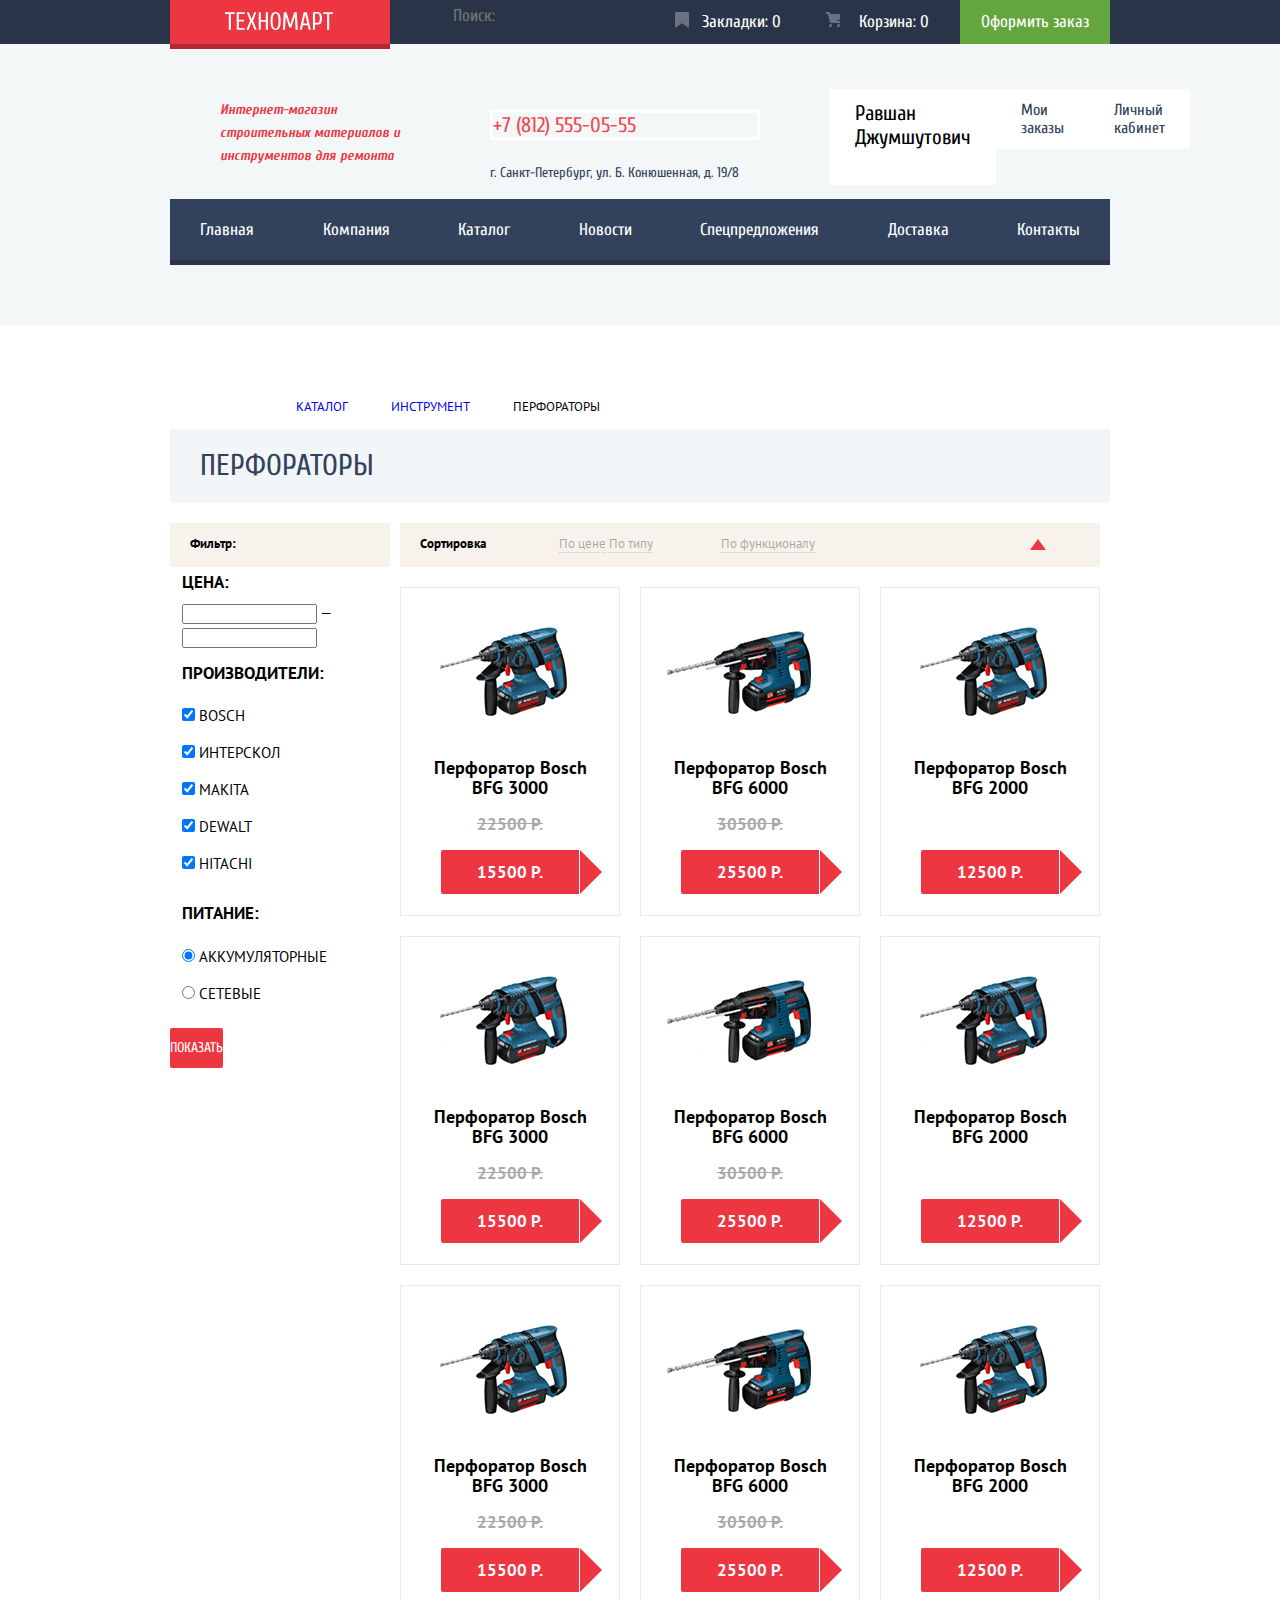
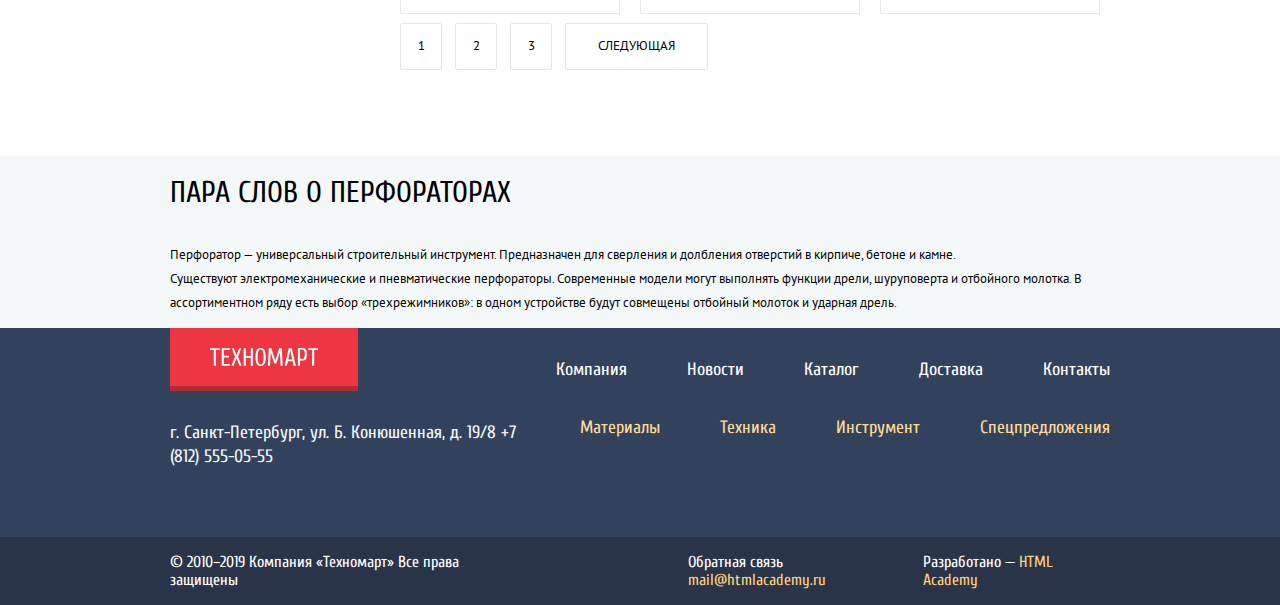
==== catalog.html @ ef5b9d1d "Fix: правки после консультации" ====
<!DOCTYPE html>
<html lang="ru">
  <head>
    <meta charset="utf-8">
    <title>HTML Academy: Техномарт</title>
    <link href="https://fonts.googleapis.com/css?family=Cuprum:400,400i,700|PT+Sans:400,700&display=swap&subset=cyrillic" rel="stylesheet">
    <link rel="stylesheet" type="text/css" href="css/normalize.css">
    <link rel="stylesheet" type="text/css" href="css/style.css">
  </head>
  <body>
    <header class="header">
      <section class="header-top-block">
        <div class="container">
          <div class="header-logo">
            <a class="header-logo__link">
              <img src="img/logo.svg" alt="Логотип магазина «Техномарт»">
            </a>
          </div>
          <div class="search-form">
            <form class="search-form__form" action="https://echo.htmlacademy.ru" method="get">
              <fieldset class="search-form__fields">
                <!-- <button class="button button--search" aria-label="Найти">Иконка</button> -->
                  <input type="search" name="search" placeholder="Поиск:">
              </fieldset>
            </form>
          </div>
          <div class="wishlist">
            <a class="wishlist__link" href="wishlist.html">Закладки: 0</a>
          </div>
          <div class="cart">
            <a class="cart__link" href="cart.html">Корзина: 0</a>
          </div>
          <div class="checkout">
            <a class="checkout__link" href="checkout.html">Оформить заказ</a>
          </div>
        </div>
      </section>
      <div class="container">
        <h1 class="main-title">Интернет-магазин строительных материалов и инструментов для ремонта</h1>
        <section class="header-contacts">
            <h2 class="visually-hidden">Контакты компании «Техномарт»</h2>
            <div class="telephone">
              <!-- Тут должна быть иконка телефонной трубки, будет реализовано через background-image для псевдоэлемента -->
              <p class="telephone__text">+7 (812) 555-05-55</p>
            </div>
            <div class="address">
              <p class="address__text">г. Санкт-Петербург, ул. Б. Конюшенная, д. 19/8</p>
            </div>
          </section>
        <section class="user-navigation">
          <ul class="user-navigation__list">
                <li class="user-navigation__item">
                  <a class="user-navigation__link user-navigation__link--inside-the-profile" href="profile.html">Равшан Джумшутович
                    </a>
                  <a class="user-navigation__link" href="#"></a>
                </li>
                <li class="user-navigation__item user-navigation__item--inside-the-profile">
                  <a class="user-navigation__link user-navigation__link--inside-the-profile" href="orders.html">Мои заказы
                    </a></li>
                <li class="user-navigation__item user-navigation__item--inside-the-profile">
                  <a class="user-navigation__link user-navigation__link--inside-the-profile" href="profile.html">Личный кабинет
                    </a></li>
            </ul>
        </section>
      </div>
      <div class="container">
        <nav class="header-site-navigation">
          <ul class="header-site-navigation__list">
            <li class="header-site-navigation__item">
              <a class="header-site-navigation__link" href="index.html">Главная
                </a></li>
            <li class="header-site-navigation__item">
              <a class="header-site-navigation__link" href="about.html">Компания
                </a></li>
            <li class="header-site-navigation__item">
              <a class="header-site-navigation__link" href="catalog.html">Каталог
                </a></li>
            <li class="header-site-navigation__item">
              <a class="header-site-navigation__link" href="news.html">Новости
                </a></li>
            <li class="header-site-navigation__item">
              <a class="header-site-navigation__link" href="special.html">Спецпредложения
                </a></li>
            <li class="header-site-navigation__item">
              <a class="header-site-navigation__link" href="shipping.html">Доставка
                </a></li>
            <li class="header-site-navigation__item">
              <a class="header-site-navigation__link" href="contacts.html">Контакты
                </a></li>
          </ul>
        </nav>
      </div>
    </header>
    <main class="main-container">
      <div class="container container--part">
      <section class="breadcrumbs">
        <ul class="breadcrumbs__list">
          <li class="breadcrumbs__item">
            <a class="breadcrumbs__link" href="index.html"><!-- Тут будет иконка домика --></a>
          </li>
          <li class="breadcrumbs__item">
            <a class="breadcrumbs__link" href="catalog.html">Каталог</a>
          </li>
          <li class="breadcrumbs__item">
            <a class="breadcrumbs__link" href="equipment.html">Инструмент</a>
          </li>
          <li class="breadcrumbs__item">
            <a class="breadcrumbs__link">Перфораторы</a>
          </li>
        </ul>
      </section>
      <section class="popular popular--product-group-name">
        <h2 class="popular__title">Перфораторы</h2>
      </section>
        <div class="container container--catalog">
          <section class="filters">
            <h2 class="filters__title">Фильтр:</h2>
            <form class="filters__form" action="https://echo.htmlacademy.ru" method="get">
              <fieldset class="filters__price">
                <legend class="filters__price-legend">Цена:</legend>
                <input type="text">
                <label> — </label>
                <input type="text">
              </fieldset>
              <fieldset class="filters__manufacturer">
                <legend class="filters__manufacturer-legend">Производители:</legend>
                <p>
                  <label>
                    <input type="checkbox" name="bosch" checked> Bosch
                  </label>
                </p>
                <p>
                  <label>
                    <input type="checkbox" name="interskol" checked> Интерскол
                  </label>
                </p>
                <p>
                  <label>
                    <input type="checkbox" name="makita" checked> Makita
                  </label>
                </p>
                <p>
                  <label>
                    <input type="checkbox" name="dewalt" checked> Dewalt
                  </label>
                </p>
                <p>
                  <label>
                    <input type="checkbox" name="hitachi" checked> Hitachi
                  </label>
                </p>
              </fieldset>
              <fieldset class="filters__power">
                <legend class="filters__power-legend">Питание:</legend>
                <p>
                  <label>
                    <input type="radio" name="power" value="battery" checked> Аккумуляторные
                  </label>
                </p>
                <p>
                  <label>
                    <input type="radio" name="power" value="mains-power"> Сетевые
                  </label>
                </p>
              </fieldset>
              <button class="button" type="submit">Показать</button>
            </form>
          </section>
            <div class="container container--products">
              <section class="sort">
                <h2 class="sort__title">Сортировка</h2>
                <a class="sort__link" href="#">По цене</a>
                <a class="sort__link" href="#">По типу</a>
                <a class="sort__link" href="#">По функционалу</a>
              </section>
              <section class="products">
                <h2 class="visually-hidden">Каталог товаров</h2>
                <ul class="products__list">
                  <li class="products__item">
                      <img src="img/perforator-bfg-3000.png" alt="Перфоратор Bosch BFG 3000">
                      <h4 class="products__name">Перфоратор Bosch</h4>
                      <p class="products__model">BFG 3000</p>
                      <p class="products__price">22500 р.</p>
                      <p class="products__price-promo">15500 р.</p>
                  </li>
                  <li class="products__item">
                      <img src="img/perforator-bfg-6000.png" alt="Перфоратор Bosch BFG 6000">
                      <h4 class="products__name">Перфоратор Bosch</h4>
                      <p class="products__model">BFG 6000</p>
                      <p class="products__price">30500 р.</p>
                      <p class="products__price-promo">25500 р.</p>
                  </li>
                  <li class="products__item products__item--new">
                      <img src="img/perforator-bfg-2000.png" alt="Перфоратор Bosch BFG 2000">
                      <h4 class="products__name">Перфоратор Bosch</h4>
                      <p class="products__model">BFG 2000</p>
                      <p class="products__price"></p>
                      <p class="products__price-promo products__price-promo--empty">12500 р.</p>
                  </li>
                  <li class="products__item">
                      <img src="img/perforator-bfg-3000.png" alt="Перфоратор Bosch BFG 3000">
                      <h4 class="products__name">Перфоратор Bosch</h4>
                      <p class="products__model">BFG 3000</p>
                      <p class="products__price">22500 р.</p>
                      <p class="products__price-promo">15500 р.</p>
                  </li>
                  <li class="products__item products__item--new">
                      <img src="img/perforator-bfg-6000.png" alt="Перфоратор Bosch BFG 6000">
                      <h4 class="products__name">Перфоратор Bosch</h4>
                      <p class="products__model">BFG 6000</p>
                      <p class="products__price">30500 р.</p>
                      <p class="products__price-promo">25500 р.</p>
                  </li>
                  <li class="products__item">
                      <img src="img/perforator-bfg-2000.png" alt="Перфоратор Bosch BFG 2000">
                      <h4 class="products__name">Перфоратор Bosch</h4>
                      <p class="products__model">BFG 2000</p>
                      <p class="products__price"></p>
                      <p class="products__price-promo products__price-promo--empty">12500 р.</p>
                  </li>
                  <li class="products__item products__item--new">
                      <img src="img/perforator-bfg-3000.png" alt="Перфоратор Bosch BFG 3000">
                      <h4 class="products__name">Перфоратор Bosch</h4>
                      <p class="products__model">BFG 3000</p>
                      <p class="products__price">22500 р.</p>
                      <p class="products__price-promo">15500 р.</p>
                  </li>
                  <li class="products__item">
                      <img src="img/perforator-bfg-6000.png" alt="Перфоратор Bosch BFG 6000">
                      <h4 class="products__name">Перфоратор Bosch</h4>
                      <p class="products__model">BFG 6000</p>
                      <p class="products__price">30500 р.</p>
                      <p class="products__price-promo">25500 р.</p>
                  </li>
                  <li class="products__item">
                      <img src="img/perforator-bfg-2000.png" alt="Перфоратор Bosch BFG 2000">
                      <h4 class="products__name">Перфоратор Bosch</h4>
                      <p class="products__model">BFG 2000</p>
                      <p class="products__price"></p>
                      <p class="products__price-promo products__price-promo--empty">12500 р.</p>
                  </li>
                </ul>
              </section>
              <nav class="pagination">
                <a class="pagination__link" href="#">1</a>
                <a class="pagination__link" href="#">2</a>
                <a class="pagination__link" href="#">3</a>
                <a class="pagination__link" href="#">Следующая</a>
              </nav>
            </div>
        </div>
      </div>
      <article class="about-perforators">
          <div class="container container--part">
            <h2 class="about-perforators__title">Пара слов о перфораторах</h2>
            <p class="about-perforators__text">
              Перфоратор — универсальный строительный инструмент. Предназначен для сверления и долбления отверстий в кирпиче, бетоне и камне.<br>
              Существуют электромеханические и пневматические перфораторы. Современные модели могут выполнять функции дрели, шуруповерта и отбойного молотка. В ассортиментном ряду есть выбор «трехрежимников»: в одном устройстве будут совмещены отбойный молоток и ударная дрель.
            </p>
          </div>
      </article>
      <section class="modal modal--added-to-cart">
        <svg><!-- Тут будет зеленая иконка с галкой --></svg>
        <h2>Товар добавлен в корзину!</h2>
        <a class="button" href="checkout.html">Оформить заказ</a>
        <button class="button modal-close" type="button">Продолжить покупки</button>
        <button class="modal-close-x" type="button">Закрыть</button>
      </section>
    </main>
    <footer class="footer">
      <section class="footer-block1">
        <div class="container container--footer">
            <div class="footer-logo">
                <a class="footer-logo__link">
                  <img src="img/logo.svg" alt="Логотип магазина «Техномарт»">
                </a>
              </div> 
            <nav class="footer-site-navigation">
              <ul class="footer-site-navigation__list">
                <li class="footer-site-navigation__item">
                  <a class="footer-site-navigation__link" href="about.html">Компания
                    </a></li>
                <li class="footer-site-navigation__item">
                  <a class="footer-site-navigation__link" href="news.html">Новости
                    </a></li>
                <li class="footer-site-navigation__item">
                  <a class="footer-site-navigation__link" href="catalog.html">Каталог
                    </a></li>
                <li class="footer-site-navigation__item">
                  <a class="footer-site-navigation__link" href="shipping.html">Доставка
                    </a></li>
                <li class="footer-site-navigation__item">
                  <a class="footer-site-navigation__link" href="contacts.html">Контакты
                    </a></li>
              </ul>
            </nav>
          <div class="container container--footer-inner">
            <nav class="footer-site-navigation">
              <ul class="footer-site-navigation__list">
                <li class="footer-site-navigation__item">
                  <a class="footer-site-navigation__link" href="materials.html">Материалы
                    </a></li>
                <li class="footer-site-navigation__item">
                  <a class="footer-site-navigation__link" href="equipment.html">Техника
                    </a></li>
                <li class="footer-site-navigation__item">
                  <a class="footer-site-navigation__link" href="tools.html">Инструмент
                    </a></li>
                <li class="footer-site-navigation__item">
                  <a class="footer-site-navigation__link" href="special.html">Спецпредложения
                    </a></li>
              </ul>
            </nav>
            <p class="footer-block2__contacts">г. Санкт-Петербург, ул. Б. Конюшенная, д. 19/8 +7 (812) 555-05-55
            </p>
          </div>
        </div>
      </section>
      <section class="footer-block2">
        <div class="container">
            <p class="footer-block2__copirights">
                © 2010–2019 Компания «Техномарт»
                Все права защищены
            </p>
            <div class="footer-block2__social-links">
              <a class="footer-block2__button" href="#" aria-label="Компания «Техномарт» во «ВКонтакте»"></a>
              <a class="footer-block2__button" href="#" aria-label="Компания «Техномарт» в «Фейсбук»"></a>
              <a class="footer-block2__button" href="#" aria-label="Компания «Техномарт» в «Инстаграм»"></a>
            </div>
            <p class="footer-block2__mailto">
                Обратная связь
                <a class="footer-block2__link" href="mailto:mail@htmlacademy.ru">mail@htmlacademy.ru</a>
            </p>
            <p class="footer-block2__dev-info">
                Разработано —
                <a class="footer-block2__link" href="https://htmlacademy.ru">HTML Academy</a>
            </p>
          </div>
      </section>
  </footer>
  </body>
</html>
---- css/style.css ----
body {
  margin: 0;
  padding: 0;

  font-family: "Cuprum", "Arial", sans-serif;
  font-size: 13px;
  line-height: 24px;
  font-weight: 400;
  color: #000000;

  background-color: #ffffff;
}

a {
  text-decoration: none;
}

img {
  max-width: 100%;
  height: auto;
}

.header {
  display: flex;
  flex-direction: column;
  background-color: #f3f7f8;
  margin-bottom: 60px;
}

.container {
  display: flex;
  width: 940px;
  padding: 0 10px;
  margin: 0 auto;
}

.container--part {
  flex-direction: column;
}

.container--promo {
  flex-wrap: wrap;
  justify-content: space-between;
  padding: 0;
  margin-bottom: 53px;
}

.container--products {
  flex-direction: column;
  flex-wrap: wrap;
  width: 700px;
}

.container--services,
.container--catalog {
  flex-direction: row;
  padding: 0;
  margin-bottom: 98px;
}

.container--about-map {
  justify-content: space-between;
  margin-bottom: 86px;
}

.container--footer {
  flex-wrap: wrap;
  flex-direction: row;
  justify-content: space-between;
}

.container--footer-inner {
  padding: 0px;
  margin-bottom: 50px;
}

.header-top-block {
  margin-bottom: 45px;
  font-size: 17px;
  line-height: 18px;
  color: #ffffff;

  background-color: #293449;
}

.header-logo__link {
  width: 110px;
  display: block;
  padding-left: 55px;
  padding-right: 55px;
  padding-top: 12px;
  padding-bottom: 10px;
  background-color: #ee3643;
  box-shadow: 0px 5px 0px #b52933;
}

.header-logo__link:hover,
.header-logo__link:focus {
  background-color: #ca2c37;
  box-shadow: 0px 5px 0px #9a212a;
}

.header-logo__link:active {
  background-color: #ba2732;
  box-shadow: 0px 5px 0px #8e1e26;
}

.search-form {
  display: block;
  padding-left: 48px;
  margin-right: auto;
  color: #ffffff;
}

.search-form__form {
  display: block;
  margin: 0px;
  padding: 0px;
}

.search-form input {
  margin: 0px;
  padding: 0px;
  background-color: transparent;
  border: none;
}

.wishlist__link {
  position: relative;
  display: block;
  padding-left: 44px;
  padding-right: 28px;
  padding-top: 13px;
  padding-bottom: 13px;
  color: #ffffff;
}

.cart__link {
  position: relative;
  display: block;
  padding-left: 50px;
  padding-right: 31px;
  padding-top: 13px;
  padding-bottom: 13px;
  color: #ffffff;
}

.wishlist__link:hover,
.cart__link:hover,
.wishlist__link:focus,
.cart__link:focus {
  background-color: #212a3a;
}

.wishlist__link:active,
.cart__link:active {
  background-color: #161d29;
}

.wishlist__link::before {
  content: "";

  position: absolute;
  left: 17px;
  top: 12px;

  width: 14px;
  height: 16px;

  background-image: url("../img/icon-wishlist.svg");
  background-repeat: no-repeat;
  background-position: 0 0;

  opacity: 0.3;
}

.cart__link::before {
  content: "";

  position: absolute;
  left: 17px;
  top: 12px;

  width: 14px;
  height: 16px;

  background-image: url("../img/icon-cart.svg");
  background-repeat: no-repeat;
  background-position: 0 0;
  opacity: 0.3;
}

.wishlist__link:hover::before,
.wishlist__link:focus::before,
.cart__link:hover::before,
.cart__link:focus::before {
  opacity: 1;
}
.wishlist__link:active::before,
.cart__link:active::before {
  opacity: 0.5;
}

.checkout__link {
  display: block;
  padding-left: 21px;
  padding-right: 21px;
  padding-top: 13px;
  padding-bottom: 13px;
  color: #ffffff;
  background-color: #63a63e;
}

.wishlist__link:active,
.cart__link:active,
.checkout__link:active {
  opacity: 0.5;
}

.checkout a:hover {
  background-color: #5fbb2d;
}

.checkout a:active {
  background-color: #518534;
}

.main-title {
  width: 200px;
  margin-left: 50px;
  font-size: 14px;
  line-height: 23px;
  font-style: italic;
  color: #ee3643;
}

.header-contacts {
  width: 270px;
  margin-left: 70px;
}

.user-navigation {
  width: 280px;
  margin-left: 70px;
}

.telephone__text {
  font-size: 21px;
  color: #ee4a56;

  border: 3px solid #ffffff;
}

.address__text {
  font-size: 14px;
  line-height: 24px;
  color: #32425c;
}

.user-navigation__list {
  display: flex;
  margin: 0;
  padding: 0;
  list-style: none;
}

.user-navigation__item a:hover,
.user-navigation__item a:focus {
  color: #ee3643;
}

.user-navigation__item a:active {
  color: #000000;
  opacity: 0.3;
}

.user-navigation__link {
  display: block;
  padding: 12px 25px;
  background-color: #ffffff;
  font-size: 21px;
  color: #000000;
  width:
}

.user-navigation__link--signin {
  padding-left: 48px;
}

.user-navigation__link--signin::before {
  content: "";

  position: absolute;
  left: 14px;
  top: 14px;

  width: 16px;
  height: 17px;

  background-image: url("../img/icon-login.svg");
  background-repeat: no-repeat;
  background-position: 0 0;
  opacity: 0.3;
}

.user-navigation__link--inside-the-profile a:hover,
.user-navigation__link--inside-the-profile a:focus {
  color: #000000;
}

.user-navigation__item--inside-the-profile a {
  font-size: 16px;
  line-height: 18px;
  color: #32425c;
}

.header-site-navigation {
  margin-bottom: 60px;
  background-color: #32425c;
  border-bottom: 5px solid #293449;
}

.header-site-navigation__list {
  display: flex;
  flex-wrap: wrap;
  justify-content: space-between;
  margin: 0;
  padding: 0;
  list-style: none;
  width: 940px;

  /*margin-bottom: 60px;*/
}

.header-site-navigation__link {
  font-size: 17px;
  line-height: 17px;
  color: #ffffff;

  display: block;
  padding: 22px 30px;
}

.header-site-navigation__item a:hover,
.header-site-navigation__item a:focus,
.header-site-navigation__item a:active {
  background-color: #293449;
}

.header-site-navigation__link:active {
  opacity: 0.5;
}

.main-container {
  display: flex;
  flex-direction: column;
}

.wrap-1 {
  display: flex;
  flex-direction: row;
  flex-wrap: wrap;
  margin-bottom: 20px;
  order: -1;
}

.wrap-2 {
  display: flex;
  flex-direction: column;
  flex-wrap: wrap;
  order: 1;
}

.promo__card {
  position: relative;
  width: 300px;
  height: 123px;
}

.promo__card h3 {
  margin-left: 24px;
  margin-top: 24px;
}

.promo__card--materials {
  background-color: #ffbf47;
  margin-right: 20px;
}

.promo__card--materials::after {
  content: "";
  
  position: absolute;
  left: 213px;
  top: 30px;
  
  width: 78px;
  height: 72px;
  
  background-image: url("../img/icon-materials.svg");
  background-repeat: no-repeat;
  background-position: 0 0;
}

.promo__card--equipment {
  background-color: #3bbce3;
  margin-right: 20px;
}

.promo__card--equipment::after {
  content: "";
  
  position: absolute;
  left: 197px;
  top: 33px;
  
  width: 78px;
  height: 72px;
  
  background-image: url("../img/icon-equipment.svg");
  background-repeat: no-repeat;
  background-position: 0 0;
}

.promo__card--tools {
  background-color: #dc91d8;
}

.promo__card--tools::after {
  content: "";
  
  position: absolute;
  left: 190px;
  top: 30px;
  
  width: 78px;
  height: 72px;
  
  background-image: url("../img/icon-tools.svg");
  background-repeat: no-repeat;
  background-position: 0 0;
}

.promo__card--special {
  background-color: #8ed78f;
  margin-left: 20px;
  margin-bottom: 20px;
}

.promo__card--special::after {
  content: "";
  
  position: absolute;
  left: 195px;
  top: 25px;
  
  width: 78px;
  height: 72px;
  
  background-image: url("../img/icon-special.svg");
  background-repeat: no-repeat;
  background-position: 0 0;
}

.promo__card--shipping {
  background-color: #ffc047;
  margin-left: 20px;
}

.promo__card--shipping::after {
  content: "";
  
  position: absolute;
  left: 195px;
  top: 25px;
  
  width: 78px;
  height: 72px;
  
  background-image: url("../img/icon-shipping.svg");
  background-repeat: no-repeat;
  background-position: 0 0;
}


.promo__title {
  margin-bottom: 0px;
  font-size: 24px;
  font-weight: 700;
  line-height: 30px;
  color: #ffffff;
}

.promo__slider {
  display: flex;
  margin: 0px;
  padding: 0px;
}

.promo__slider-list {
  margin: 0px;
  padding: 0px;
  list-style: none;
}

.promo__slider-item {
  margin: 0px;
  padding: 0px;
  width: 620px;
  height: 266px;
  background-image: url("../img/promo-slider-img1.jpg");
  background-repeat: no-repeat;
}

.promo__slider-item:last-child {
  display: none;
}

.promo__slider-title {
  padding: 0px;
  margin-right: 0px;
  margin-top: 25px;
  margin-left: 25px;
  margin-bottom: 4px;
  font-size: 36px;
  font-weight: 700;
  line-height: 36px;
  text-transform: uppercase;
  color: #ffffff;
}

.promo__slider-slogan {
  padding: 0px;
  margin: 0px;
  margin-left: 25px;
  font-size: 18px;
  line-height: 24px;
  color: #ffffff;
}

.popular {
  display: flex;
  padding-left: 30px;
  padding-right: 25px;
  padding-top: 25px;
  padding-bottom: 25px;
  margin-bottom: 20px;
  align-items: center;
  justify-content: space-between;
  background-color: #f9f5f0;
}

.popular__title {
  margin: 0px;
  padding: 0px;
  font-size: 30px;
  font-weight: 400;
  text-transform: uppercase;
  color: #32425c;
}

.popular-manufacturers {
  display: flex;
  flex-wrap: wrap;
  justify-content: space-between;
  margin-bottom: 65px;
}

.popular-manufacturers__link {
  display: flex;
  padding: 0px;
  margin-bottom: 20px;
}

.popular--product-group-name {
  background-color: #f2f6f8;
}

.breadcrumbs {
  font-family: "PT Sans", "Arial", sans-serif;
  font-size: 13px;
  line-height: 18px;
  text-transform: uppercase;
  color: #000000;
}

.breadcrumbs__list {
  display: flex;
  list-style: none;
}

.breadcrumbs__link:first-child {
  margin-left: 0px;
}

.breadcrumbs__link:nth-child(2) {
  margin-left: 41px;
}

.breadcrumbs__link:nth-child(3) {
  margin-left: 39px;
}

.breadcrumbs__link:last-child {
  margin-left: 43px;
}


.search-form__fields,
.filters__price,
.filters__manufacturer,
.filters__power {
  border: none;
}

.filters__price-legend,
.filters__manufacturer-legend,
.filters__power-legend {
  font-family: "PT Sans", "Arial", sans-serif;
  font-size: 17px;
  font-weight: 700;
  line-height: 30px;
  text-transform: uppercase;
  color: #000000;
}

.filters__price label,
.filters__manufacturer label,
.filters__power label {
  font-family: "PT Sans", "Arial", sans-serif;
  font-size: 15px;
  line-height: 20px;
  text-transform: uppercase;
}

.products__list {
  display: flex;
  flex-wrap: wrap;
  justify-content: space-between;
  margin: 0;
  padding: 0;
  list-style: none;
}

.products__item {
  display: flex;
  flex-direction: column;
  margin-bottom: 20px;
  width: 218px;
  border: 1px solid #eaeaea;
}


.products__item h4 {
  margin: 0px auto;
  padding: 0px;
}

.products__name,
.products__model {
  font-family: "PT Sans", "Arial", sans-serif;
  font-size: 18px;
  line-height: 20px;
  font-weight: 700;
  text-align: center;
  color: #000000;
  margin: 0px auto;
  padding: 0px;
}

.products__price {
  font-family: "PT Sans", "Arial", sans-serif;
  font-size: 17px;
  line-height: 18px;
  font-weight: 700;
  text-align: center;
  text-decoration: line-through;
  text-transform: uppercase;
  color: #a9a9a9;
}

.products__price-promo {
  position: relative;
  font-family: "PT Sans", "Arial", sans-serif;
  font-size: 17px;
  line-height: 18px;
  font-weight: 700;
  text-align: center;
  color: #ffffff;
  text-transform: uppercase;
  padding: 13px 36px;
  margin-left: auto;
  margin-right: auto;
  margin-bottom: 21px;
  margin-top: 0px;
  border-top-left-radius: 2px;
  border-bottom-left-radius: 2px;
 
  background-color: #ee3643;
}

.products__price-promo--empty {
  margin-top: 18px;
}

.products__price-promo::after {
  content: "";

  position: absolute;
  left: 138.5px;
  top: 0px;

  border-left: 22px solid #ee3643;
  border-right: 22px solid transparent;
  border-top: 22px solid transparent;
  border-bottom: 22px solid transparent;
}

.filters {
  display: flex;
  flex-direction: column;
  width: 220px;
}

.sort {
  display: block;
  background-color: #f7f3ec;
  margin-bottom: 20px;

}

.filters__title {
  display: block;
  display: inline-block;
  font-family: "PT Sans", "Arial", sans-serif;
  font-size: 13px;
  line-height: 18px;
  color: #000000;
  padding-left: 20px;
  background-color: #f7f3ec;
  padding-top: 12px;
  padding-bottom: 14px;
  margin: 0px;
}

.sort__title {
  display: inline-block;
  position: relative;
  font-family: "PT Sans", "Arial", sans-serif;
  font-size: 13px;
  line-height: 18px;
  color: #000000;
  padding-left: 20px;
  padding-top: 12px;
  padding-bottom: 14px;
  margin: 0px;
}

.sort__title::after {
  content: "";

  position: absolute;
  left: 630px;
  top: 5px;

  border-left: 8px solid transparent;
  border-right: 8px solid transparent;
  border-top: 11px solid transparent;
  border-bottom: 11px solid #ee3643;
}

.sort__link {
  font-family: "PT Sans", "Arial", sans-serif;
  font-size: 13px;
  opacity: 0.3;
  color: #000000;
  border-bottom: 1px dotted #ee3643;
}

.sort__link:hover,
.sort__link:focus {
  opacity: 1;
  color: #000000;
  border-bottom: 1px solid #ee3643;
}

.sort__link:first-child {
  margin-left: 140px;
}

.sort__link:nth-child(2) {
  margin-left: 70px;
}

.sort__link:last-child {
  margin-left: 65px;
}

.services {
  margin-bottom: 82px;
  background-color: #f4f8f9;
}

.about-perforators {
  background-color: #f4f8f9;
}

.services__title,
.about__title,
.contacts-title,
.about-perforators__title {
  font-size: 30px;
  font-weight: 400;
  color: #000000;
  text-transform: uppercase;
}

.services__title {
  margin-top: 65px;
}

.contacts-text {
  margin-right: 120px;
}

.services__list {
  list-style: none;
  margin: 0px;
  padding: 0px;
}

.services__item {
  display: block;
  padding-left: 23px;
  padding-top: 18px;
  width: 217px;
  height: 48px;

  font-size: 21px;
  font-weight: 700;
  line-height: 30px;
  color: #ffffff;

  background-color: #32425c;
  border-top: 1px solid #405069;
  border-bottom: 1px solid #293449;
}

.services__item:hover,
.services__item:focus {
  font-size: 21px;
  font-weight: 700;
  line-height: 30px;
  color: #32425c;

  background-color: #ffffff;
  border-top: 1px solid #ffffff;
  border-bottom: 1px solid #ffffff;
}

.services__definition-description,
.services__text,
.about__text,
.contacts-text,
.about-perforators__text {
  font-family: "PT Sans", "Arial", sans-serif;
  font-size: 13px;
  line-height: 24px;
  color: #000000;
}

.shipping-companies-list {
  position: relative;
  list-style: none;
  font-size: 18px;
  line-height: 20px;
}

.shipping-companies-item {
  margin-bottom: 18px;
}

.shipping-companies-item:first-child::before {
  content: "";

  position: absolute;
  left: 0px;
  top: 8px;

  border-left: 14px solid #ee3643;
  border-right: 14px solid #ee3643;
  border-top: 1px solid #ee3643;
  border-bottom: 1px solid #ee3643;
}

.shipping-companies-item:nth-child(2)::before {
  content: "";

  position: absolute;
  left: 0px;
  top: 47px;

  border-left: 14px solid #ee3643;
  border-right: 14px solid #ee3643;
  border-top: 1px solid #ee3643;
  border-bottom: 1px solid #ee3643;
}

.shipping-companies-item:last-child::before {
  content: "";

  position: absolute;
  left: 0px;
  top: 85px;

  border-left: 14px solid #ee3643;
  border-right: 14px solid #ee3643;
  border-top: 1px solid #ee3643;
  border-bottom: 1px solid #ee3643;
}


.services__text {
  width: 400px;
  margin-bottom: 70px;
}

.services__definition-list {
  margin-left: 80px;
}

.services__definition-card {
  width: 278px;
}

.services__definition-card:nth-child(2),
.services__definition-card:last-child {
  display: none;
}

.services__definition-name {
  position: relative;
  font-size: 36px;
  line-height: 36px;
  margin-bottom: 30px;
  color: #32425c;
  text-transform: uppercase;
}

.services__definition-name:first-child::after {
  content: "";

  position: absolute;
  left: 152px;
  top: 20px;

  width: 468px;
  height: 261px;

  background-image: url("../img/shipping-auto.png");
  background-repeat: no-repeat;
  background-position: 0 0;
}

.services__definition-description {
  margin: 0px;
  padding: 0px;
}

.pagination__link {
  font-family: "PT Sans", "Arial", sans-serif;
  font-size: 13px;
  line-height: 18px;
  text-transform: uppercase;
  color: #000000;
  border: 1px solid #e5e5e5;
  background-color: transparent;
  border-radius: 2px;
  padding-left: 17px;
  padding-right: 16px;
  padding-top: 13px;
  padding-bottom: 15px;
  margin-right: 10px;
}

.pagination__link:last-child {
  padding-left: 32px;
  padding-right: 32px;
}

.button {
  display: inline-block;
  padding: 12px 0px;
  border-radius: 2px;
  font-family: "Cuprum", "Arial", sans-serif;
  font-size: 14px;
  text-transform: uppercase;
  background-color: #ee3643;
  color: #ffffff;
  border: none;
}

.button--search {
}

.button--open-catalog {
  margin-left: 25px;
  margin-top: 125px;
  padding-left: 49px;
  padding-right: 45px;
}

.button--popular {
  padding-left: 70px;
  padding-right: 70px;
}

.button--company-about {
  margin-top: 3px;
  padding-left: 40px;
  padding-right: 40px;
}

.button--write-us {
  margin-top: 40px;
  padding-left: 64px;
  padding-right: 60px;
}

.button:hover,
.button:focus {
  background-color: #ca2c37;
}

.button:active {
  background-color: #ba2732;
}

.button--promo {
  width: 135px;
  margin-left: 25px;
  margin-top: 18px;
  text-align: center;
  padding: 7px 0px;
  background-color: #000000;
  background-color: rgba(0, 0, 0, 0.1);
}

.button--promo:hover,
.button--promo:focus {
  background-color: rgba(0, 0, 0, 0.2);
}

.button--promo:active {
  background-color: rgba(0, 0, 0, 0.3);
}

.footer {
  display: flex;
  flex-direction: column;
}

.footer-block1 {
  background-color: #32425c;
}

.footer-logo {
  margin: 0;
  padding: 0px;
}

.footer-logo__link {
  display: block;
  padding-left: 40px;
  padding-right: 40px;
  padding-top: 20px;
  padding-bottom: 12px;
  background-color: #ee3643;
  box-shadow: 0px 5px 0px #b52933;

}

.footer-site-navigation {
  display: flex;
  flex-wrap: wrap;
}

.footer-site-navigation__list {
  display: flex;
  font-size: 18px;
  line-height: 24px;
  list-style: none;
  margin: 0px;
  margin-top: 30px;
  padding: 0px;
}

.footer-site-navigation__list {
  justify-content: space-between;
}

.footer-site-navigation__link {
  color: #ffffff;
  margin-left: 60px;
}

.container--footer-inner .footer-site-navigation__link {
  color: #ffda96;
}

.footer-site-navigation__link:hover,
.footer-site-navigation__link:focus {
  border-bottom: 1 px solid;
}

.footer-site-navigation__link:active {
  opacity: 0.5;
}

.footer-block2 {
  background-color: #293449;
}

.footer-block2__contacts {
  display: flex;
  flex-wrap: wrap;
  order: -1;
  font-size: 18px;
  line-height: 24px;
  margin-top: 35px;
  color: #f3f7f9;
}

.footer-block2__copirights {
  font-size: 16px;
  line-height: 18px;
  color: #ffffff;
}

.footer-block2__social-links {
  padding-left: 160px;
}

.footer-block2__mailto,
.footer-block2__dev-info {
  font-size: 16px;
  line-height: 18px;
  color: #ffffff;
}

..footer-block2__mailto {
  margin-left: 118px;
  padding: 0px;
}

..footer-block2__dev-info {
  margin-left: 50px;
  padding: 0px;
}

.footer-block2__link {
  font-size: 16px;
  line-height: 18px;
  color: #ffd180;
}

.footer-block2__link:hover,
.footer-block2__link:focus {
  text-decoration-line: underline;
}

.footer-block2__link:active {
  text-decoration-line: none;
  color: #ee3643;
}

.visually-hidden:not(:focus):not(:active) {
  position: absolute;
  height: 1px;
  width: 1px;
  margin: -1px;
  padding:0;
  border:0;

  white-space: nowrap;

  clip-path: inset(100%);
  clip: rect(0 0 0 0);

  overflow: hidden;
}

.modal {
  display: none;
}
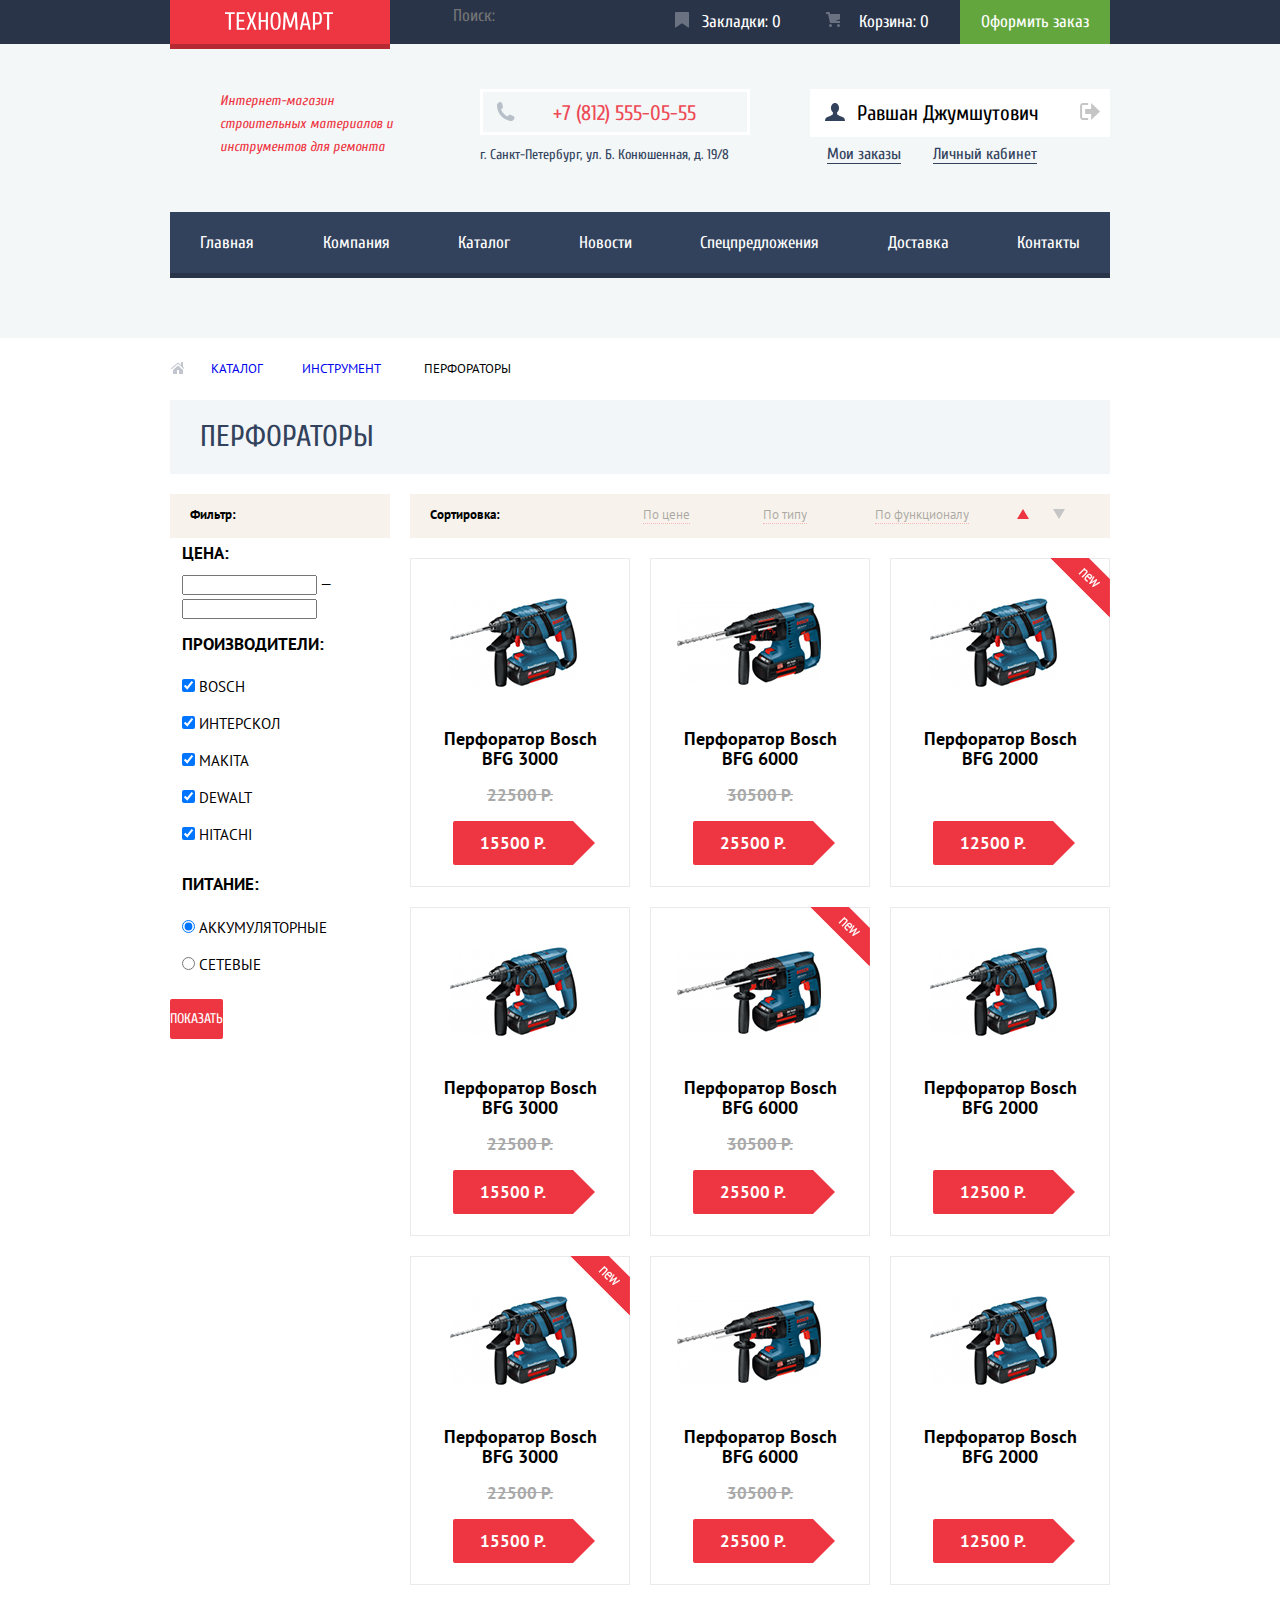
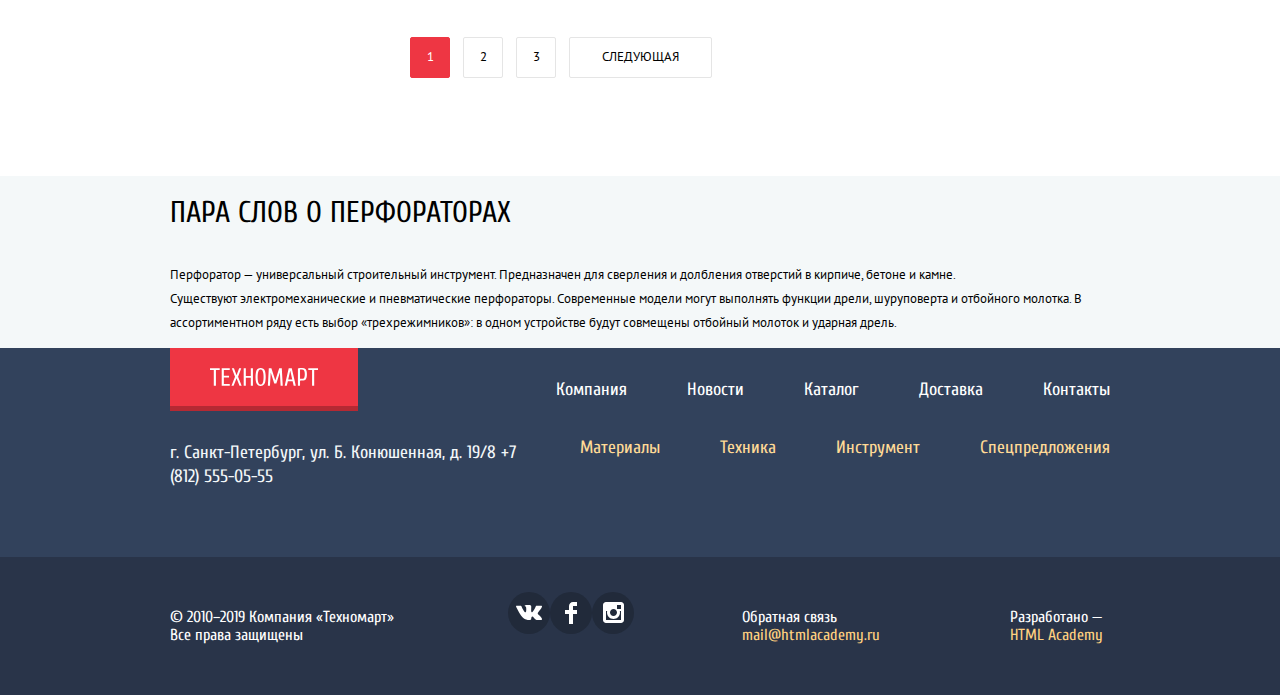
==== commit 1bc887f2: "Fix: правки после замечаний к последнему комиту" ====
--- a/catalog.html
+++ b/catalog.html
@@ -13,7 +13,7 @@
         <div class="container">
           <div class="header-logo">
             <a class="header-logo__link">
-              <img src="img/logo.svg" alt="Логотип магазина «Техномарт»">
+              <img src="img/logo.svg" width="108" height="18" alt="Логотип магазина «Техномарт»">
             </a>
           </div>
           <div class="search-form">
@@ -40,7 +40,6 @@
         <section class="header-contacts">
             <h2 class="visually-hidden">Контакты компании «Техномарт»</h2>
             <div class="telephone">
-              <!-- Тут должна быть иконка телефонной трубки, будет реализовано через background-image для псевдоэлемента -->
               <p class="telephone__text">+7 (812) 555-05-55</p>
             </div>
             <div class="address">
@@ -50,17 +49,28 @@
         <section class="user-navigation">
           <ul class="user-navigation__list">
                 <li class="user-navigation__item">
-                  <a class="user-navigation__link user-navigation__link--inside-the-profile" href="profile.html">Равшан Джумшутович
+                  <a class="user-navigation__link user-navigation__link--user-profile-name" href="profile.html">Равшан Джумшутович
                     </a>
-                  <a class="user-navigation__link" href="#"></a>
+                  <a class="user-navigation__link user-navigation__link--signout" href="#" aria-label="Выйти из учетной записи">
+                      <svg version="1.1" id="Layer_1" xmlns="http://www.w3.org/2000/svg" xmlns:xlink="http://www.w3.org/1999/xlink" x="0px" y="0px"
+                      width="21px" height="17px" viewBox="0 0 21 17" enable-background="new 0 0 21 17" xml:space="preserve">
+                          <g>
+                            <polygon fill="#c5c5c5" points="21,8.5 12.125,0 12.125,6 6.125,6 6.125,11 12.125,11 12.125,17 	"/>
+                            <path fill="#c5c5c5" d="M3.106,13.952V3.048c0.018-0.376,0.171-1.057,1.01-1.057h5.027V0H4.116C1.938,0,1.112,1.81,1.087,3.027
+                              v10.946C1.112,15.189,1.938,17,4.116,17h5.027v-1.99H4.116C3.277,15.01,3.124,14.327,3.106,13.952z"/>
+                          </g>
+                   </svg>                    
+                  </a>
                 </li>
-                <li class="user-navigation__item user-navigation__item--inside-the-profile">
-                  <a class="user-navigation__link user-navigation__link--inside-the-profile" href="orders.html">Мои заказы
+          </ul>
+          <ul class="user-navigation__list">
+                <li class="user-navigation__item">
+                  <a class="user-navigation__link user-navigation__link--user-orders" href="orders.html">Мои заказы
                     </a></li>
-                <li class="user-navigation__item user-navigation__item--inside-the-profile">
-                  <a class="user-navigation__link user-navigation__link--inside-the-profile" href="profile.html">Личный кабинет
+                <li class="user-navigation__item">
+                  <a class="user-navigation__link user-navigation__link--user-profile" href="profile.html">Личный кабинет
                     </a></li>
-            </ul>
+          </ul>
         </section>
       </div>
       <div class="container">
@@ -168,72 +178,82 @@
           </section>
             <div class="container container--products">
               <section class="sort">
-                <h2 class="sort__title">Сортировка</h2>
+                <h2 class="sort__title">Сортировка:</h2>
                 <a class="sort__link" href="#">По цене</a>
                 <a class="sort__link" href="#">По типу</a>
                 <a class="sort__link" href="#">По функционалу</a>
+                <a class="sort__link sort__link--active" href="#" aria-label="Сортировать от меньшего к большему">
+                  <svg width="12px" height="10px">
+                    <polygon points="0,10 6,0 12,10" fill="#c5c5c5" />
+                  </svg>
+                </a>
+                <a class="sort__link" href="#" aria-label="Сортировать от большего к меньшему">
+                  <svg width="12px" height="10px">
+                    <polygon points="0,0 6,10 12,0" fill="#c5c5c5" />
+                  </svg>                  
+                </a>
               </section>
               <section class="products">
                 <h2 class="visually-hidden">Каталог товаров</h2>
                 <ul class="products__list">
                   <li class="products__item">
-                      <img src="img/perforator-bfg-3000.png" alt="Перфоратор Bosch BFG 3000">
+                      <img src="img/perforator-bfg-3000.png" width="218" height="170" alt="Перфоратор Bosch BFG 3000">
                       <h4 class="products__name">Перфоратор Bosch</h4>
                       <p class="products__model">BFG 3000</p>
                       <p class="products__price">22500 р.</p>
                       <p class="products__price-promo">15500 р.</p>
                   </li>
                   <li class="products__item">
-                      <img src="img/perforator-bfg-6000.png" alt="Перфоратор Bosch BFG 6000">
+                      <img src="img/perforator-bfg-6000.png" width="218" height="170" alt="Перфоратор Bosch BFG 6000">
                       <h4 class="products__name">Перфоратор Bosch</h4>
                       <p class="products__model">BFG 6000</p>
                       <p class="products__price">30500 р.</p>
                       <p class="products__price-promo">25500 р.</p>
                   </li>
                   <li class="products__item products__item--new">
-                      <img src="img/perforator-bfg-2000.png" alt="Перфоратор Bosch BFG 2000">
+                      <img src="img/perforator-bfg-2000.png" width="218" height="170" alt="Перфоратор Bosch BFG 2000">
                       <h4 class="products__name">Перфоратор Bosch</h4>
                       <p class="products__model">BFG 2000</p>
                       <p class="products__price"></p>
                       <p class="products__price-promo products__price-promo--empty">12500 р.</p>
                   </li>
                   <li class="products__item">
-                      <img src="img/perforator-bfg-3000.png" alt="Перфоратор Bosch BFG 3000">
+                      <img src="img/perforator-bfg-3000.png" width="218" height="170" alt="Перфоратор Bosch BFG 3000">
                       <h4 class="products__name">Перфоратор Bosch</h4>
                       <p class="products__model">BFG 3000</p>
                       <p class="products__price">22500 р.</p>
                       <p class="products__price-promo">15500 р.</p>
                   </li>
                   <li class="products__item products__item--new">
-                      <img src="img/perforator-bfg-6000.png" alt="Перфоратор Bosch BFG 6000">
+                      <img src="img/perforator-bfg-6000.png" width="218" height="170" alt="Перфоратор Bosch BFG 6000">
                       <h4 class="products__name">Перфоратор Bosch</h4>
                       <p class="products__model">BFG 6000</p>
                       <p class="products__price">30500 р.</p>
                       <p class="products__price-promo">25500 р.</p>
                   </li>
                   <li class="products__item">
-                      <img src="img/perforator-bfg-2000.png" alt="Перфоратор Bosch BFG 2000">
+                      <img src="img/perforator-bfg-2000.png" width="218" height="170" alt="Перфоратор Bosch BFG 2000">
                       <h4 class="products__name">Перфоратор Bosch</h4>
                       <p class="products__model">BFG 2000</p>
                       <p class="products__price"></p>
                       <p class="products__price-promo products__price-promo--empty">12500 р.</p>
                   </li>
                   <li class="products__item products__item--new">
-                      <img src="img/perforator-bfg-3000.png" alt="Перфоратор Bosch BFG 3000">
+                      <img src="img/perforator-bfg-3000.png" width="218" height="170" alt="Перфоратор Bosch BFG 3000">
                       <h4 class="products__name">Перфоратор Bosch</h4>
                       <p class="products__model">BFG 3000</p>
                       <p class="products__price">22500 р.</p>
                       <p class="products__price-promo">15500 р.</p>
                   </li>
                   <li class="products__item">
-                      <img src="img/perforator-bfg-6000.png" alt="Перфоратор Bosch BFG 6000">
+                      <img src="img/perforator-bfg-6000.png" width="218" height="170" alt="Перфоратор Bosch BFG 6000">
                       <h4 class="products__name">Перфоратор Bosch</h4>
                       <p class="products__model">BFG 6000</p>
                       <p class="products__price">30500 р.</p>
                       <p class="products__price-promo">25500 р.</p>
                   </li>
                   <li class="products__item">
-                      <img src="img/perforator-bfg-2000.png" alt="Перфоратор Bosch BFG 2000">
+                      <img src="img/perforator-bfg-2000.png" width="218" height="170" alt="Перфоратор Bosch BFG 2000">
                       <h4 class="products__name">Перфоратор Bosch</h4>
                       <p class="products__model">BFG 2000</p>
                       <p class="products__price"></p>
@@ -242,7 +262,7 @@
                 </ul>
               </section>
               <nav class="pagination">
-                <a class="pagination__link" href="#">1</a>
+                <a class="pagination__link pagination__link--active" href="#">1</a>
                 <a class="pagination__link" href="#">2</a>
                 <a class="pagination__link" href="#">3</a>
                 <a class="pagination__link" href="#">Следующая</a>
@@ -268,75 +288,99 @@
       </section>
     </main>
     <footer class="footer">
-      <section class="footer-block1">
-        <div class="container container--footer">
-            <div class="footer-logo">
-                <a class="footer-logo__link">
-                  <img src="img/logo.svg" alt="Логотип магазина «Техномарт»">
-                </a>
-              </div> 
-            <nav class="footer-site-navigation">
-              <ul class="footer-site-navigation__list">
-                <li class="footer-site-navigation__item">
-                  <a class="footer-site-navigation__link" href="about.html">Компания
-                    </a></li>
-                <li class="footer-site-navigation__item">
-                  <a class="footer-site-navigation__link" href="news.html">Новости
-                    </a></li>
-                <li class="footer-site-navigation__item">
-                  <a class="footer-site-navigation__link" href="catalog.html">Каталог
-                    </a></li>
-                <li class="footer-site-navigation__item">
-                  <a class="footer-site-navigation__link" href="shipping.html">Доставка
-                    </a></li>
-                <li class="footer-site-navigation__item">
-                  <a class="footer-site-navigation__link" href="contacts.html">Контакты
-                    </a></li>
-              </ul>
-            </nav>
-          <div class="container container--footer-inner">
-            <nav class="footer-site-navigation">
-              <ul class="footer-site-navigation__list">
-                <li class="footer-site-navigation__item">
-                  <a class="footer-site-navigation__link" href="materials.html">Материалы
-                    </a></li>
-                <li class="footer-site-navigation__item">
-                  <a class="footer-site-navigation__link" href="equipment.html">Техника
-                    </a></li>
-                <li class="footer-site-navigation__item">
-                  <a class="footer-site-navigation__link" href="tools.html">Инструмент
-                    </a></li>
-                <li class="footer-site-navigation__item">
-                  <a class="footer-site-navigation__link" href="special.html">Спецпредложения
-                    </a></li>
-              </ul>
-            </nav>
-            <p class="footer-block2__contacts">г. Санкт-Петербург, ул. Б. Конюшенная, д. 19/8 +7 (812) 555-05-55
-            </p>
-          </div>
-        </div>
-      </section>
-      <section class="footer-block2">
-        <div class="container">
-            <p class="footer-block2__copirights">
-                © 2010–2019 Компания «Техномарт»
-                Все права защищены
-            </p>
-            <div class="footer-block2__social-links">
-              <a class="footer-block2__button" href="#" aria-label="Компания «Техномарт» во «ВКонтакте»"></a>
-              <a class="footer-block2__button" href="#" aria-label="Компания «Техномарт» в «Фейсбук»"></a>
-              <a class="footer-block2__button" href="#" aria-label="Компания «Техномарт» в «Инстаграм»"></a>
-            </div>
-            <p class="footer-block2__mailto">
-                Обратная связь
-                <a class="footer-block2__link" href="mailto:mail@htmlacademy.ru">mail@htmlacademy.ru</a>
-            </p>
-            <p class="footer-block2__dev-info">
-                Разработано —
-                <a class="footer-block2__link" href="https://htmlacademy.ru">HTML Academy</a>
-            </p>
-          </div>
-      </section>
-  </footer>
+        <section class="footer-block1">
+          <div class="container container--footer">
+              <div class="footer-logo">
+                  <a class="footer-logo__link">
+                    <img src="img/logo.svg" width="108" height="18" alt="Логотип магазина «Техномарт»">
+                  </a>
+                </div> 
+              <nav class="footer-site-navigation">
+                <ul class="footer-site-navigation__list">
+                  <li class="footer-site-navigation__item">
+                    <a class="footer-site-navigation__link" href="about.html">Компания
+                      </a></li>
+                  <li class="footer-site-navigation__item">
+                    <a class="footer-site-navigation__link" href="news.html">Новости
+                      </a></li>
+                  <li class="footer-site-navigation__item">
+                    <a class="footer-site-navigation__link" href="catalog.html">Каталог
+                      </a></li>
+                  <li class="footer-site-navigation__item">
+                    <a class="footer-site-navigation__link" href="shipping.html">Доставка
+                      </a></li>
+                  <li class="footer-site-navigation__item">
+                    <a class="footer-site-navigation__link" href="contacts.html">Контакты
+                      </a></li>
+                </ul>
+              </nav>
+            <div class="container container--footer-inner">
+              <nav class="footer-site-navigation">
+                <ul class="footer-site-navigation__list">
+                  <li class="footer-site-navigation__item">
+                    <a class="footer-site-navigation__link" href="materials.html">Материалы
+                      </a></li>
+                  <li class="footer-site-navigation__item">
+                    <a class="footer-site-navigation__link" href="equipment.html">Техника
+                      </a></li>
+                  <li class="footer-site-navigation__item">
+                    <a class="footer-site-navigation__link" href="tools.html">Инструмент
+                      </a></li>
+                  <li class="footer-site-navigation__item">
+                    <a class="footer-site-navigation__link" href="special.html">Спецпредложения
+                      </a></li>
+                </ul>
+              </nav>
+              <p class="footer-block2__contacts">г. Санкт-Петербург, ул. Б. Конюшенная, д. 19/8 +7 (812) 555-05-55
+              </p>
+            </div>
+          </div>
+        </section>
+        <section class="footer-block2">
+          <div class="container container--footer-inner2">
+              <p class="footer-block2__copirights">
+                  © 2010–2019 Компания «Техномарт»
+                  Все права защищены
+              </p>
+              <div class="footer-block2__social-links">
+                <a class="footer-block2__button" href="#" aria-label="Компания «Техномарт» во «ВКонтакте»">
+                    <svg version="1.1" id="Layer_1" xmlns="http://www.w3.org/2000/svg" xmlns:xlink="http://www.w3.org/1999/xlink" x="0px" y="0px"
+                    width="26px" height="15px" viewBox="0 0 26 15" enable-background="new 0 0 26 15" xml:space="preserve">
+                 <path fill="#FFFFFF" d="M16.138,11.51c0.956-0.309,2.18,2.04,3.483,2.939c0.978,0.681,1.727,0.534,1.727,0.534l3.473-0.05
+                   c0,0,1.815-0.112,0.957-1.554c-0.071-0.12-0.503-1.069-2.585-3.022c-2.177-2.043-1.882-1.712,0.739-5.244
+                   c1.597-2.153,2.236-3.468,2.036-4.028c-0.192-0.539-1.365-0.399-1.365-0.399L20.69,0.713c-0.381,0.001-0.704,0.119-0.851,0.515
+                   c-0.003,0.004-0.621,1.666-1.445,3.079c-1.741,2.989-2.436,3.148-2.724,2.961c-0.661-0.433-0.494-1.737-0.494-2.664
+                   c0-2.897,0.432-4.105-0.846-4.417c-0.427-0.104-0.739-0.172-1.828-0.182c-1.392-0.021-2.574,0-3.244,0.329
+                   c-0.445,0.223-0.786,0.712-0.579,0.74c0.26,0.035,0.843,0.16,1.155,0.586c0.401,0.552,0.389,1.789,0.389,1.789
+                   s0.229,3.411-0.54,3.834c-0.528,0.29-1.25-0.302-2.803-3.016C6.087,2.879,5.488,1.345,5.488,1.345S5.372,1.06,5.162,0.904
+                   C4.912,0.719,4.562,0.66,4.562,0.66L0.848,0.684c0,0-0.558,0.016-0.763,0.262C-0.097,1.164,0.07,1.614,0.07,1.614
+                   s2.909,6.881,6.203,10.347c3.02,3.182,6.452,2.971,6.452,2.971h1.555c0,0,0.469-0.054,0.709-0.312
+                   c0.224-0.24,0.214-0.691,0.214-0.691S15.172,11.82,16.138,11.51z"/>
+                 </svg>
+                </a>
+                <a class="footer-block2__button" href="#" aria-label="Компания «Техномарт» в «Фейсбук»">
+                    <svg version="1.1" id="Layer_2" xmlns="http://www.w3.org/2000/svg" xmlns:xlink="http://www.w3.org/1999/xlink" x="0px" y="0px" width="12px" height="22px" viewBox="0 0 12 22" enable-background="new 0 0 12 22" xml:space="preserve">
+                    <path fill="#FFFFFF" d="M12,4V0H8C5.791,0,4,1.791,4,4v4H0v4h4v10h4V12h4V8H8V4H12z"/>
+                    </svg>                  
+                </a>
+                <a class="footer-block2__button" href="#" aria-label="Компания «Техномарт» в «Инстаграм»">
+                    <svg version="1.1" id="Layer_1" xmlns="http://www.w3.org/2000/svg" xmlns:xlink="http://www.w3.org/1999/xlink" x="0px" y="0px" width="21px" height="21px" viewBox="0 0 21 21" enable-background="new 0 0 21 21" xml:space="preserve">
+                    <path fill="#FFFFFF" d="M18,0H3C1.35,0,0,1.35,0,3v15c0,1.65,1.35,3,3,3h15c1.65,0,3-1.35,3-3V3C21,1.35,19.65,0,18,0z 
+                    M10.5,7 c1.93,0,3.5,1.57,3.5,3.5S12.43,14,10.5,14S7,12.43,7,10.5S8.57,7,10.5,7z 
+                    M18,18H3V9h1.181C4.067,9.482,4,9.983,4,10.5 c0,3.59,2.91,6.5,6.5,6.5s6.5-2.91,6.5-6.5c0-0.517-0.066-1.018-0.181-1.5H18V18z M18,7h-4V3h4V7z"/>
+                    </svg>                  
+                </a>
+              </div>
+              <p class="footer-block2__mailto">
+                  Обратная связь
+                  <a class="footer-block2__link" href="mailto:mail@htmlacademy.ru">mail@htmlacademy.ru</a>
+              </p>
+              <p class="footer-block2__dev-info">
+                  Разработано —
+                  <a class="footer-block2__link" href="https://htmlacademy.ru">HTML Academy</a>
+              </p>
+            </div>
+        </section>
+    </footer>
   </body>
 </html>
--- a/css/style.css
+++ b/css/style.css
@@ -1,6 +1,8 @@
 body {
   margin: 0;
   padding: 0;
+
+  min-width: 940px;
 
   font-family: "Cuprum", "Arial", sans-serif;
   font-size: 13px;
@@ -24,7 +26,7 @@
   display: flex;
   flex-direction: column;
   background-color: #f3f7f8;
-  margin-bottom: 60px;
+  margin-bottom: 22px;
 }
 
 .container {
@@ -49,6 +51,10 @@
   flex-direction: column;
   flex-wrap: wrap;
   width: 700px;
+  margin-right: 0px;
+  margin-left: 20px;
+  padding-right: 0px;
+  padding-left: 0px;
 }
 
 .container--services,
@@ -72,6 +78,11 @@
 .container--footer-inner {
   padding: 0px;
   margin-bottom: 50px;
+}
+
+.container--footer-inner2 {
+  justify-content: space-between;
+  padding: 35px 0px;
 }
 
 .header-top-block {
@@ -228,63 +239,105 @@
 .main-title {
   width: 200px;
   margin-left: 50px;
+  margin-top: 0px;
+  margin-bottom: 0px;
   font-size: 14px;
   line-height: 23px;
+  font-weight: 400;
   font-style: italic;
   color: #ee3643;
 }
 
 .header-contacts {
   width: 270px;
-  margin-left: 70px;
-}
-
-.user-navigation {
-  width: 280px;
-  margin-left: 70px;
+  margin-left: auto;
+}
+
+.telephone {
+  margin-top: 0px;
 }
 
 .telephone__text {
+  position: relative;
+  margin: 0px;
+  margin-bottom: 8px;
+  padding-left: 70px;
+  padding-top: 9px;
+  padding-bottom: 7px;
   font-size: 21px;
   color: #ee4a56;
 
   border: 3px solid #ffffff;
 }
 
+.telephone__text::before {
+  content: "";
+
+  position: absolute;
+  left: 13px;
+  top: 10px;
+
+  width: 20px;
+  height: 20px;
+
+  background-image: url("../img/icon-phone.svg");
+  background-repeat: no-repeat;
+  background-position: 0 0;
+}
+
 .address__text {
+  margin: 0px;
+  margin-bottom: 45px;
   font-size: 14px;
   line-height: 24px;
   color: #32425c;
 }
 
+.user-navigation {
+  margin-left: auto;
+}
+
 .user-navigation__list {
   display: flex;
+  flex-wrap: wrap;
   margin: 0;
   padding: 0;
   list-style: none;
 }
 
+.user-navigation__item {
+  display: flex;
+}
+
 .user-navigation__item a:hover,
 .user-navigation__item a:focus {
   color: #ee3643;
 }
 
 .user-navigation__item a:active {
-  color: #000000;
-  opacity: 0.3;
+  color: rgba(0, 0, 0, 0.3);
 }
 
 .user-navigation__link {
-  display: block;
-  padding: 12px 25px;
+  display: inline-block;
+  vertical-align: middle;
   background-color: #ffffff;
   font-size: 21px;
+  padding-top: 12px;
+  padding-bottom: 12px;
   color: #000000;
-  width:
 }
 
 .user-navigation__link--signin {
+  position: relative;
   padding-left: 48px;
+  padding-right: 27px;
+}
+
+.user-navigation__link--signup {
+  padding-left: 25px;
+  padding-right: 25px;
+  margin-left: 10px;
 }
 
 .user-navigation__link--signin::before {
@@ -292,9 +345,9 @@
 
   position: absolute;
   left: 14px;
-  top: 14px;
-
-  width: 16px;
+  top: 15px;
+
+  width: 20px;
   height: 17px;
 
   background-image: url("../img/icon-login.svg");
@@ -303,15 +356,61 @@
   opacity: 0.3;
 }
 
-.user-navigation__link--inside-the-profile a:hover,
-.user-navigation__link--inside-the-profile a:focus {
+.user-navigation__link--user-profile-name {
+  position: relative;
+  padding-left: 47px;
+  padding-right: 30px;
+}
+
+.user-navigation__link--user-profile-name::before {
+  content: "";
+
+  position: absolute;
+  left: 15px;
+  top: 14px;
+
+  width: 20px;
+  height: 18px;
+
+  background-image: url("../img/icon-user.svg");
+  background-repeat: no-repeat;
+  background-position: 0 0;
+}
+
+.user-navigation__link--user-profile-name:hover,
+.user-navigation__link--user-profile-name:focus {
   color: #000000;
 }
 
-.user-navigation__item--inside-the-profile a {
+.user-navigation__link--signout {
+  padding-left: 10px;
+  padding-right: 10px;
+}
+
+.user-navigation__link--signout polygon:hover,
+.user-navigation__link--signout polygon:focus,
+.user-navigation__link--signout path:hover,
+.user-navigation__link--signout path:focus {
+  fill: #32425c;
+}
+
+.user-navigation__link--user-orders,
+.user-navigation__link--user-profile {
   font-size: 16px;
   line-height: 18px;
+  padding: 0px;
+  margin-top: 8px;
   color: #32425c;
+  border-bottom: 1px solid #32425c;
+  background-color: transparent;
+}
+
+.user-navigation__link--user-orders {
+  margin-left: 17px;
+}
+
+.user-navigation__link--user-profile {
+  margin-left: 32px;  
 }
 
 .header-site-navigation {
@@ -369,6 +468,10 @@
   flex-direction: column;
   flex-wrap: wrap;
   order: 1;
+}
+
+.promo {
+  margin-top: 38px;
 }
 
 .promo__card {
@@ -504,6 +607,8 @@
 }
 
 .promo__slider-item {
+  display: inline-block;
+  vertical-align: top;
   margin: 0px;
   padding: 0px;
   width: 620px;
@@ -572,6 +677,16 @@
   margin-bottom: 20px;
 }
 
+.popular-manufacturers__link:hover,
+.popular-manufacturers__link:focus {
+  box-shadow: 0px 10px 20px rgba(0, 0, 0, 0.3);
+}
+
+.popular-manufacturers__link:active {
+  box-shadow: 0px 5px 9px rgba(0, 0, 0, 0.8);
+  opacity: 0.4;
+}
+
 .popular--product-group-name {
   background-color: #f2f6f8;
 }
@@ -587,24 +702,43 @@
 .breadcrumbs__list {
   display: flex;
   list-style: none;
-}
-
-.breadcrumbs__link:first-child {
-  margin-left: 0px;
-}
-
-.breadcrumbs__link:nth-child(2) {
+  position: relative;
+  padding: 0px;
+  margin-top: 0px;
+  margin-bottom: 22px;
+}
+
+.breadcrumbs__item:first-child {
+  padding: 0px;
+  margin: 0px;
+}
+
+.breadcrumbs__item:first-child::after {
+  content: "";
+
+  position: absolute;
+  left: 0px;
+  top: 2px;
+
+  width: 14px;
+  height: 12px;
+
+  background-image: url("../img/icon-home.svg");
+  background-repeat: no-repeat;
+  background-position: 0 0;
+}
+
+.breadcrumbs__item:nth-child(2) {
   margin-left: 41px;
 }
 
-.breadcrumbs__link:nth-child(3) {
+.breadcrumbs__item:nth-child(3) {
   margin-left: 39px;
 }
 
-.breadcrumbs__link:last-child {
+.breadcrumbs__item:last-child {
   margin-left: 43px;
 }
-
 
 .search-form__fields,
 .filters__price,
@@ -633,21 +767,45 @@
   text-transform: uppercase;
 }
 
+.products {
+  margin-bottom: 32px;
+}
+
 .products__list {
   display: flex;
   flex-wrap: wrap;
   justify-content: space-between;
-  margin: 0;
-  padding: 0;
+  margin: 0px;
+  padding: 0px;
   list-style: none;
 }
 
 .products__item {
+  position: relative;
   display: flex;
   flex-direction: column;
   margin-bottom: 20px;
   width: 218px;
   border: 1px solid #eaeaea;
+}
+
+.products__item:hover,
+.products__item:focus {
+  box-shadow: 0px 15px 30px rgba(0, 0, 0, 0.3);
+}
+
+.products__item--new::after {
+  content: "";
+
+  position: absolute;
+  right: -1px;
+  top: -1px;
+
+  width: 60px;
+  height: 60px;
+  background-image: url("../img/new.png");
+  background-repeat: no-repeat;
+  background-position: 0 0;
 }
 
 
@@ -681,6 +839,8 @@
 
 .products__price-promo {
   position: relative;
+  display: inline-block;
+  vertical-align: middle;
   font-family: "PT Sans", "Arial", sans-serif;
   font-size: 17px;
   line-height: 18px;
@@ -688,9 +848,9 @@
   text-align: center;
   color: #ffffff;
   text-transform: uppercase;
-  padding: 13px 36px;
-  margin-left: auto;
-  margin-right: auto;
+  padding: 13px 0px;
+  margin-left: 42px;
+  margin-right: 56px;
   margin-bottom: 21px;
   margin-top: 0px;
   border-top-left-radius: 2px;
@@ -707,7 +867,7 @@
   content: "";
 
   position: absolute;
-  left: 138.5px;
+  left: 120px;
   top: 0px;
 
   border-left: 22px solid #ee3643;
@@ -716,6 +876,27 @@
   border-bottom: 22px solid transparent;
 }
 
+.products__hidden-block {
+  position: relative;
+  display: none;
+  flex-direction: column;
+  width: 218px;
+  height: 125px;
+  background-color: #ffffff;
+  padding-top: 45px;
+}
+
+/*.products__hidden-block:hover,
+.products__hidden-block:focus {
+  position: relative;
+  display: flex;
+  flex-direction: column;
+  width: 218px;
+  height: 125px;
+  background-color: #ffffff;
+  padding-top: 45px;
+}*/
+
 .filters {
   display: flex;
   flex-direction: column;
@@ -731,7 +912,6 @@
 
 .filters__title {
   display: block;
-  display: inline-block;
   font-family: "PT Sans", "Arial", sans-serif;
   font-size: 13px;
   line-height: 18px;
@@ -745,7 +925,7 @@
 
 .sort__title {
   display: inline-block;
-  position: relative;
+  vertical-align: baseline;
   font-family: "PT Sans", "Arial", sans-serif;
   font-size: 13px;
   line-height: 18px;
@@ -756,19 +936,6 @@
   margin: 0px;
 }
 
-.sort__title::after {
-  content: "";
-
-  position: absolute;
-  left: 630px;
-  top: 5px;
-
-  border-left: 8px solid transparent;
-  border-right: 8px solid transparent;
-  border-top: 11px solid transparent;
-  border-bottom: 11px solid #ee3643;
-}
-
 .sort__link {
   font-family: "PT Sans", "Arial", sans-serif;
   font-size: 13px;
@@ -784,17 +951,40 @@
   border-bottom: 1px solid #ee3643;
 }
 
-.sort__link:first-child {
+.sort__link:nth-child(2) {
   margin-left: 140px;
 }
 
-.sort__link:nth-child(2) {
+.sort__link:nth-child(3) {
   margin-left: 70px;
 }
 
-.sort__link:last-child {
+.sort__link:nth-child(4) {
   margin-left: 65px;
 }
+
+.sort__link:nth-child(5) {
+  margin-left: 45px;
+  border: none;
+  opacity: 1;
+}
+.sort__link:nth-child(6) {
+  margin-left: 21px;
+  border: none;
+  opacity: 1;
+}
+
+.sort__link:nth-child(5) polygon:hover,
+.sort__link:nth-child(5) polygon:focus,
+.sort__link:nth-child(6) polygon:hover,
+.sort__link:nth-child(6) polygon:focus {
+  fill: #231f20;
+}
+
+.sort__link--active polygon {
+  fill: #ee3643;
+}
+
 
 .services {
   margin-bottom: 82px;
@@ -926,7 +1116,23 @@
 }
 
 .services__definition-list {
+  position: relative;
   margin-left: 80px;
+}
+
+.services__definition-list::before {
+  content: "";
+
+  position: absolute;
+  width: 10px;
+  height: 272px;
+
+  left: -90px;
+  top: -45px;
+
+  background-image: url("../img/vertical-shadow.png");
+  background-repeat: no-repeat;
+  background-position: 0 0;
 }
 
 .services__definition-card {
@@ -968,19 +1174,36 @@
 }
 
 .pagination__link {
+  display: inline-block;
+  vertical-align: baseline;
   font-family: "PT Sans", "Arial", sans-serif;
   font-size: 13px;
   line-height: 18px;
   text-transform: uppercase;
   color: #000000;
   border: 1px solid #e5e5e5;
-  background-color: transparent;
+  background-color: #ffffff;
   border-radius: 2px;
-  padding-left: 17px;
-  padding-right: 16px;
-  padding-top: 13px;
-  padding-bottom: 15px;
+  padding-left: 16px;
+  padding-right: 15px;
+  padding-top: 10px;
+  padding-bottom: 11px;
   margin-right: 10px;
+}
+
+.pagination__link--active {
+  background-color: #ee3643;
+  border: 1px solid #ee3643;  
+  color: #ffffff;
+}
+
+.pagination__link:hover,
+.pagination__link:focus {
+  border: 1px solid #bdc6ca;
+}
+
+.pagination__link:active {
+  border: 1px solid #ee3643;
 }
 
 .pagination__link:last-child {
@@ -990,6 +1213,7 @@
 
 .button {
   display: inline-block;
+  vertical-align: middle;
   padding: 12px 0px;
   border-radius: 2px;
   font-family: "Cuprum", "Arial", sans-serif;
@@ -1005,7 +1229,7 @@
 
 .button--open-catalog {
   margin-left: 25px;
-  margin-top: 125px;
+  margin-top: 100px;
   padding-left: 49px;
   padding-right: 45px;
 }
@@ -1055,6 +1279,69 @@
   background-color: rgba(0, 0, 0, 0.3);
 }
 
+.button--buy {
+  width: 135px;
+  text-align: center;
+  margin-right: auto;
+  margin-left: auto;
+  padding-bottom: 9px;
+  margin-bottom: 10px;
+  border-radius: 3px;
+  box-shadow: 0px 3px 0px #367315;
+  background-color: #63a63e;
+}
+
+.button--buy:hover,
+.button--buy:focus {
+  background-color: #5fbb2d;
+}
+
+.button--buy:active {
+  background-color: #518534;
+  box-shadow: none;
+  padding-bottom: 12px;
+  margin-bottom: 7px;
+}
+
+.button--buy::after {
+  content: "";
+
+  position: absolute;
+  left: 17px;
+  top: 12px;
+
+  width: 14px;
+  height: 16px;
+
+  background-image: url("../img/icon-cart.svg");
+  background-repeat: no-repeat;
+  background-position: 0 0;
+  opacity: 0.3;
+}
+
+.button--wishlist {
+  width: 135px;
+  text-align: center;
+  margin-right: auto;
+  margin-left: auto;
+  padding-bottom: 7px;
+  padding-top: 9px;
+  border-radius: 3px;
+  color: #32425c;
+  background-color: #ffffff;
+  border: 3px solid #63a63e;
+}
+
+.button--wishlist:hover,
+.button--wishlist:focus {
+  background-color: #ffffff;
+  border-color: #32425c;
+}
+
+.button--wishlist:active {
+  opacity: 0.3;
+}
+
 .footer {
   display: flex;
   flex-direction: column;
@@ -1132,30 +1419,43 @@
 }
 
 .footer-block2__copirights {
+  width: 230px;
   font-size: 16px;
   line-height: 18px;
   color: #ffffff;
 }
 
 .footer-block2__social-links {
-  padding-left: 160px;
+  display: flex;
+  flex-wrap: wrap;
+  padding: 0px;
+  margin: 0px;
+}
+
+.footer-block2__button {
+  display: flex;
+  align-items: center;
+  justify-content: center;
+  width: 42px;
+  height: 42px;
+  border-radius: 50%;
+  background-color: #212a3a;
 }
 
 .footer-block2__mailto,
 .footer-block2__dev-info {
+  padding: 0px;
   font-size: 16px;
   line-height: 18px;
   color: #ffffff;
 }
 
-..footer-block2__mailto {
-  margin-left: 118px;
-  padding: 0px;
-}
-
-..footer-block2__dev-info {
-  margin-left: 50px;
-  padding: 0px;
+.footer-block2__mailto {
+  width: 160px;
+}
+
+.footer-block2__dev-info {
+  width: 100px;
 }
 
 .footer-block2__link {
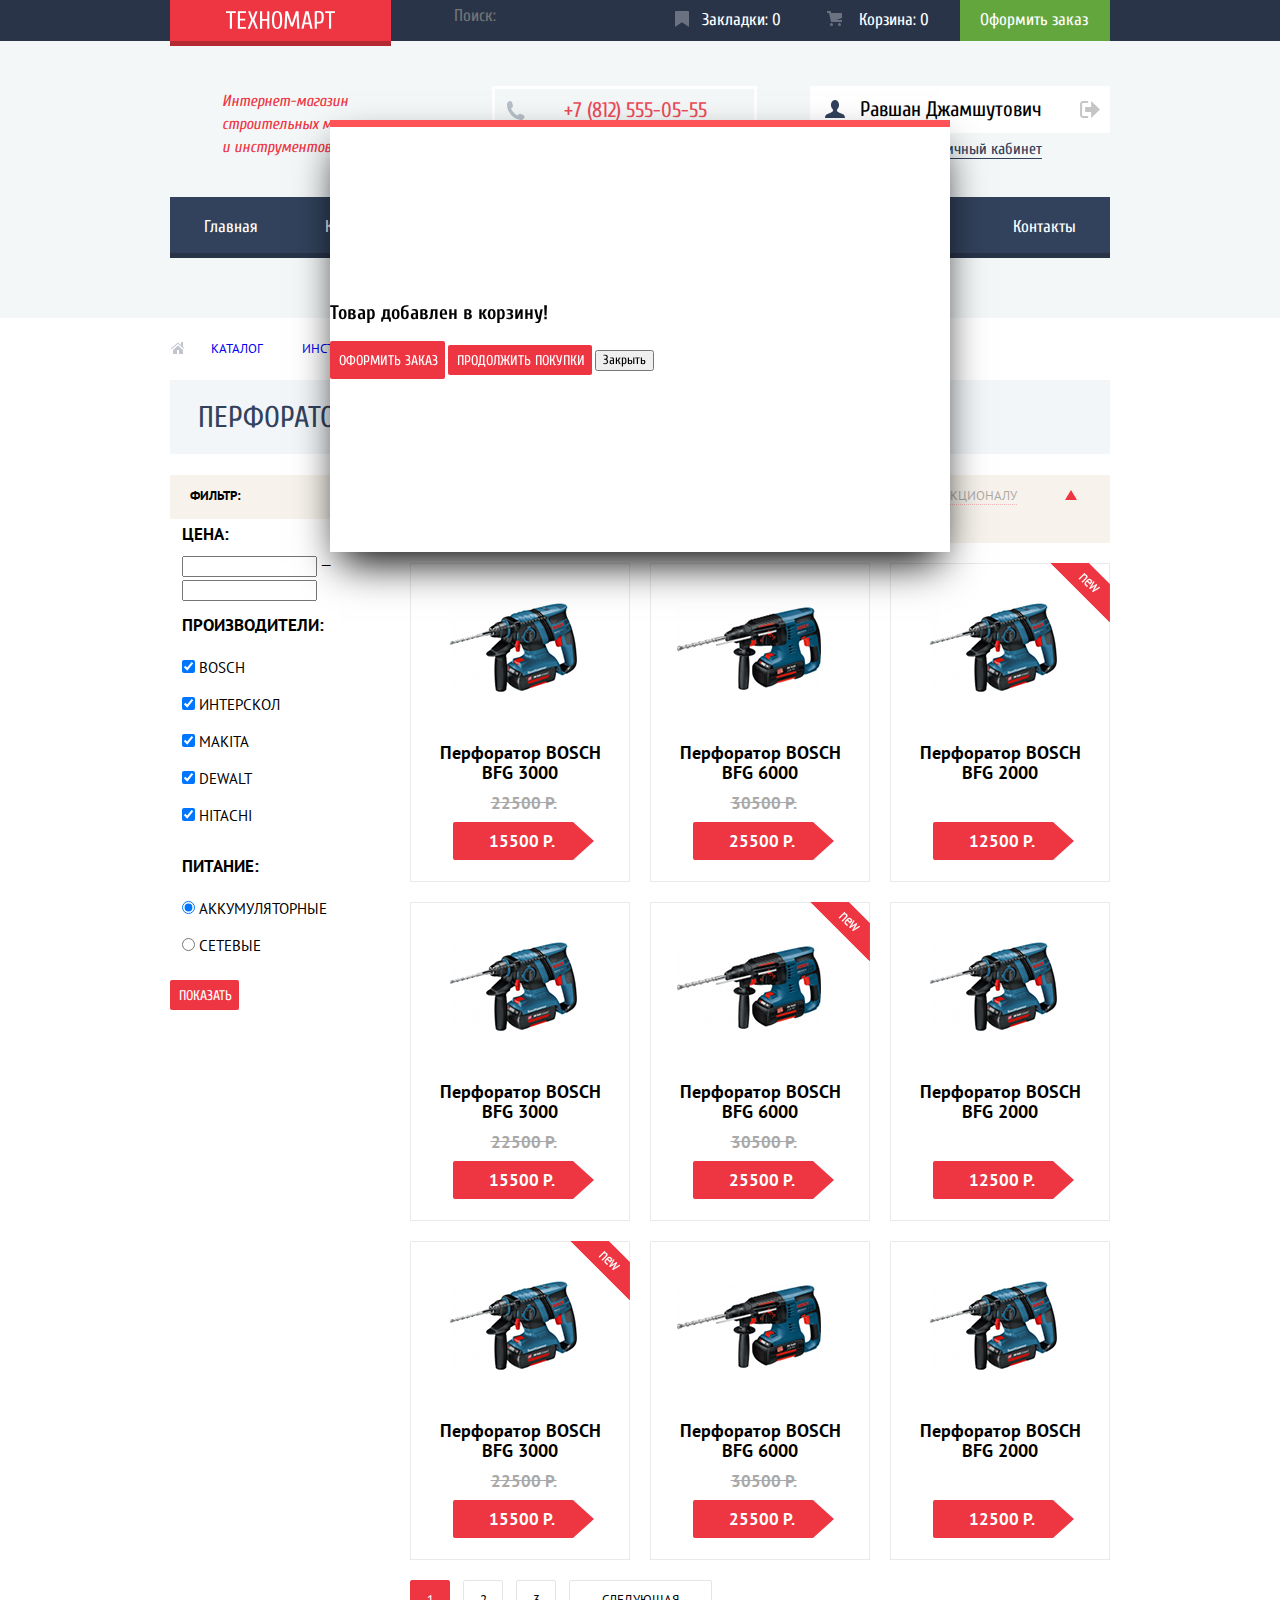
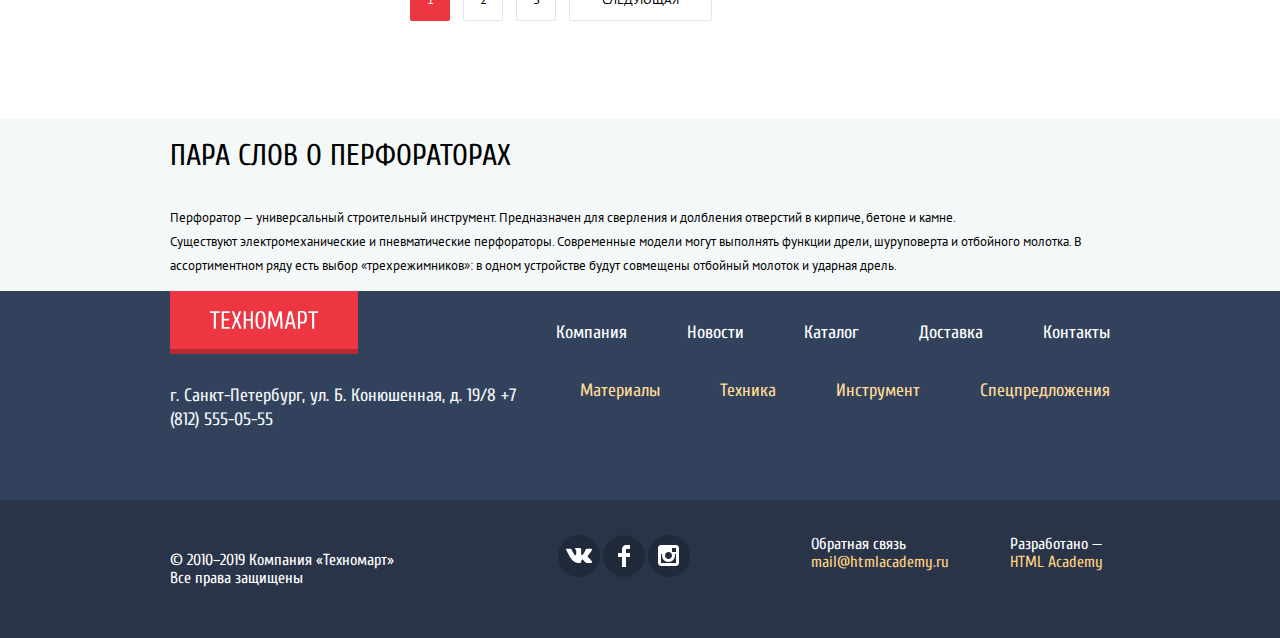
==== commit 98fe6b54: "Fix & Add: внесла часть рекомендованных правок и сверстала модальное окно "Напишите нам"" ====
--- a/catalog.html
+++ b/catalog.html
@@ -12,8 +12,8 @@
       <section class="header-top-block">
         <div class="container">
           <div class="header-logo">
-            <a class="header-logo__link">
-              <img src="img/logo.svg" width="108" height="18" alt="Логотип магазина «Техномарт»">
+            <a class="header-logo__link" href="index.html">
+              <img src="img/logo.svg" width="109" height="18" alt="Логотип магазина «Техномарт»">
             </a>
           </div>
           <div class="search-form">
@@ -36,20 +36,16 @@
         </div>
       </section>
       <div class="container">
-        <h1 class="main-title">Интернет-магазин строительных материалов и инструментов для ремонта</h1>
+        <h1 class="main-title">Интернет-магазин строительных материалов и&nbsp;инструментов для ремонта</h1>
         <section class="header-contacts">
             <h2 class="visually-hidden">Контакты компании «Техномарт»</h2>
-            <div class="telephone">
-              <p class="telephone__text">+7 (812) 555-05-55</p>
-            </div>
-            <div class="address">
-              <p class="address__text">г. Санкт-Петербург, ул. Б. Конюшенная, д. 19/8</p>
-            </div>
+            <p class="telephone">+7 (812) 555-05-55</p>
+            <p class="address">г. Санкт-Петербург, ул. Б. Конюшенная, д. 19/8</p>
           </section>
         <section class="user-navigation">
           <ul class="user-navigation__list">
                 <li class="user-navigation__item">
-                  <a class="user-navigation__link user-navigation__link--user-profile-name" href="profile.html">Равшан Джумшутович
+                  <a class="user-navigation__link user-navigation__link--user-profile-name" href="profile.html">Равшан Джамшутович
                     </a>
                   <a class="user-navigation__link user-navigation__link--signout" href="#" aria-label="Выйти из учетной записи">
                       <svg version="1.1" id="Layer_1" xmlns="http://www.w3.org/2000/svg" xmlns:xlink="http://www.w3.org/1999/xlink" x="0px" y="0px"
@@ -198,63 +194,63 @@
                 <ul class="products__list">
                   <li class="products__item">
                       <img src="img/perforator-bfg-3000.png" width="218" height="170" alt="Перфоратор Bosch BFG 3000">
-                      <h4 class="products__name">Перфоратор Bosch</h4>
+                      <h4 class="products__name">Перфоратор <span>Bosch</span></h4>
                       <p class="products__model">BFG 3000</p>
                       <p class="products__price">22500 р.</p>
                       <p class="products__price-promo">15500 р.</p>
                   </li>
                   <li class="products__item">
                       <img src="img/perforator-bfg-6000.png" width="218" height="170" alt="Перфоратор Bosch BFG 6000">
-                      <h4 class="products__name">Перфоратор Bosch</h4>
+                      <h4 class="products__name">Перфоратор <span>Bosch</span></h4>
                       <p class="products__model">BFG 6000</p>
                       <p class="products__price">30500 р.</p>
                       <p class="products__price-promo">25500 р.</p>
                   </li>
                   <li class="products__item products__item--new">
                       <img src="img/perforator-bfg-2000.png" width="218" height="170" alt="Перфоратор Bosch BFG 2000">
-                      <h4 class="products__name">Перфоратор Bosch</h4>
+                      <h4 class="products__name">Перфоратор <span>Bosch</span></h4>
                       <p class="products__model">BFG 2000</p>
                       <p class="products__price"></p>
                       <p class="products__price-promo products__price-promo--empty">12500 р.</p>
                   </li>
                   <li class="products__item">
                       <img src="img/perforator-bfg-3000.png" width="218" height="170" alt="Перфоратор Bosch BFG 3000">
-                      <h4 class="products__name">Перфоратор Bosch</h4>
+                      <h4 class="products__name">Перфоратор <span>Bosch</span></h4>
                       <p class="products__model">BFG 3000</p>
                       <p class="products__price">22500 р.</p>
                       <p class="products__price-promo">15500 р.</p>
                   </li>
                   <li class="products__item products__item--new">
                       <img src="img/perforator-bfg-6000.png" width="218" height="170" alt="Перфоратор Bosch BFG 6000">
-                      <h4 class="products__name">Перфоратор Bosch</h4>
+                      <h4 class="products__name">Перфоратор <span>Bosch</span></h4>
                       <p class="products__model">BFG 6000</p>
                       <p class="products__price">30500 р.</p>
                       <p class="products__price-promo">25500 р.</p>
                   </li>
                   <li class="products__item">
                       <img src="img/perforator-bfg-2000.png" width="218" height="170" alt="Перфоратор Bosch BFG 2000">
-                      <h4 class="products__name">Перфоратор Bosch</h4>
+                      <h4 class="products__name">Перфоратор <span>Bosch</span></h4>
                       <p class="products__model">BFG 2000</p>
                       <p class="products__price"></p>
                       <p class="products__price-promo products__price-promo--empty">12500 р.</p>
                   </li>
                   <li class="products__item products__item--new">
                       <img src="img/perforator-bfg-3000.png" width="218" height="170" alt="Перфоратор Bosch BFG 3000">
-                      <h4 class="products__name">Перфоратор Bosch</h4>
+                      <h4 class="products__name">Перфоратор <span>Bosch</span></h4>
                       <p class="products__model">BFG 3000</p>
                       <p class="products__price">22500 р.</p>
                       <p class="products__price-promo">15500 р.</p>
                   </li>
                   <li class="products__item">
                       <img src="img/perforator-bfg-6000.png" width="218" height="170" alt="Перфоратор Bosch BFG 6000">
-                      <h4 class="products__name">Перфоратор Bosch</h4>
+                      <h4 class="products__name">Перфоратор <span>Bosch</span></h4>
                       <p class="products__model">BFG 6000</p>
                       <p class="products__price">30500 р.</p>
                       <p class="products__price-promo">25500 р.</p>
                   </li>
                   <li class="products__item">
                       <img src="img/perforator-bfg-2000.png" width="218" height="170" alt="Перфоратор Bosch BFG 2000">
-                      <h4 class="products__name">Перфоратор Bosch</h4>
+                      <h4 class="products__name">Перфоратор <span>Bosch</span></h4>
                       <p class="products__model">BFG 2000</p>
                       <p class="products__price"></p>
                       <p class="products__price-promo products__price-promo--empty">12500 р.</p>
@@ -279,19 +275,12 @@
             </p>
           </div>
       </article>
-      <section class="modal modal--added-to-cart">
-        <svg><!-- Тут будет зеленая иконка с галкой --></svg>
-        <h2>Товар добавлен в корзину!</h2>
-        <a class="button" href="checkout.html">Оформить заказ</a>
-        <button class="button modal-close" type="button">Продолжить покупки</button>
-        <button class="modal-close-x" type="button">Закрыть</button>
-      </section>
     </main>
     <footer class="footer">
         <section class="footer-block1">
           <div class="container container--footer">
               <div class="footer-logo">
-                  <a class="footer-logo__link">
+                  <a class="footer-logo__link" href="index.html">
                     <img src="img/logo.svg" width="108" height="18" alt="Логотип магазина «Техномарт»">
                   </a>
                 </div> 
@@ -377,10 +366,17 @@
               </p>
               <p class="footer-block2__dev-info">
                   Разработано —
-                  <a class="footer-block2__link" href="https://htmlacademy.ru">HTML Academy</a>
+                  <a class="footer-block2__link" href="https://htmlacademy.ru/intensive/htmlcss">HTML Academy</a>
               </p>
             </div>
         </section>
     </footer>
+    <section class="modal modal--added-to-cart">
+      <svg><!-- Тут будет зеленая иконка с галкой --></svg>
+      <h2>Товар добавлен в корзину!</h2>
+      <a class="button" href="checkout.html">Оформить заказ</a>
+      <button class="button" type="button">Продолжить покупки</button>
+      <button class="modal-close" type="button">Закрыть</button>
+    </section>
   </body>
 </html>
--- a/css/style.css
+++ b/css/style.css
@@ -95,12 +95,11 @@
 }
 
 .header-logo__link {
-  width: 110px;
   display: block;
-  padding-left: 55px;
-  padding-right: 55px;
-  padding-top: 12px;
-  padding-bottom: 10px;
+  padding-left: 56px;
+  padding-right: 56px;
+  padding-top: 11px;
+  padding-bottom: 8px;
   background-color: #ee3643;
   box-shadow: 0px 5px 0px #b52933;
 }
@@ -141,8 +140,8 @@
   display: block;
   padding-left: 44px;
   padding-right: 28px;
-  padding-top: 13px;
-  padding-bottom: 13px;
+  padding-top: 11px;
+  padding-bottom: 12px;
   color: #ffffff;
 }
 
@@ -151,8 +150,8 @@
   display: block;
   padding-left: 50px;
   padding-right: 31px;
-  padding-top: 13px;
-  padding-bottom: 13px;
+  padding-top: 11px;
+  padding-bottom: 12px;
   color: #ffffff;
 }
 
@@ -173,7 +172,7 @@
 
   position: absolute;
   left: 17px;
-  top: 12px;
+  top: 11px;
 
   width: 14px;
   height: 16px;
@@ -189,10 +188,10 @@
   content: "";
 
   position: absolute;
-  left: 17px;
-  top: 12px;
-
-  width: 14px;
+  left: 18px;
+  top: 11px;
+
+  width: 16px;
   height: 16px;
 
   background-image: url("../img/icon-cart.svg");
@@ -214,10 +213,10 @@
 
 .checkout__link {
   display: block;
-  padding-left: 21px;
-  padding-right: 21px;
-  padding-top: 13px;
-  padding-bottom: 13px;
+  padding-left: 20px;
+  padding-right: 22px;
+  padding-top: 11px;
+  padding-bottom: 12px;
   color: #ffffff;
   background-color: #63a63e;
 }
@@ -238,10 +237,11 @@
 
 .main-title {
   width: 200px;
-  margin-left: 50px;
+  margin-left: 52px;
   margin-top: 0px;
   margin-bottom: 0px;
-  font-size: 14px;
+  padding-top: 4px;
+  font-size: 16px;
   line-height: 23px;
   font-weight: 400;
   font-style: italic;
@@ -249,33 +249,31 @@
 }
 
 .header-contacts {
-  width: 270px;
-  margin-left: auto;
+  margin: 0px;
+  margin-left: 70px;
 }
 
 .telephone {
-  margin-top: 0px;
-}
-
-.telephone__text {
   position: relative;
-  margin: 0px;
-  margin-bottom: 8px;
-  padding-left: 70px;
+  width: 190px;
+  height: 30px;
+  margin: 0px;
+  margin-bottom: 5px;
+  padding: 0px;
   padding-top: 9px;
-  padding-bottom: 7px;
+  padding-left: 69px;
   font-size: 21px;
   color: #ee4a56;
 
   border: 3px solid #ffffff;
 }
 
-.telephone__text::before {
-  content: "";
-
-  position: absolute;
-  left: 13px;
-  top: 10px;
+.telephone::before {
+  content: "";
+
+  position: absolute;
+  left: 11px;
+  top: 12px;
 
   width: 20px;
   height: 20px;
@@ -285,9 +283,11 @@
   background-position: 0 0;
 }
 
-.address__text {
-  margin: 0px;
-  margin-bottom: 45px;
+.address {
+  margin: 0px;
+  margin-bottom: 37px;
+  padding: 0px;
+  padding-left: 8px;
   font-size: 14px;
   line-height: 24px;
   color: #32425c;
@@ -323,15 +323,15 @@
   vertical-align: middle;
   background-color: #ffffff;
   font-size: 21px;
-  padding-top: 12px;
-  padding-bottom: 12px;
+  padding-top: 11px;
+  padding-bottom: 10px;
   color: #000000;
 }
 
 .user-navigation__link--signin {
   position: relative;
   padding-left: 48px;
-  padding-right: 27px;
+  padding-right: 24px;
 }
 
 .user-navigation__link--signup {
@@ -358,8 +358,8 @@
 
 .user-navigation__link--user-profile-name {
   position: relative;
-  padding-left: 47px;
-  padding-right: 30px;
+  padding-left: 50px;
+  padding-right: 27px;
 }
 
 .user-navigation__link--user-profile-name::before {
@@ -385,12 +385,13 @@
 .user-navigation__link--signout {
   padding-left: 10px;
   padding-right: 10px;
-}
-
-.user-navigation__link--signout polygon:hover,
-.user-navigation__link--signout polygon:focus,
-.user-navigation__link--signout path:hover,
-.user-navigation__link--signout path:focus {
+  padding-top: 13px;
+}
+
+.user-navigation__link--signout:hover polygon,
+.user-navigation__link--signout:focus polygon,
+.user-navigation__link--signout:hover path,
+.user-navigation__link--signout:focus path {
   fill: #32425c;
 }
 
@@ -399,14 +400,14 @@
   font-size: 16px;
   line-height: 18px;
   padding: 0px;
-  margin-top: 8px;
+  margin-top: 7px;
   color: #32425c;
   border-bottom: 1px solid #32425c;
   background-color: transparent;
 }
 
 .user-navigation__link--user-orders {
-  margin-left: 17px;
+  margin-left: 22px;
 }
 
 .user-navigation__link--user-profile {
@@ -422,13 +423,11 @@
 .header-site-navigation__list {
   display: flex;
   flex-wrap: wrap;
-  justify-content: space-between;
+  justify-content: space-around;
   margin: 0;
   padding: 0;
   list-style: none;
   width: 940px;
-
-  /*margin-bottom: 60px;*/
 }
 
 .header-site-navigation__link {
@@ -437,7 +436,10 @@
   color: #ffffff;
 
   display: block;
-  padding: 22px 30px;
+  padding-top: 21px;
+  padding-bottom: 18px;
+  padding-left: 31px;
+  padding-right: 31px;
 }
 
 .header-site-navigation__item a:hover,
@@ -481,8 +483,8 @@
 }
 
 .promo__card h3 {
-  margin-left: 24px;
-  margin-top: 24px;
+  margin-left: 22px;
+  margin-top: 20px;
 }
 
 .promo__card--materials {
@@ -554,7 +556,7 @@
   content: "";
   
   position: absolute;
-  left: 195px;
+  left: 196px;
   top: 25px;
   
   width: 78px;
@@ -574,8 +576,8 @@
   content: "";
   
   position: absolute;
-  left: 195px;
-  top: 25px;
+  left: 191px;
+  top: 32px;
   
   width: 78px;
   height: 72px;
@@ -645,11 +647,11 @@
 
 .popular {
   display: flex;
-  padding-left: 30px;
+  padding-left: 28px;
   padding-right: 25px;
-  padding-top: 25px;
-  padding-bottom: 25px;
-  margin-bottom: 20px;
+  padding-top: 26px;
+  padding-bottom: 24px;
+  margin-bottom: 21px;
   align-items: center;
   justify-content: space-between;
   background-color: #f9f5f0;
@@ -767,10 +769,6 @@
   text-transform: uppercase;
 }
 
-.products {
-  margin-bottom: 32px;
-}
-
 .products__list {
   display: flex;
   flex-wrap: wrap;
@@ -787,6 +785,10 @@
   margin-bottom: 20px;
   width: 218px;
   border: 1px solid #eaeaea;
+}
+
+.products__name span{
+  text-transform: uppercase;
 }
 
 .products__item:hover,
@@ -806,12 +808,6 @@
   background-image: url("../img/new.png");
   background-repeat: no-repeat;
   background-position: 0 0;
-}
-
-
-.products__item h4 {
-  margin: 0px auto;
-  padding: 0px;
 }
 
 .products__name,
@@ -826,6 +822,12 @@
   padding: 0px;
 }
 
+.products__name {
+  margin: 0px auto;
+  padding: 0px;
+  padding-top: 9px;
+}
+
 .products__price {
   font-family: "PT Sans", "Arial", sans-serif;
   font-size: 17px;
@@ -835,6 +837,10 @@
   text-decoration: line-through;
   text-transform: uppercase;
   color: #a9a9a9;
+  margin: 0px;
+  padding: 0px;
+  padding-left: 7px;
+  padding-top: 11px;
 }
 
 .products__price-promo {
@@ -848,11 +854,14 @@
   text-align: center;
   color: #ffffff;
   text-transform: uppercase;
-  padding: 13px 0px;
+  padding-top: 10px;
+  padding-bottom: 10px;
+  padding-left: 17px;
+  padding-right: 0px;
   margin-left: 42px;
   margin-right: 56px;
   margin-bottom: 21px;
-  margin-top: 0px;
+  margin-top: 10px;
   border-top-left-radius: 2px;
   border-bottom-left-radius: 2px;
  
@@ -860,7 +869,7 @@
 }
 
 .products__price-promo--empty {
-  margin-top: 18px;
+  margin-top: 28px;
 }
 
 .products__price-promo::after {
@@ -870,10 +879,10 @@
   left: 120px;
   top: 0px;
 
-  border-left: 22px solid #ee3643;
-  border-right: 22px solid transparent;
-  border-top: 22px solid transparent;
-  border-bottom: 22px solid transparent;
+  border-left: 21px solid #ee3643;
+  border-right: 0px solid transparent;
+  border-top: 19px solid transparent;
+  border-bottom: 19px solid transparent;
 }
 
 .products__hidden-block {
@@ -907,7 +916,7 @@
   display: block;
   background-color: #f7f3ec;
   margin-bottom: 20px;
-
+  text-transform: uppercase;
 }
 
 .filters__title {
@@ -921,6 +930,7 @@
   padding-top: 12px;
   padding-bottom: 14px;
   margin: 0px;
+  text-transform: uppercase;
 }
 
 .sort__title {
@@ -934,6 +944,7 @@
   padding-top: 12px;
   padding-bottom: 14px;
   margin: 0px;
+  text-transform: uppercase;
 }
 
 .sort__link {
@@ -987,12 +998,20 @@
 
 
 .services {
-  margin-bottom: 82px;
+  margin-bottom: 56px;
   background-color: #f4f8f9;
 }
 
 .about-perforators {
   background-color: #f4f8f9;
+}
+
+.about {
+  width: 540px;
+}
+
+.map {
+  width: 300px;
 }
 
 .services__title,
@@ -1006,10 +1025,12 @@
 }
 
 .services__title {
-  margin-top: 65px;
+  margin-top: 69px;
 }
 
 .contacts-text {
+  margin-top: 28px;
+  margin-bottom: 31px;
   margin-right: 120px;
 }
 
@@ -1021,8 +1042,8 @@
 
 .services__item {
   display: block;
-  padding-left: 23px;
-  padding-top: 18px;
+  padding-left: 22px;
+  padding-top: 12px;
   width: 217px;
   height: 48px;
 
@@ -1059,6 +1080,10 @@
   color: #000000;
 }
 
+.services__text {
+  margin-top: 5px;
+}
+
 .shipping-companies-list {
   position: relative;
   list-style: none;
@@ -1117,6 +1142,7 @@
 
 .services__definition-list {
   position: relative;
+  margin: 0px;
   margin-left: 80px;
 }
 
@@ -1148,7 +1174,7 @@
   position: relative;
   font-size: 36px;
   line-height: 36px;
-  margin-bottom: 30px;
+  margin-bottom: 22px;
   color: #32425c;
   text-transform: uppercase;
 }
@@ -1214,7 +1240,10 @@
 .button {
   display: inline-block;
   vertical-align: middle;
-  padding: 12px 0px;
+  padding-top: 8px;
+  padding-bottom: 6px;
+  padding-left: 9px;
+  padding-right: 7px;
   border-radius: 2px;
   font-family: "Cuprum", "Arial", sans-serif;
   font-size: 14px;
@@ -1229,14 +1258,16 @@
 
 .button--open-catalog {
   margin-left: 25px;
-  margin-top: 100px;
+  margin-top: 117px;
   padding-left: 49px;
   padding-right: 45px;
 }
 
 .button--popular {
-  padding-left: 70px;
-  padding-right: 70px;
+  width: 253px;
+  padding-left: 0px;
+  padding-right: 0px;
+  text-align: center;
 }
 
 .button--company-about {
@@ -1246,8 +1277,8 @@
 }
 
 .button--write-us {
-  margin-top: 40px;
-  padding-left: 64px;
+  margin-top: 32px;
+  padding-left: 63px;
   padding-right: 60px;
 }
 
@@ -1262,10 +1293,14 @@
 
 .button--promo {
   width: 135px;
-  margin-left: 25px;
-  margin-top: 18px;
+  margin-left: 24px;
+  margin-top: 13px;
   text-align: center;
-  padding: 7px 0px;
+  padding-top: 8px;
+  padding-bottom: 6px;
+  padding-left: 0px;
+  padding-right: 0px;
+  border-radius: 1px;
   background-color: #000000;
   background-color: rgba(0, 0, 0, 0.1);
 }
@@ -1430,6 +1465,9 @@
   flex-wrap: wrap;
   padding: 0px;
   margin: 0px;
+  margin-left: 119px;
+  width: 132px;
+  justify-content: space-between;
 }
 
 .footer-block2__button {
@@ -1445,6 +1483,7 @@
 .footer-block2__mailto,
 .footer-block2__dev-info {
   padding: 0px;
+  margin: 0px;
   font-size: 16px;
   line-height: 18px;
   color: #ffffff;
@@ -1452,6 +1491,7 @@
 
 .footer-block2__mailto {
   width: 160px;
+  margin-left: 83px;
 }
 
 .footer-block2__dev-info {
@@ -1491,5 +1531,122 @@
 }
 
 .modal {
+  position: fixed;
+  top: 120px;
+  left: 50%;
+
+  width: 620px;
+  height: 425px;
+
+  margin-left: -310px;
+
+  background-color: #ffffff;
+  border-top: 7px solid #ff5357;
+  box-shadow: 0px 20px 40px -10px #000000;
+}
+
+.form-container1 {
+  background-color: #ffffff;
+}
+
+.form-container2 {
+  background-color: #f4f4f4;
+}
+
+.form-wrap1 {
+  width: 460px;
+  margin: 0px auto;
+  padding-top: 45px;
+  display: flex;
+  flex-wrap: wrap;
+  justify-content: space-between;
+}
+
+.form-wrap2 {
+  width: 460px;
+  margin: 0px auto;
+}
+
+.modal__item {
+  width: 220px;
+  margin: 0px;
+  margin-bottom: 19px;
+}
+
+.modal--write-us label {
+  display: block;
+  font-size: 18px;
+  line-height: 18px;
+}
+
+.modal--write-us input,
+.modal--write-us textarea {
+  border: 2px solid #dee3e4;
+  border-radius: 2px;
+  padding-top: 10px;
+  padding-bottom: 10px;
+  padding-left: 18px;
+  margin-top: 10px;
+}
+
+.modal--write-us input {
+  width: 200px;
+}
+
+.form-wrap1 p:nth-child(3) {
+  box-sizing: border-box;
+  width: 100%; 
+  margin-bottom: 37px; 
+}
+
+
+.modal--write-us textarea {
+  width: 438px;
+  padding-bottom: 0px;
+}
+
+.button--send {
+  margin-top: 37px;
+  margin-bottom: 37px;
+  width: 100%;
+}
+
+.modal__close {
+  position: absolute;
+  right: 9px;
+  top: 16px;
+
+  width: 27px;
+  height: 27px;
+
+  font-size: 0px;
+  cursor: pointer;
+  border: 0px;
+  background-color: transparent;
+}
+
+.modal__close::before,
+.modal__close::after {
+  content: "";
+
+  position: absolute;
+  width: 27px;
+  height: 5px;
+
+  left: 0px;
+  top: 11px;
+
+  background-color: #ff5357;
+}
+
+.modal__close::before {
+  transform: rotate(45deg);
+}
+
+.modal__close::after {
+  transform: rotate(-45deg);
+}
+
+.modal--big-map {
   display: none;
-}
+}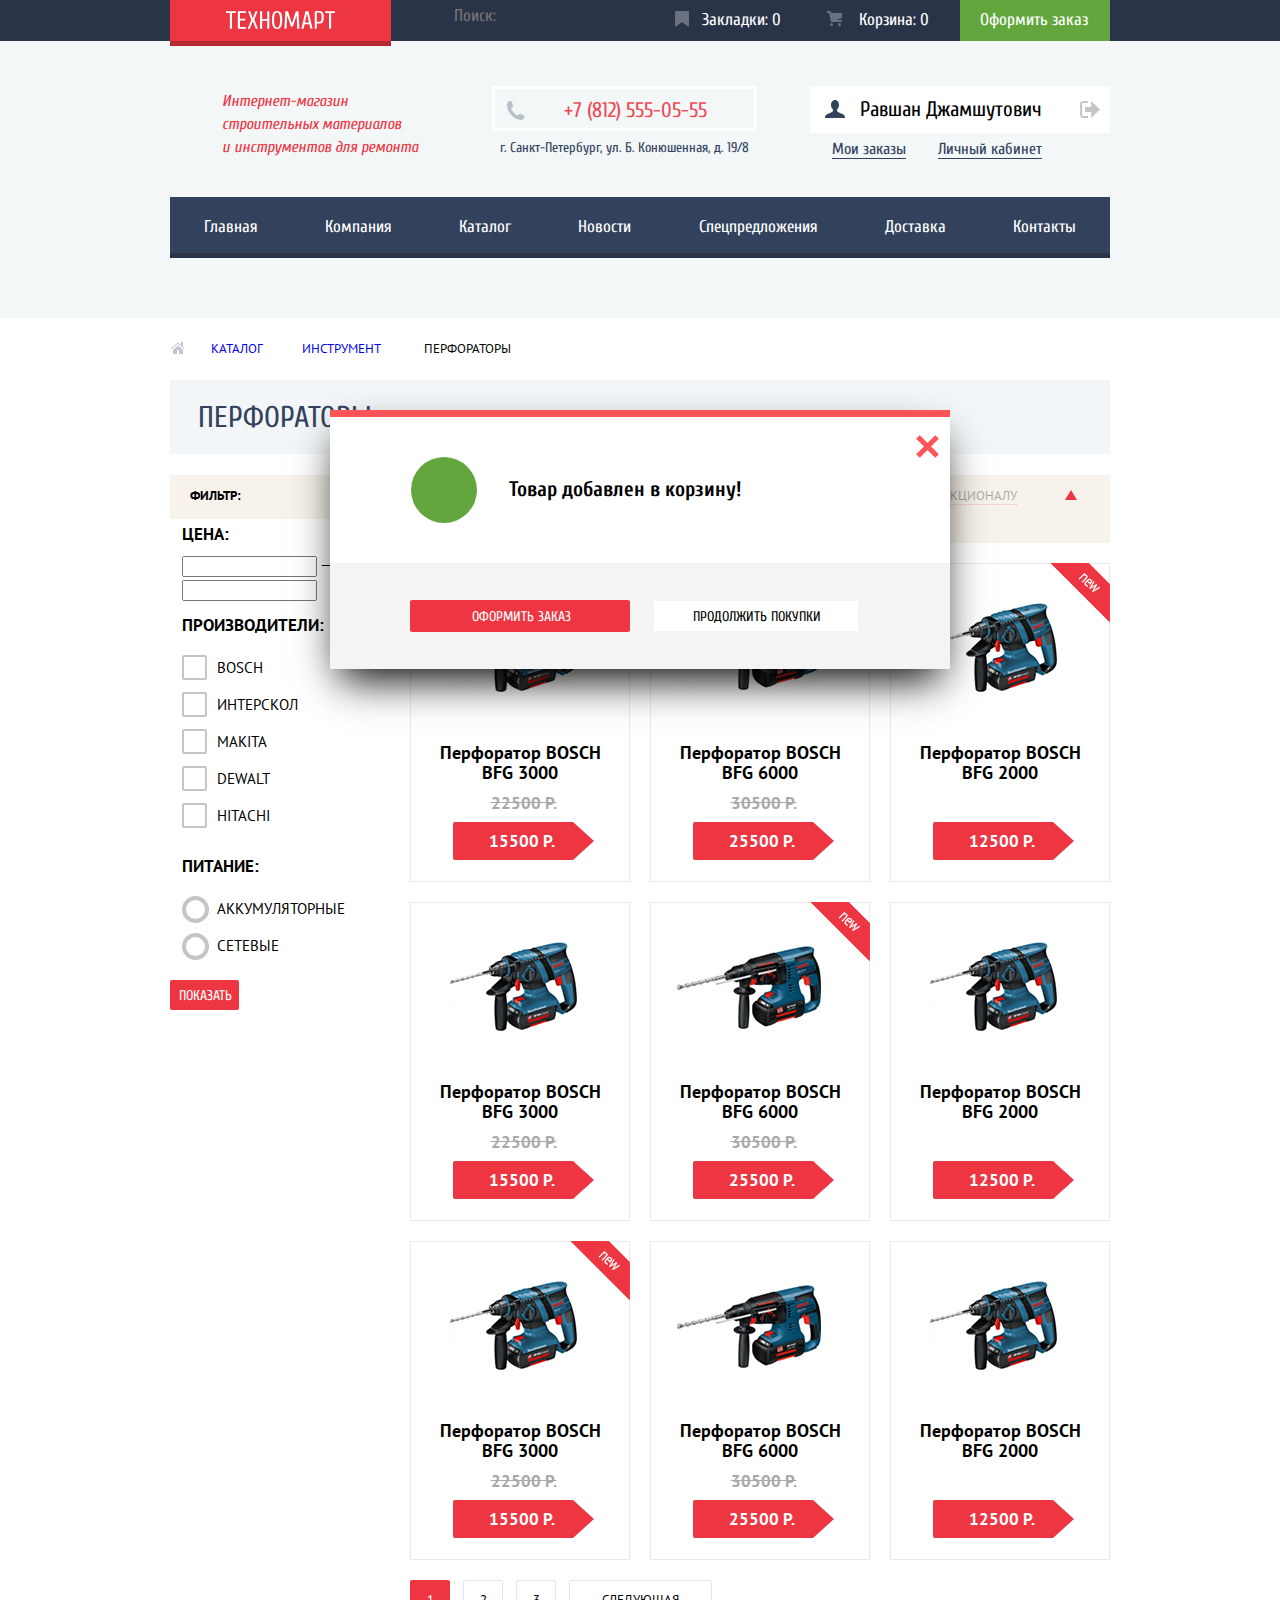
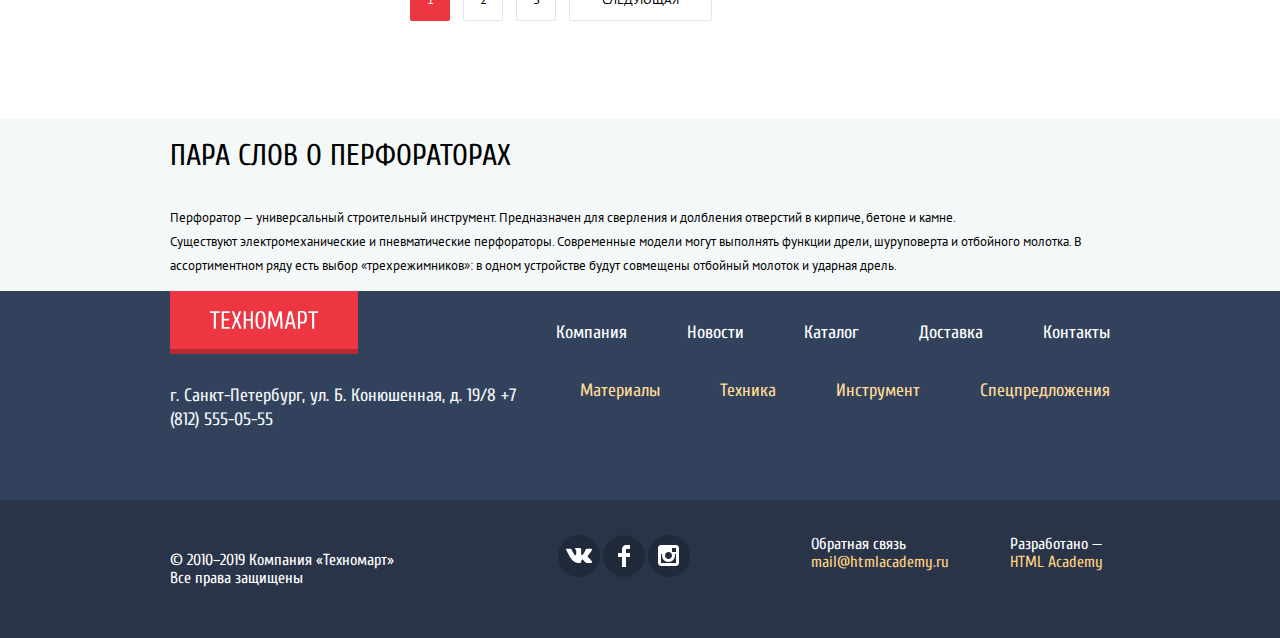
==== commit 31ef58e0: "Сделала модальную карту" ====
--- a/catalog.html
+++ b/catalog.html
@@ -131,41 +131,48 @@
               <fieldset class="filters__manufacturer">
                 <legend class="filters__manufacturer-legend">Производители:</legend>
                 <p>
-                  <label>
-                    <input type="checkbox" name="bosch" checked> Bosch
-                  </label>
-                </p>
-                <p>
-                  <label>
-                    <input type="checkbox" name="interskol" checked> Интерскол
-                  </label>
-                </p>
-                <p>
-                  <label>
-                    <input type="checkbox" name="makita" checked> Makita
-                  </label>
-                </p>
-                <p>
-                  <label>
-                    <input type="checkbox" name="dewalt" checked> Dewalt
-                  </label>
-                </p>
-                <p>
-                  <label>
-                    <input type="checkbox" name="hitachi" checked> Hitachi
+                  <label class="filters__checkbox">
+                    <input type="checkbox" name="bosch" class="visually-hidden"> Bosch
+                    <span class="checkbox-indicator"></span>
+                  </label>
+                </p>
+                <p>
+                  <label class="filters__checkbox">
+                    <input type="checkbox" name="interskol" class="visually-hidden"> Интерскол
+                    <span class="checkbox-indicator"></span>
+                  </label>
+                </p>
+                <p>
+                  <label class="filters__checkbox">
+                    <input type="checkbox" name="makita" class="visually-hidden"> Makita
+                    <span class="checkbox-indicator"></span>
+                  </label>
+                </p>
+                <p>
+                  <label class="filters__checkbox">
+                    <input type="checkbox" name="dewalt" class="visually-hidden"> Dewalt
+                    <span class="checkbox-indicator"></span>
+                  </label>
+                </p>
+                <p>
+                  <label class="filters__checkbox">
+                    <input type="checkbox" name="hitachi" class="visually-hidden"> Hitachi
+                    <span class="checkbox-indicator"></span>
                   </label>
                 </p>
               </fieldset>
               <fieldset class="filters__power">
                 <legend class="filters__power-legend">Питание:</legend>
                 <p>
-                  <label>
-                    <input type="radio" name="power" value="battery" checked> Аккумуляторные
-                  </label>
-                </p>
-                <p>
-                  <label>
-                    <input type="radio" name="power" value="mains-power"> Сетевые
+                  <label class="filters__radio">
+                    <input type="radio" name="power" value="battery" checked class="visually-hidden"> Аккумуляторные
+                    <span class="radio-indicator"></span>
+                  </label>
+                </p>
+                <p>
+                  <label class="filters__radio">
+                    <input type="radio" name="power" value="mains-power" class="visually-hidden"> Сетевые
+                    <span class="radio-indicator"></span>
                   </label>
                 </p>
               </fieldset>
@@ -372,11 +379,14 @@
         </section>
     </footer>
     <section class="modal modal--added-to-cart">
-      <svg><!-- Тут будет зеленая иконка с галкой --></svg>
-      <h2>Товар добавлен в корзину!</h2>
-      <a class="button" href="checkout.html">Оформить заказ</a>
-      <button class="button" type="button">Продолжить покупки</button>
-      <button class="modal-close" type="button">Закрыть</button>
+      <div class="form-container1">    
+          <h2>Товар добавлен в корзину!</h2>
+      </div>
+      <div class="form-container2">
+          <a class="button button--checkout" href="checkout.html">Оформить заказ</a>
+          <button class="button button--continue-shopping" type="button">Продолжить покупки</button>
+          <button class="modal__close" type="button">Закрыть</button>
+      </div>
     </section>
   </body>
 </html>
--- a/css/style.css
+++ b/css/style.css
@@ -767,6 +767,89 @@
   font-size: 15px;
   line-height: 20px;
   text-transform: uppercase;
+}
+
+.filters__checkbox,
+.filters__radio {
+  position: relative;
+  padding-left: 35px;
+}
+
+.filters__checkbox input[type="checkbox"] + .checkbox-indicator {
+  position: absolute;
+  top: -3px;
+  left: 0px;
+
+  width: 21px;
+  height: 21px;
+  border-radius: 2px;
+  border: 2px solid #c5c5c5;
+}
+
+.filters__checkbox input[type="checkbox"]:checked + .checkbox-indicator::before {
+  content: "";
+  position: absolute;
+  top: -2px;
+  left: 15px;
+
+  width: 5px;
+  height: 21px;
+  background-image: url("../img/")
+}
+
+/*.filters__checkbox input[type="checkbox"]:focus + .checkbox-indicator {
+  border-color: #518534;
+  outline: thin dotted;
+  outline: 5px auto -webkit-focus-ring-color;
+}
+
+.filters__checkbox input[type="checkbox"]:checked + .checkbox-indicator::before {
+  content: "";
+  position: absolute;
+  top: -2px;
+  left: 15px;
+
+  width: 5px;
+  height: 21px;
+  border: 1px solid #000000;
+
+  background-color: #c5c5c5;
+  transform: rotate(45deg);
+}
+
+.filters__checkbox input[type="checkbox"]:checked + .checkbox-indicator::after {
+  content: "";
+  position: absolute;
+  top: 7px;
+  left: 7px;
+
+  width: 5px;
+  height: 13px;
+
+  background-color: #c5c5c5;
+  transform: rotate(-45deg);
+}*/
+
+.filters__radio input[type="radio"] +.radio-indicator {
+  position: absolute;
+  top: -3px;
+  left: 0px;
+  
+  width: 19px;
+  height: 19px;
+  border-radius: 50%;
+  border: 4px solid #c5c5c5;  
+}
+
+.filters__radio input[type="radio"]:checked + .radio-indicator::before {
+  position: absolute;
+  top: 0px;
+  left: 0px;
+  
+  width: 9px;
+  height: 9px;
+  border-radius: 50%;
+  background-color: #c5c5c5;  
 }
 
 .products__list {
@@ -1514,7 +1597,9 @@
   color: #ee3643;
 }
 
-.visually-hidden:not(:focus):not(:active) {
+.visually-hidden:not(:focus):not(:active),
+input[type="checkbox"].visually-hidden,
+input[type="radio"].visually-hidden {
   position: absolute;
   height: 1px;
   width: 1px;
@@ -1532,12 +1617,9 @@
 
 .modal {
   position: fixed;
-  top: 120px;
   left: 50%;
 
   width: 620px;
-  height: 425px;
-
   margin-left: -310px;
 
   background-color: #ffffff;
@@ -1545,8 +1627,41 @@
   box-shadow: 0px 20px 40px -10px #000000;
 }
 
+.modal--write-us {
+  display: none;
+  top: 120px;
+}
+
+.modal--added-to-cart {
+  top: 410px; 
+  font-size: 14px;
+  line-height: 18px;
+  font-weight: 400;
+ }
+
 .form-container1 {
+  position: relative;
   background-color: #ffffff;
+}
+
+.form-container1 h2 {
+  margin: 0px;
+  padding-top: 63px;
+  padding-bottom: 65px;
+  padding-left: 179px;
+}
+
+.form-container1 h2::before {
+  content: "";
+
+  position: absolute;
+  left: 81px;
+  top: 40px;
+
+  width: 66px;
+  height: 66px;
+  border-radius: 50%;
+  background-color: #63a63e;
 }
 
 .form-container2 {
@@ -1611,6 +1726,23 @@
   width: 100%;
 }
 
+.button--checkout {
+  margin-top: 37px;
+  margin-bottom: 37px;
+  margin-left: 80px;
+  width: 204px;
+  text-align: center;  
+}
+
+.button--continue-shopping {
+  margin-top: 37px;
+  margin-bottom: 37px;
+  margin-left: 20px;
+  width: 204px;
+  color: #000000;
+  background-color: #ffffff;  
+}
+
 .modal__close {
   position: absolute;
   right: 9px;
@@ -1647,6 +1779,27 @@
   transform: rotate(-45deg);
 }
 
+
+
 .modal--big-map {
   display: none;
+  position: fixed;
+  left: 50%;
+  top: 50%;
+
+  width: 940px;
+  height: 447px;
+
+  margin-left: -470px;
+  margin-top: -223px;
+  padding: 0px;
+
+  border: none;
+  background-color: #edebea;
+}
+
+.modal--big-map iframe {
+  width: 940px;
+  height: 447px;
+  border: none;  
 }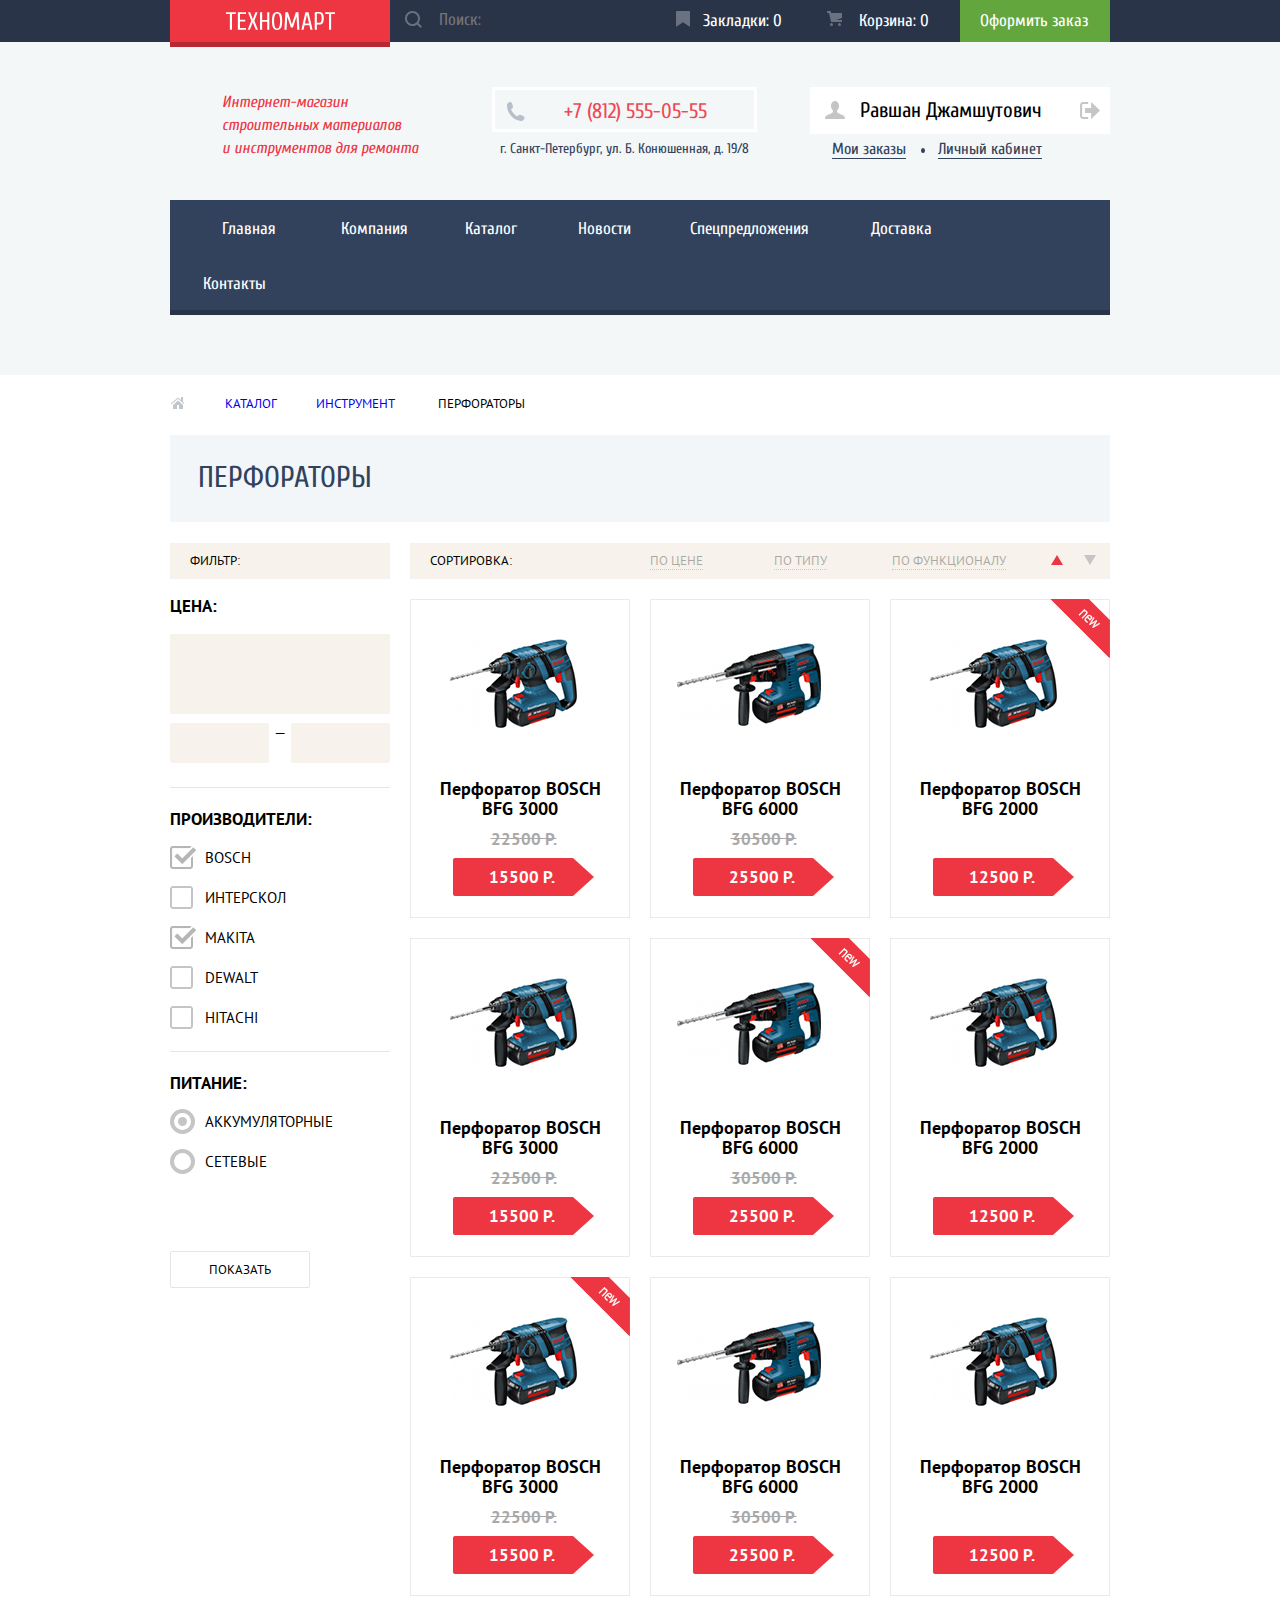
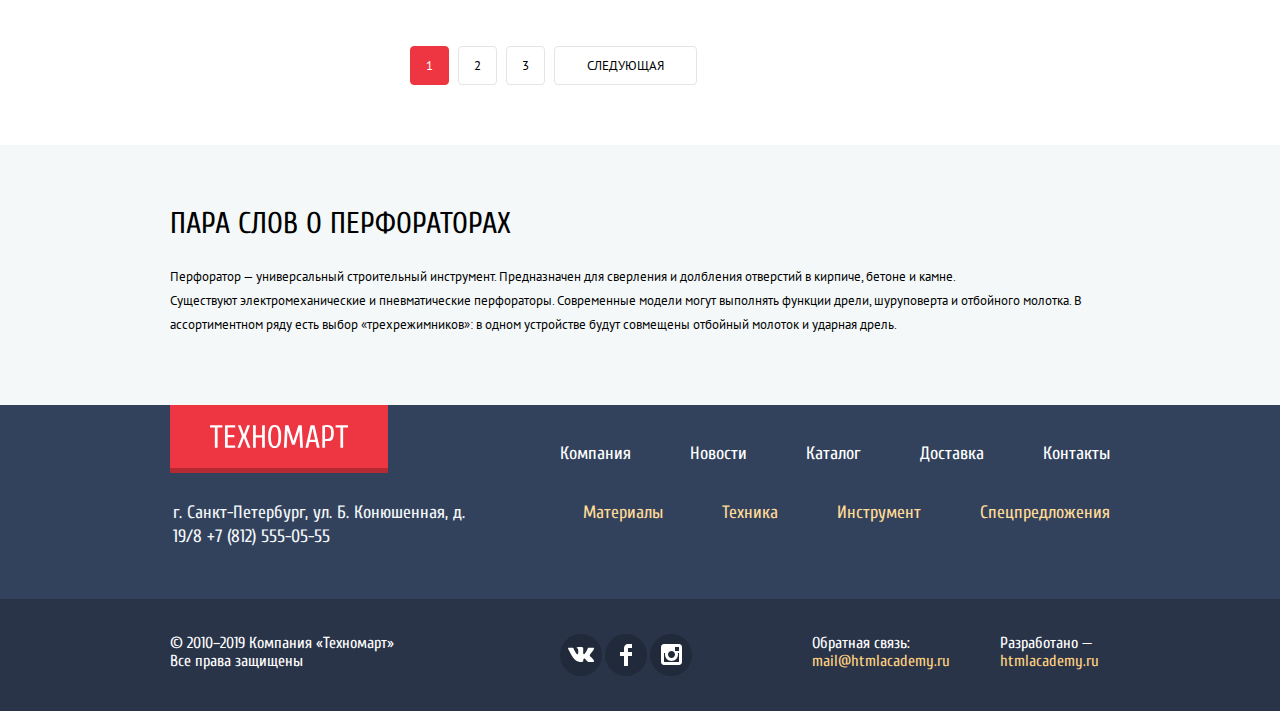
==== commit 62b30fad: "Add & Fix: стилизовала форму, внесла правки из Trello" ====
--- a/catalog.html
+++ b/catalog.html
@@ -17,13 +17,20 @@
             </a>
           </div>
           <div class="search-form">
-            <form class="search-form__form" action="https://echo.htmlacademy.ru" method="get">
-              <fieldset class="search-form__fields">
-                <!-- <button class="button button--search" aria-label="Найти">Иконка</button> -->
+              <form class="search-form__form" action="https://echo.htmlacademy.ru" method="get">
+                  <button class="button button--search" aria-label="Найти">
+                    <svg version="1.1" xmlns="http://www.w3.org/2000/svg" xmlns:xlink="http://www.w3.org/1999/xlink" x="0px" y="0px" width="17px" 
+                        height="17px" viewBox="0 0 17 17" enable-background="new 0 0 17 17" xml:space="preserve">
+                        <g id="Layer_1"></g>
+                        <g id="Layer_2">
+                          <path fill="#ffffff" d="M17,15.586l-3.542-3.542C14.421,10.782,15,9.21,15,7.5C15,3.358,11.643,0,7.5,0C3.358,0,0,3.358,0,7.5
+                          C0,11.643,3.358,15,7.5,15c1.71,0,3.282-0.579,4.544-1.542L15.586,17L17,15.586z M2,7.5C2,4.467,4.467,2,7.5,2
+                          C10.532,2,13,4.467,13,7.5c0,3.032-2.468,5.5-5.5,5.5C4.467,13,2,10.532,2,7.5z"/></g>
+                    </svg>
+                  </button>
                   <input type="search" name="search" placeholder="Поиск:">
-              </fieldset>
-            </form>
-          </div>
+              </form>
+            </div>
           <div class="wishlist">
             <a class="wishlist__link" href="wishlist.html">Закладки: 0</a>
           </div>
@@ -55,7 +62,7 @@
                             <path fill="#c5c5c5" d="M3.106,13.952V3.048c0.018-0.376,0.171-1.057,1.01-1.057h5.027V0H4.116C1.938,0,1.112,1.81,1.087,3.027
                               v10.946C1.112,15.189,1.938,17,4.116,17h5.027v-1.99H4.116C3.277,15.01,3.124,14.327,3.106,13.952z"/>
                           </g>
-                   </svg>                    
+                      </svg>                    
                   </a>
                 </li>
           </ul>
@@ -122,17 +129,20 @@
           <section class="filters">
             <h2 class="filters__title">Фильтр:</h2>
             <form class="filters__form" action="https://echo.htmlacademy.ru" method="get">
-              <fieldset class="filters__price">
-                <legend class="filters__price-legend">Цена:</legend>
-                <input type="text">
-                <label> — </label>
-                <input type="text">
-              </fieldset>
-              <fieldset class="filters__manufacturer">
-                <legend class="filters__manufacturer-legend">Производители:</legend>
+              <div class="filters__price">
+                <h2 class="filters__price-legend">Цена:</h2>
+                <span></span>
+                    <div class="group">
+                      <input type="text">
+                      <label> — </label>
+                      <input type="text">
+                    </div>
+                  </div>
+              <div class="filters__manufacturer">
+                <h2 class="filters__manufacturer-legend">Производители:</h2>
                 <p>
                   <label class="filters__checkbox">
-                    <input type="checkbox" name="bosch" class="visually-hidden"> Bosch
+                    <input type="checkbox" name="bosch" class="visually-hidden" checked> Bosch
                     <span class="checkbox-indicator"></span>
                   </label>
                 </p>
@@ -144,7 +154,7 @@
                 </p>
                 <p>
                   <label class="filters__checkbox">
-                    <input type="checkbox" name="makita" class="visually-hidden"> Makita
+                    <input type="checkbox" name="makita" class="visually-hidden" checked> Makita
                     <span class="checkbox-indicator"></span>
                   </label>
                 </p>
@@ -160,12 +170,12 @@
                     <span class="checkbox-indicator"></span>
                   </label>
                 </p>
-              </fieldset>
-              <fieldset class="filters__power">
-                <legend class="filters__power-legend">Питание:</legend>
+              </div>
+              <div class="filters__power">
+                <h2 class="filters__power-legend">Питание:</h2>
                 <p>
                   <label class="filters__radio">
-                    <input type="radio" name="power" value="battery" checked class="visually-hidden"> Аккумуляторные
+                    <input type="radio" name="power" value="battery" class="visually-hidden" checked> Аккумуляторные
                     <span class="radio-indicator"></span>
                   </label>
                 </p>
@@ -175,8 +185,8 @@
                     <span class="radio-indicator"></span>
                   </label>
                 </p>
-              </fieldset>
-              <button class="button" type="submit">Показать</button>
+              </div>
+              <button class="button button--show-filters" type="submit">Показать</button>
             </form>
           </section>
             <div class="container container--products">
@@ -205,6 +215,10 @@
                       <p class="products__model">BFG 3000</p>
                       <p class="products__price">22500 р.</p>
                       <p class="products__price-promo">15500 р.</p>
+                      <div class="products__hidden-block">
+                          <button class="button button--buy">Купить</button>
+                          <button class="button button--wishlist">В закладки</button>
+                      </div>
                   </li>
                   <li class="products__item">
                       <img src="img/perforator-bfg-6000.png" width="218" height="170" alt="Перфоратор Bosch BFG 6000">
@@ -212,6 +226,10 @@
                       <p class="products__model">BFG 6000</p>
                       <p class="products__price">30500 р.</p>
                       <p class="products__price-promo">25500 р.</p>
+                      <div class="products__hidden-block">
+                          <button class="button button--buy">Купить</button>
+                          <button class="button button--wishlist">В закладки</button>
+                      </div>
                   </li>
                   <li class="products__item products__item--new">
                       <img src="img/perforator-bfg-2000.png" width="218" height="170" alt="Перфоратор Bosch BFG 2000">
@@ -219,6 +237,10 @@
                       <p class="products__model">BFG 2000</p>
                       <p class="products__price"></p>
                       <p class="products__price-promo products__price-promo--empty">12500 р.</p>
+                      <div class="products__hidden-block">
+                          <button class="button button--buy">Купить</button>
+                          <button class="button button--wishlist">В закладки</button>
+                      </div>
                   </li>
                   <li class="products__item">
                       <img src="img/perforator-bfg-3000.png" width="218" height="170" alt="Перфоратор Bosch BFG 3000">
@@ -226,6 +248,10 @@
                       <p class="products__model">BFG 3000</p>
                       <p class="products__price">22500 р.</p>
                       <p class="products__price-promo">15500 р.</p>
+                      <div class="products__hidden-block">
+                          <button class="button button--buy">Купить</button>
+                          <button class="button button--wishlist">В закладки</button>
+                      </div>
                   </li>
                   <li class="products__item products__item--new">
                       <img src="img/perforator-bfg-6000.png" width="218" height="170" alt="Перфоратор Bosch BFG 6000">
@@ -233,6 +259,10 @@
                       <p class="products__model">BFG 6000</p>
                       <p class="products__price">30500 р.</p>
                       <p class="products__price-promo">25500 р.</p>
+                      <div class="products__hidden-block">
+                          <button class="button button--buy">Купить</button>
+                          <button class="button button--wishlist">В закладки</button>
+                      </div>
                   </li>
                   <li class="products__item">
                       <img src="img/perforator-bfg-2000.png" width="218" height="170" alt="Перфоратор Bosch BFG 2000">
@@ -240,6 +270,10 @@
                       <p class="products__model">BFG 2000</p>
                       <p class="products__price"></p>
                       <p class="products__price-promo products__price-promo--empty">12500 р.</p>
+                      <div class="products__hidden-block">
+                          <button class="button button--buy">Купить</button>
+                          <button class="button button--wishlist">В закладки</button>
+                      </div>
                   </li>
                   <li class="products__item products__item--new">
                       <img src="img/perforator-bfg-3000.png" width="218" height="170" alt="Перфоратор Bosch BFG 3000">
@@ -247,6 +281,10 @@
                       <p class="products__model">BFG 3000</p>
                       <p class="products__price">22500 р.</p>
                       <p class="products__price-promo">15500 р.</p>
+                      <div class="products__hidden-block">
+                          <button class="button button--buy">Купить</button>
+                          <button class="button button--wishlist">В закладки</button>
+                      </div>
                   </li>
                   <li class="products__item">
                       <img src="img/perforator-bfg-6000.png" width="218" height="170" alt="Перфоратор Bosch BFG 6000">
@@ -254,6 +292,10 @@
                       <p class="products__model">BFG 6000</p>
                       <p class="products__price">30500 р.</p>
                       <p class="products__price-promo">25500 р.</p>
+                      <div class="products__hidden-block">
+                          <button class="button button--buy">Купить</button>
+                          <button class="button button--wishlist">В закладки</button>
+                      </div>
                   </li>
                   <li class="products__item">
                       <img src="img/perforator-bfg-2000.png" width="218" height="170" alt="Перфоратор Bosch BFG 2000">
@@ -261,6 +303,10 @@
                       <p class="products__model">BFG 2000</p>
                       <p class="products__price"></p>
                       <p class="products__price-promo products__price-promo--empty">12500 р.</p>
+                      <div class="products__hidden-block">
+                          <button class="button button--buy">Купить</button>
+                          <button class="button button--wishlist">В закладки</button>
+                      </div>
                   </li>
                 </ul>
               </section>
@@ -286,9 +332,10 @@
     <footer class="footer">
         <section class="footer-block1">
           <div class="container container--footer">
+            <div class="container container--footer-inner">
               <div class="footer-logo">
                   <a class="footer-logo__link" href="index.html">
-                    <img src="img/logo.svg" width="108" height="18" alt="Логотип магазина «Техномарт»">
+                    <img src="img/logo.svg" width="138" height="22" alt="Логотип магазина «Техномарт»">
                   </a>
                 </div> 
               <nav class="footer-site-navigation">
@@ -310,6 +357,7 @@
                       </a></li>
                 </ul>
               </nav>
+            </div>
             <div class="container container--footer-inner">
               <nav class="footer-site-navigation">
                 <ul class="footer-site-navigation__list">
@@ -368,18 +416,19 @@
                 </a>
               </div>
               <p class="footer-block2__mailto">
-                  Обратная связь
+                  Обратная связь:
                   <a class="footer-block2__link" href="mailto:mail@htmlacademy.ru">mail@htmlacademy.ru</a>
               </p>
               <p class="footer-block2__dev-info">
                   Разработано —
-                  <a class="footer-block2__link" href="https://htmlacademy.ru/intensive/htmlcss">HTML Academy</a>
+                  <a class="footer-block2__link" href="https://htmlacademy.ru/intensive/htmlcss">htmlacademy.ru</a>
               </p>
             </div>
         </section>
     </footer>
     <section class="modal modal--added-to-cart">
-      <div class="form-container1">    
+      <div class="form-container1">
+          <span></span>    
           <h2>Товар добавлен в корзину!</h2>
       </div>
       <div class="form-container2">
--- a/css/style.css
+++ b/css/style.css
@@ -64,6 +64,10 @@
   margin-bottom: 98px;
 }
 
+.container--catalog {
+  margin-bottom: 60px;  
+}
+
 .container--about-map {
   justify-content: space-between;
   margin-bottom: 86px;
@@ -75,13 +79,57 @@
   justify-content: space-between;
 }
 
-.container--footer-inner {
+.container--footer-inner:first-child {
+  display: flex;
+  justify-content: space-between;
+  padding: 0px;
+  margin-bottom: 33px;
+}
+
+.container--footer-inner:first-child .footer-site-navigation__list {
+  padding-top: 37px;
+}
+
+.container--footer-inner:first-child .footer-site-navigation__link {
+  color: #ffffff;
+  margin-left: 59px;  
+}
+
+.container--footer-inner:first-child .footer-site-navigation__link:hover,
+.container--footer-inner:first-child .footer-site-navigation__link:focus {
+  color: #e8ecef;
+  border-bottom: 1px solid #e8ecef;
+}
+
+.container--footer-inner:last-child {
+  display: flex;
+  justify-content: space-between;
   padding: 0px;
   margin-bottom: 50px;
 }
 
+.container--footer-inner:last-child .footer-site-navigation__list {
+  padding-top: 0px;
+}
+
+.container--footer-inner:last-child .footer-site-navigation__link {
+  color: #ffda96;
+  margin-left: 59px;
+}
+
+.container--footer-inner:last-child .footer-site-navigation__link:hover,
+.container--footer-inner:last-child .footer-site-navigation__link:focus {
+  color: #ffd180;
+  border-bottom: 1px solid #ffd180;
+}
+
+.container--footer-inner:first-child .footer-site-navigation__link:active,
+.container--footer-inner:last-child .footer-site-navigation__link:active {
+  opacity: 0.5;
+  border: none;
+}
+
 .container--footer-inner2 {
-  justify-content: space-between;
   padding: 35px 0px;
 }
 
@@ -97,8 +145,8 @@
 .header-logo__link {
   display: block;
   padding-left: 56px;
-  padding-right: 56px;
-  padding-top: 11px;
+  padding-right: 55px;
+  padding-top: 12px;
   padding-bottom: 8px;
   background-color: #ee3643;
   box-shadow: 0px 5px 0px #b52933;
@@ -117,8 +165,8 @@
 
 .search-form {
   display: block;
-  padding-left: 48px;
-  margin-right: auto;
+  width: 269px;
+  height: 42px;
   color: #ffffff;
 }
 
@@ -129,18 +177,36 @@
 }
 
 .search-form input {
+  font: inherit;
+  color: #ffffff;
   margin: 0px;
   padding: 0px;
   background-color: transparent;
   border: none;
+}
+
+.search-form--active {
+  background-color: #ffffff;
+}
+
+.search-form--active input {
+  color: #000000;
+}
+
+.search-form--active .button--search {
+  background-color: transparent;  
+}
+
+.search-form--active .button--search path {
+  fill: #ee3643;
 }
 
 .wishlist__link {
   position: relative;
   display: block;
   padding-left: 44px;
-  padding-right: 28px;
-  padding-top: 11px;
+  padding-right: 27px;
+  padding-top: 12px;
   padding-bottom: 12px;
   color: #ffffff;
 }
@@ -150,7 +216,7 @@
   display: block;
   padding-left: 50px;
   padding-right: 31px;
-  padding-top: 11px;
+  padding-top: 12px;
   padding-bottom: 12px;
   color: #ffffff;
 }
@@ -215,7 +281,7 @@
   display: block;
   padding-left: 20px;
   padding-right: 22px;
-  padding-top: 11px;
+  padding-top: 12px;
   padding-bottom: 12px;
   color: #ffffff;
   background-color: #63a63e;
@@ -256,7 +322,7 @@
 .telephone {
   position: relative;
   width: 190px;
-  height: 30px;
+  min-height: 30px;
   margin: 0px;
   margin-bottom: 5px;
   padding: 0px;
@@ -285,7 +351,7 @@
 
 .address {
   margin: 0px;
-  margin-bottom: 37px;
+  margin-bottom: 39px;
   padding: 0px;
   padding-left: 8px;
   font-size: 14px;
@@ -334,26 +400,25 @@
   padding-right: 24px;
 }
 
+.user-navigation__link--signin::before {
+  content: "";
+
+  position: absolute;
+  left: 14px;
+  top: 15px;
+
+  width: 20px;
+  height: 17px;
+
+  background-image: url("../img/icon-login.svg");
+  background-repeat: no-repeat;
+  background-position: 0 0;
+}
+
 .user-navigation__link--signup {
   padding-left: 25px;
   padding-right: 25px;
   margin-left: 10px;
-}
-
-.user-navigation__link--signin::before {
-  content: "";
-
-  position: absolute;
-  left: 14px;
-  top: 15px;
-
-  width: 20px;
-  height: 17px;
-
-  background-image: url("../img/icon-login.svg");
-  background-repeat: no-repeat;
-  background-position: 0 0;
-  opacity: 0.3;
 }
 
 .user-navigation__link--user-profile-name {
@@ -395,12 +460,17 @@
   fill: #32425c;
 }
 
+.user-navigation__link--signout:active polygon,
+.user-navigation__link--signout:active path {
+  fill: #c5c5c5;
+}
+
 .user-navigation__link--user-orders,
 .user-navigation__link--user-profile {
   font-size: 16px;
   line-height: 18px;
   padding: 0px;
-  margin-top: 7px;
+  margin-top: 6px;
   color: #32425c;
   border-bottom: 1px solid #32425c;
   background-color: transparent;
@@ -410,24 +480,49 @@
   margin-left: 22px;
 }
 
+.user-navigation__link--user-orders:hover,
+.user-navigation__link--user-orders:focus,
+.user-navigation__link--user-profile:hover,
+.user-navigation__link--user-profile:focus {
+  border-color: #ee3643;
+}
+
+.user-navigation__link--user-orders:active,
+.user-navigation__link--user-profile:active {
+  border-color: rgba(0, 0, 0, 0.3);
+}
+
 .user-navigation__link--user-profile {
+  position: relative;
   margin-left: 32px;  
 }
 
+.user-navigation__link--user-profile::before {
+  content: "";
+  position: absolute;
+
+  width: 4px;
+  height: 5px;
+
+  left: -17px;
+  top: 8px;
+  border-radius: 60%;
+  background-color: #32425c;
+}
+
 .header-site-navigation {
+  width: 940px;
   margin-bottom: 60px;
   background-color: #32425c;
   border-bottom: 5px solid #293449;
 }
 
 .header-site-navigation__list {
+  list-style: none;
   display: flex;
   flex-wrap: wrap;
-  justify-content: space-around;
   margin: 0;
   padding: 0;
-  list-style: none;
-  width: 940px;
 }
 
 .header-site-navigation__link {
@@ -436,10 +531,45 @@
   color: #ffffff;
 
   display: block;
-  padding-top: 21px;
+  padding-top: 20px;
   padding-bottom: 18px;
   padding-left: 31px;
   padding-right: 31px;
+}
+
+.header-site-navigation__item:first-child .header-site-navigation__link {
+  padding-left: 52px;
+  padding-right: 32px;  
+}
+
+.header-site-navigation__item:nth-child(2) .header-site-navigation__link {
+  padding-left: 33px;
+  padding-right: 30px;  
+}
+
+.header-site-navigation__item:nth-child(3) .header-site-navigation__link {
+  padding-left: 27px;
+  padding-right: 30px;  
+}
+
+.header-site-navigation__item:nth-child(4) .header-site-navigation__link {
+  padding-left: 31px;
+  padding-right: 30px;  
+}
+
+.header-site-navigation__item:nth-child(5) .header-site-navigation__link {
+  padding-left: 29px;
+  padding-right: 30px;  
+}
+
+.header-site-navigation__item:nth-child(6) .header-site-navigation__link {
+  padding-left: 32px;
+  padding-right: 30px;  
+}
+
+.header-site-navigation__item:last-child .header-site-navigation__link {
+  padding-left: 33px; 
+  padding-right: 53px;  
 }
 
 .header-site-navigation__item a:hover,
@@ -473,18 +603,33 @@
 }
 
 .promo {
-  margin-top: 38px;
+  margin-top: 36px;
 }
 
 .promo__card {
   position: relative;
   width: 300px;
-  height: 123px;
-}
-
-.promo__card h3 {
+  min-height: 123px;
+}
+
+.promo__card--new::before {
+  content: "";
+  
+  position: absolute;
+  right: 0px;
+  top: 0px;
+  
+  width: 60px;
+  height: 60px;
+  
+  background-image: url("../img/new.png");
+  background-repeat: no-repeat;
+  background-position: 0 0;  
+}
+
+.promo__title {
   margin-left: 22px;
-  margin-top: 20px;
+  margin-top: 21px;
 }
 
 .promo__card--materials {
@@ -577,7 +722,7 @@
   
   position: absolute;
   left: 191px;
-  top: 32px;
+  top: 33px;
   
   width: 78px;
   height: 72px;
@@ -614,7 +759,7 @@
   margin: 0px;
   padding: 0px;
   width: 620px;
-  height: 266px;
+  min-height: 266px;
   background-image: url("../img/promo-slider-img1.jpg");
   background-repeat: no-repeat;
 }
@@ -657,6 +802,11 @@
   background-color: #f9f5f0;
 }
 
+.popular--product-group-name {
+  padding-top: 31px;
+  padding-bottom: 32px;  
+}
+
 .popular__title {
   margin: 0px;
   padding: 0px;
@@ -706,7 +856,7 @@
   list-style: none;
   position: relative;
   padding: 0px;
-  margin-top: 0px;
+  margin-top: -2px;
   margin-bottom: 22px;
 }
 
@@ -731,7 +881,7 @@
 }
 
 .breadcrumbs__item:nth-child(2) {
-  margin-left: 41px;
+  margin-left: 55px;
 }
 
 .breadcrumbs__item:nth-child(3) {
@@ -742,11 +892,45 @@
   margin-left: 43px;
 }
 
-.search-form__fields,
 .filters__price,
-.filters__manufacturer,
+.filters__manufacturer {
+  border-bottom: 1px solid #e5e5e5;
+  padding-bottom: 24px;
+  margin-bottom: 16px;
+}
+
 .filters__power {
+  margin-bottom: 60px;  
+}
+
+.filters__manufacturer {
+  padding-bottom: 4px;  
+}
+
+.filters .group {
+  display: flex;
+  justify-content: space-between;
+}
+
+.filters__price input {
   border: none;
+  background-color: #f7f3ec;
+  width: 95px;
+  height: 38px;
+  border-radius: 2px;
+}
+
+.filters__price span {
+  display: block;
+  margin-bottom: 9px;
+  width: 220px;
+  height: 80px;
+  background-color: #f7f3ec;
+}
+
+.filters__form h2 {
+  margin: 0px;
+  padding-bottom: 13px;
 }
 
 .filters__price-legend,
@@ -758,6 +942,7 @@
   line-height: 30px;
   text-transform: uppercase;
   color: #000000;
+  padding-bottom: 14px;
 }
 
 .filters__price label,
@@ -775,81 +960,89 @@
   padding-left: 35px;
 }
 
+.filters__manufacturer p {
+  margin: 0px;
+  padding-bottom: 16px;
+}
+
+.filters__power p {
+  margin: 0px;
+  padding-bottom: 16px; 
+}
+
 .filters__checkbox input[type="checkbox"] + .checkbox-indicator {
   position: absolute;
-  top: -3px;
+  top: -2px;
   left: 0px;
 
-  width: 21px;
-  height: 21px;
-  border-radius: 2px;
-  border: 2px solid #c5c5c5;
-}
-
-.filters__checkbox input[type="checkbox"]:checked + .checkbox-indicator::before {
+  width: 23px;
+  height: 23px;
+  background-image: url("../img/checkbox-off.svg");
+}
+
+.filters__checkbox input[type="checkbox"]:disabled + .checkbox-indicator,
+.filters__checkbox input[type="checkbox"]:checked:disabled + .checkbox-indicator {
+  opacity: 0.3;
+}
+
+.filters__checkbox input[type="checkbox"]:hover + .checkbox-indicator,
+.filters__checkbox input[type="checkbox"]:focus + .checkbox-indicator {
+  background-image: url("../img/checkbox-off-bright.svg");
+}
+
+.filters__checkbox input[type="checkbox"]:checked + .checkbox-indicator {
   content: "";
   position: absolute;
   top: -2px;
-  left: 15px;
-
-  width: 5px;
-  height: 21px;
-  background-image: url("../img/")
-}
-
-/*.filters__checkbox input[type="checkbox"]:focus + .checkbox-indicator {
-  border-color: #518534;
-  outline: thin dotted;
-  outline: 5px auto -webkit-focus-ring-color;
-}
-
-.filters__checkbox input[type="checkbox"]:checked + .checkbox-indicator::before {
-  content: "";
-  position: absolute;
-  top: -2px;
-  left: 15px;
-
-  width: 5px;
-  height: 21px;
-  border: 1px solid #000000;
-
-  background-color: #c5c5c5;
-  transform: rotate(45deg);
-}
-
-.filters__checkbox input[type="checkbox"]:checked + .checkbox-indicator::after {
-  content: "";
-  position: absolute;
-  top: 7px;
-  left: 7px;
-
-  width: 5px;
-  height: 13px;
-
-  background-color: #c5c5c5;
-  transform: rotate(-45deg);
-}*/
-
-.filters__radio input[type="radio"] +.radio-indicator {
+  left: 0px;
+
+  width: 26px;
+  height: 23px;
+  background-image: url("../img/checkbox-on.svg");
+}
+
+.filters__checkbox input[type="checkbox"]:checked:hover + .checkbox-indicator,
+.filters__checkbox input[type="checkbox"]:checked:focus + .checkbox-indicator {
+  background-image: url("../img/checkbox-on-bright.svg");
+}
+
+.filters__radio input[type="radio"] + .radio-indicator {
+  content: "";
   position: absolute;
   top: -3px;
   left: 0px;
   
-  width: 19px;
-  height: 19px;
+  width: 17px;
+  height: 17px;
   border-radius: 50%;
-  border: 4px solid #c5c5c5;  
-}
-
-.filters__radio input[type="radio"]:checked + .radio-indicator::before {
-  position: absolute;
-  top: 0px;
-  left: 0px;
+  border: 4px solid #c5c5c5; 
+}
+
+.filters__radio input[type="radio"]:disabled + .radio-indicator,
+.filters__radio input[type="radio"]:checked:disabled + .radio-indicator {
+  opacity: 0.3;
+}
+
+.filters__radio input[type="radio"]:hover + .radio-indicator,
+.filters__radio input[type="radio"]:focus + .radio-indicator {
+  border: 4px solid #b5b5b5; 
+}
+
+.filters__radio input[type="radio"]:checked + .radio-indicator::after {
+  content: "";
+  position: absolute;
+  top: 4px;
+  left: 4px;
   
   width: 9px;
   height: 9px;
   border-radius: 50%;
   background-color: #c5c5c5;  
+}
+
+.filters__radio input[type="radio"]:checked:hover + .radio-indicator::after,
+.filters__radio input[type="radio"]:checked:focus + .radio-indicator::after {
+  background-color: #b5b5b5;  
 }
 
 .products__list {
@@ -969,25 +1162,19 @@
 }
 
 .products__hidden-block {
-  position: relative;
-  display: none;
+  position: absolute;
   flex-direction: column;
   width: 218px;
-  height: 125px;
+  min-height: 125px;
   background-color: #ffffff;
   padding-top: 45px;
-}
-
-/*.products__hidden-block:hover,
-.products__hidden-block:focus {
-  position: relative;
-  display: flex;
-  flex-direction: column;
-  width: 218px;
-  height: 125px;
-  background-color: #ffffff;
-  padding-top: 45px;
-}*/
+  visibility: hidden;
+}
+
+.products__item:hover .products__hidden-block,
+.products__item:focus .products__hidden-block {
+  visibility: visible;
+}
 
 .filters {
   display: flex;
@@ -1007,13 +1194,15 @@
   font-family: "PT Sans", "Arial", sans-serif;
   font-size: 13px;
   line-height: 18px;
+  font-weight: 400;
   color: #000000;
   padding-left: 20px;
   background-color: #f7f3ec;
-  padding-top: 12px;
-  padding-bottom: 14px;
+  padding-top: 9px;
+  padding-bottom: 9px;
   margin: 0px;
   text-transform: uppercase;
+  margin-bottom: 12px;
 }
 
 .sort__title {
@@ -1022,10 +1211,11 @@
   font-family: "PT Sans", "Arial", sans-serif;
   font-size: 13px;
   line-height: 18px;
+  font-weight: 400;
   color: #000000;
   padding-left: 20px;
-  padding-top: 12px;
-  padding-bottom: 14px;
+  padding-top: 9px;
+  padding-bottom: 9px;
   margin: 0px;
   text-transform: uppercase;
 }
@@ -1035,6 +1225,7 @@
   font-size: 13px;
   opacity: 0.3;
   color: #000000;
+  padding-bottom: 0px;
   border-bottom: 1px dotted #ee3643;
 }
 
@@ -1046,24 +1237,24 @@
 }
 
 .sort__link:nth-child(2) {
-  margin-left: 140px;
+  margin-left: 135px;
 }
 
 .sort__link:nth-child(3) {
-  margin-left: 70px;
+  margin-left: 68px;
 }
 
 .sort__link:nth-child(4) {
-  margin-left: 65px;
+  margin-left: 62px;
 }
 
 .sort__link:nth-child(5) {
-  margin-left: 45px;
+  margin-left: 42px;
   border: none;
   opacity: 1;
 }
 .sort__link:nth-child(6) {
-  margin-left: 21px;
+  margin-left: 18px;
   border: none;
   opacity: 1;
 }
@@ -1087,6 +1278,18 @@
 
 .about-perforators {
   background-color: #f4f8f9;
+}
+
+.about-perforators__title {
+  padding: 0px;
+  padding-top: 42px;
+}
+
+.about-perforators__text {
+  margin: 0px;
+  padding: 0px;
+  padding-top: 4px;
+  padding-bottom: 68px;
 }
 
 .about {
@@ -1107,12 +1310,21 @@
   text-transform: uppercase;
 }
 
+.about__title {
+  margin-bottom: 31px;
+}
+
+.about__text--short {
+  padding-right: 150px;
+  padding-top: 10px;
+}
+
 .services__title {
   margin-top: 69px;
 }
 
 .contacts-text {
-  margin-top: 28px;
+  margin-top: 31px;
   margin-bottom: 31px;
   margin-right: 120px;
 }
@@ -1126,9 +1338,9 @@
 .services__item {
   display: block;
   padding-left: 22px;
-  padding-top: 12px;
+  padding-top: 13px;
   width: 217px;
-  height: 48px;
+  min-height: 47px;
 
   font-size: 21px;
   font-weight: 700;
@@ -1141,15 +1353,20 @@
 }
 
 .services__item:hover,
-.services__item:focus {
-  font-size: 21px;
-  font-weight: 700;
-  line-height: 30px;
+.services__item:focus,
+.services__item--active:hover,
+.services__item--active:focus {
+  color: #ffffff;
+  background-color: #293449;
+  border-top: 1px solid #293449;
+  border-bottom: 1px solid #293449;
+}
+
+.services__item--active {
   color: #32425c;
-
   background-color: #ffffff;
   border-top: 1px solid #ffffff;
-  border-bottom: 1px solid #ffffff;
+  border-bottom: 1px solid #ffffff;  
 }
 
 .services__definition-description,
@@ -1164,7 +1381,7 @@
 }
 
 .services__text {
-  margin-top: 5px;
+  margin-top: 2px;
 }
 
 .shipping-companies-list {
@@ -1172,10 +1389,12 @@
   list-style: none;
   font-size: 18px;
   line-height: 20px;
+  padding-left: 36px;
+  padding-top: 4px;
 }
 
 .shipping-companies-item {
-  margin-bottom: 18px;
+  margin-bottom: 20px;
 }
 
 .shipping-companies-item:first-child::before {
@@ -1183,12 +1402,11 @@
 
   position: absolute;
   left: 0px;
-  top: 8px;
-
-  border-left: 14px solid #ee3643;
-  border-right: 14px solid #ee3643;
-  border-top: 1px solid #ee3643;
-  border-bottom: 1px solid #ee3643;
+  top: 13px;
+
+  width: 25px;
+  height: 2px;
+  background-color: #ee3643;
 }
 
 .shipping-companies-item:nth-child(2)::before {
@@ -1196,12 +1414,11 @@
 
   position: absolute;
   left: 0px;
-  top: 47px;
-
-  border-left: 14px solid #ee3643;
-  border-right: 14px solid #ee3643;
-  border-top: 1px solid #ee3643;
-  border-bottom: 1px solid #ee3643;
+  top: 53px;
+
+  width: 25px;
+  height: 2px;
+  background-color: #ee3643;
 }
 
 .shipping-companies-item:last-child::before {
@@ -1209,12 +1426,11 @@
 
   position: absolute;
   left: 0px;
-  top: 85px;
-
-  border-left: 14px solid #ee3643;
-  border-right: 14px solid #ee3643;
-  border-top: 1px solid #ee3643;
-  border-bottom: 1px solid #ee3643;
+  top: 93px;
+
+  width: 25px;
+  height: 2px;
+  background-color: #ee3643;
 }
 
 
@@ -1280,6 +1496,10 @@
 .services__definition-description {
   margin: 0px;
   padding: 0px;
+}
+
+.pagination {
+  padding-top: 30px;
 }
 
 .pagination__link {
@@ -1292,12 +1512,12 @@
   color: #000000;
   border: 1px solid #e5e5e5;
   background-color: #ffffff;
-  border-radius: 2px;
-  padding-left: 16px;
+  border-radius: 4px;
+  padding-left: 15px;
   padding-right: 15px;
   padding-top: 10px;
-  padding-bottom: 11px;
-  margin-right: 10px;
+  padding-bottom: 9px;
+  margin-right: 6px;
 }
 
 .pagination__link--active {
@@ -1336,7 +1556,37 @@
   border: none;
 }
 
+.button:hover,
+.button:focus {
+  background-color: #ca2c37;
+}
+
+.button:active {
+  background-color: #ba2732;
+}
+
 .button--search {
+  width: 45px;
+  height: 42px;
+  background-color: transparent;
+}
+
+.button--search path {
+  opacity: 0.3;
+}
+
+.button--search:focus,
+.button--search:hover {
+  background-color: transparent;
+}
+
+.button--search:focus path,
+.button--search:hover path {
+  opacity: 1;
+}
+
+.button--search:active path {
+  opacity: 0.3;
 }
 
 .button--open-catalog {
@@ -1354,7 +1604,7 @@
 }
 
 .button--company-about {
-  margin-top: 3px;
+  margin-top: 16px;
   padding-left: 40px;
   padding-right: 40px;
 }
@@ -1363,15 +1613,6 @@
   margin-top: 32px;
   padding-left: 63px;
   padding-right: 60px;
-}
-
-.button:hover,
-.button:focus {
-  background-color: #ca2c37;
-}
-
-.button:active {
-  background-color: #ba2732;
 }
 
 .button--promo {
@@ -1397,11 +1638,23 @@
   background-color: rgba(0, 0, 0, 0.3);
 }
 
+.button--show-filters,
+.button--show-filters:hover,
+.button--show-filters:focus,
+.button--show-filters:active {
+  font-family: "PT Sans", "Arial", sans-serif;
+  font-size: 13px;
+  line-height: 18px;
+  padding: 9px 38px 8px;
+  color: #000000;
+  border: 1px solid #e5e5e5;
+  background-color: #ffffff;
+}
+
 .button--buy {
   width: 135px;
   text-align: center;
-  margin-right: auto;
-  margin-left: auto;
+  margin-left: 42px;
   padding-bottom: 9px;
   margin-bottom: 10px;
   border-radius: 3px;
@@ -1440,8 +1693,7 @@
 .button--wishlist {
   width: 135px;
   text-align: center;
-  margin-right: auto;
-  margin-left: auto;
+  margin-left: 42px;
   padding-bottom: 7px;
   padding-top: 9px;
   border-radius: 3px;
@@ -1496,30 +1748,7 @@
   line-height: 24px;
   list-style: none;
   margin: 0px;
-  margin-top: 30px;
-  padding: 0px;
-}
-
-.footer-site-navigation__list {
-  justify-content: space-between;
-}
-
-.footer-site-navigation__link {
-  color: #ffffff;
-  margin-left: 60px;
-}
-
-.container--footer-inner .footer-site-navigation__link {
-  color: #ffda96;
-}
-
-.footer-site-navigation__link:hover,
-.footer-site-navigation__link:focus {
-  border-bottom: 1 px solid;
-}
-
-.footer-site-navigation__link:active {
-  opacity: 0.5;
+  padding: 0px;
 }
 
 .footer-block2 {
@@ -1527,17 +1756,20 @@
 }
 
 .footer-block2__contacts {
+  width: 325px;
+  padding-left: 3px;
   display: flex;
   flex-wrap: wrap;
   order: -1;
   font-size: 18px;
   line-height: 24px;
-  margin-top: 35px;
+  margin: 0px;
   color: #f3f7f9;
 }
 
 .footer-block2__copirights {
   width: 230px;
+  margin: 0px;
   font-size: 16px;
   line-height: 18px;
   color: #ffffff;
@@ -1548,7 +1780,7 @@
   flex-wrap: wrap;
   padding: 0px;
   margin: 0px;
-  margin-left: 119px;
+  margin-left: 160px;
   width: 132px;
   justify-content: space-between;
 }
@@ -1563,6 +1795,12 @@
   background-color: #212a3a;
 }
 
+.footer-block2__button:hover,
+.footer-block2__button:focus,
+.footer-block2__button:active {
+  background-color: #ee3643;
+}
+
 .footer-block2__mailto,
 .footer-block2__dev-info {
   padding: 0px;
@@ -1574,10 +1812,11 @@
 
 .footer-block2__mailto {
   width: 160px;
-  margin-left: 83px;
+  margin-left: 120px;
 }
 
 .footer-block2__dev-info {
+  margin-left: 28px;
   width: 100px;
 }
 
@@ -1589,11 +1828,11 @@
 
 .footer-block2__link:hover,
 .footer-block2__link:focus {
-  text-decoration-line: underline;
+  border-bottom: 1px solid #ffd180; 
 }
 
 .footer-block2__link:active {
-  text-decoration-line: none;
+  border: none;
   color: #ee3643;
 }
 
@@ -1623,7 +1862,7 @@
   margin-left: -310px;
 
   background-color: #ffffff;
-  border-top: 7px solid #ff5357;
+  border-top: 7px solid #ee3643;
   box-shadow: 0px 20px 40px -10px #000000;
 }
 
@@ -1645,23 +1884,52 @@
 }
 
 .form-container1 h2 {
-  margin: 0px;
-  padding-top: 63px;
-  padding-bottom: 65px;
+  font-weight: 400;
+  font-size: 30px;
+  line-height: 30px;
+  margin: 0px;
+  padding-top: 66px;
+  padding-bottom: 68px;
   padding-left: 179px;
 }
 
-.form-container1 h2::before {
+.form-container1 span {
   content: "";
 
   position: absolute;
   left: 81px;
-  top: 40px;
+  top: 50px;
 
   width: 66px;
   height: 66px;
   border-radius: 50%;
   background-color: #63a63e;
+}
+
+.form-container1 span::before {
+  content: "";
+
+  position: absolute;
+  left: 14px;
+  top: 35px;
+
+  width: 22px;
+  height: 8px;
+  transform: rotate(45deg);
+  background-color: #ffffff;
+}
+
+.form-container1 span::after {
+  content: "";
+
+  position: absolute;
+  left: 22px;
+  top: 30px;
+
+  width: 36px;
+  height: 8px;
+  transform: rotate(-45deg);
+  background-color: #ffffff;
 }
 
 .form-container2 {
@@ -1726,27 +1994,43 @@
   width: 100%;
 }
 
+.modal--added-to-cart {
+  display: none;
+}
+
 .button--checkout {
+  padding-top: 11px;
+  padding-bottom: 9px;
+  padding-left: 60px;
+  padding-right: 62px;
   margin-top: 37px;
   margin-bottom: 37px;
   margin-left: 80px;
-  width: 204px;
   text-align: center;  
 }
 
 .button--continue-shopping {
+  padding-top: 12px;
+  padding-bottom: 10px;
+  padding-left: 41px;
+  padding-right: 48px;
   margin-top: 37px;
   margin-bottom: 37px;
   margin-left: 20px;
-  width: 204px;
   color: #000000;
   background-color: #ffffff;  
 }
 
+.button--continue-shopping:focus,
+.button--continue-shopping:hover {
+  color: #000000;
+  background-color: #ffffff;  
+}
+
 .modal__close {
   position: absolute;
-  right: 9px;
-  top: 16px;
+  right: 6px;
+  top: 8px;
 
   width: 27px;
   height: 27px;
@@ -1762,13 +2046,14 @@
   content: "";
 
   position: absolute;
-  width: 27px;
-  height: 5px;
+  width: 28px;
+  height: 4px;
 
   left: 0px;
   top: 11px;
 
-  background-color: #ff5357;
+  border-radius: 1px;
+  background-color: #ee3643;
 }
 
 .modal__close::before {
@@ -1778,8 +2063,6 @@
 .modal__close::after {
   transform: rotate(-45deg);
 }
-
-
 
 .modal--big-map {
   display: none;
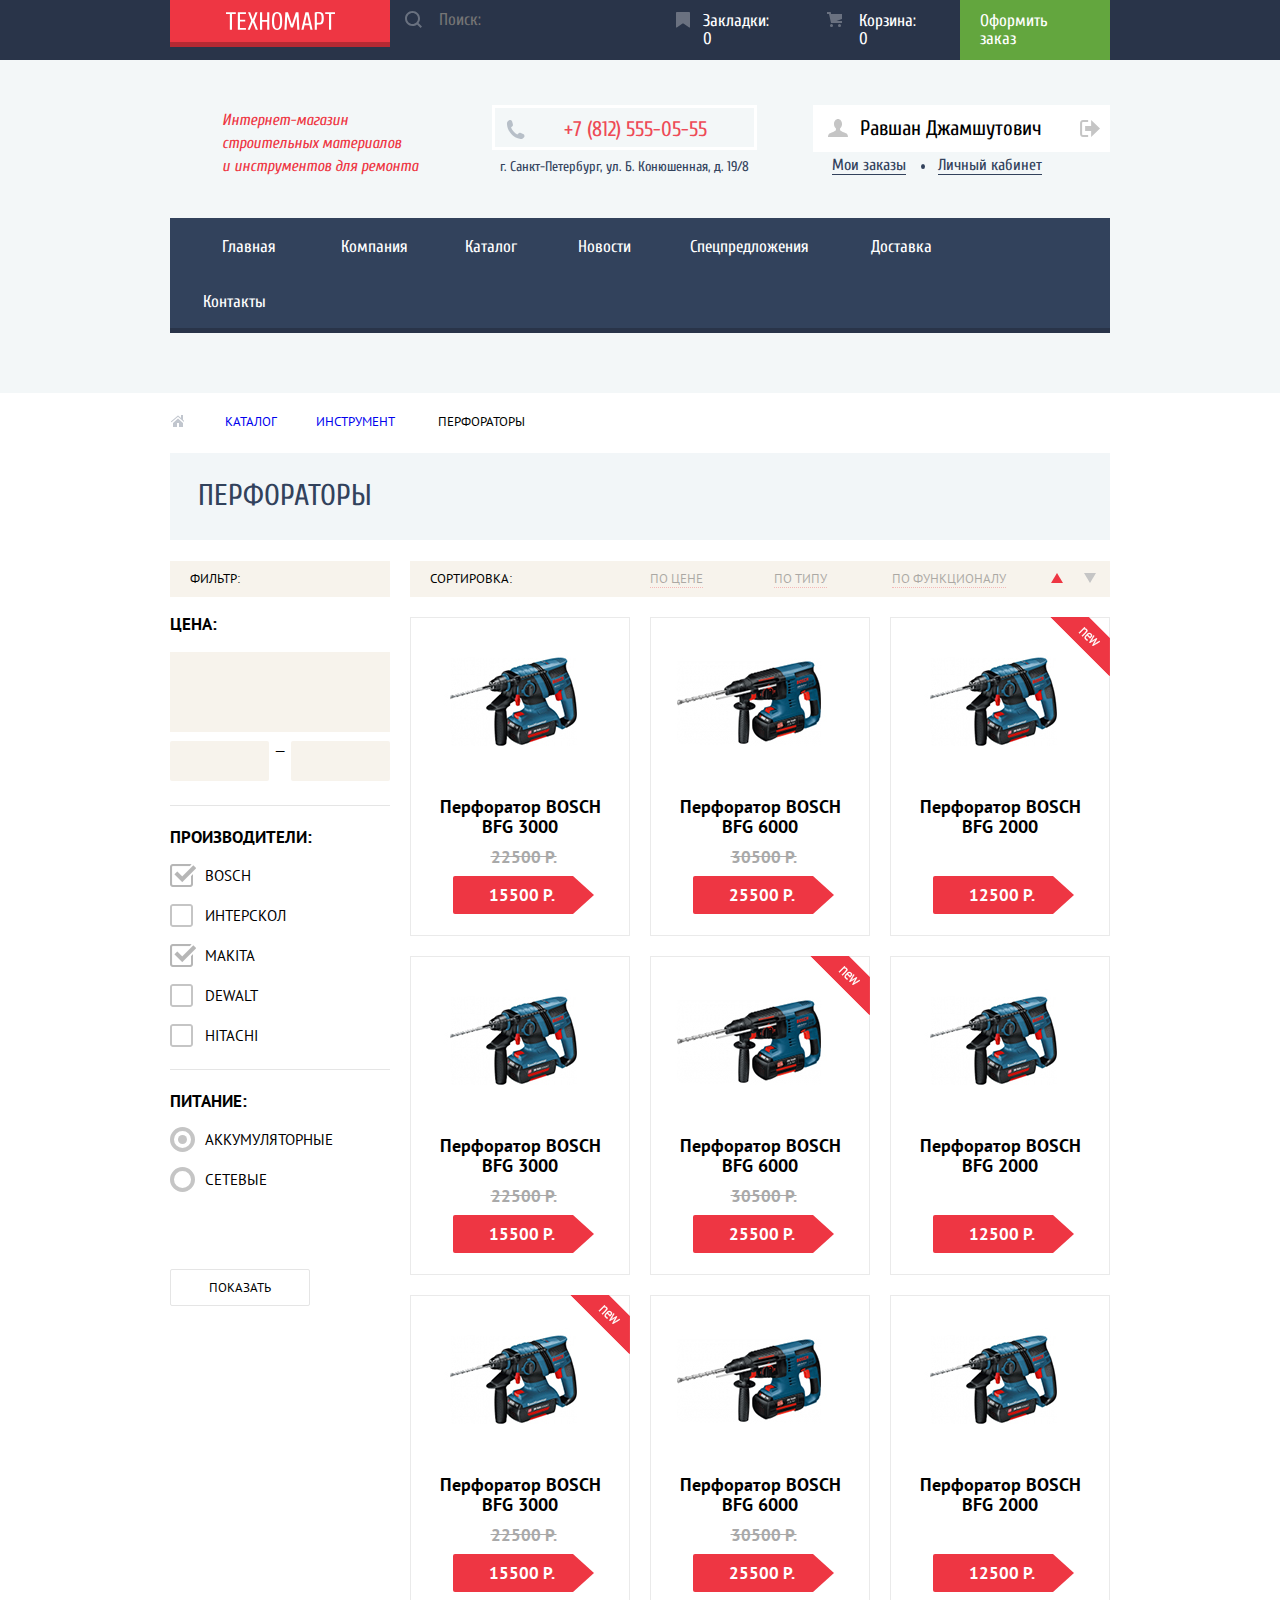
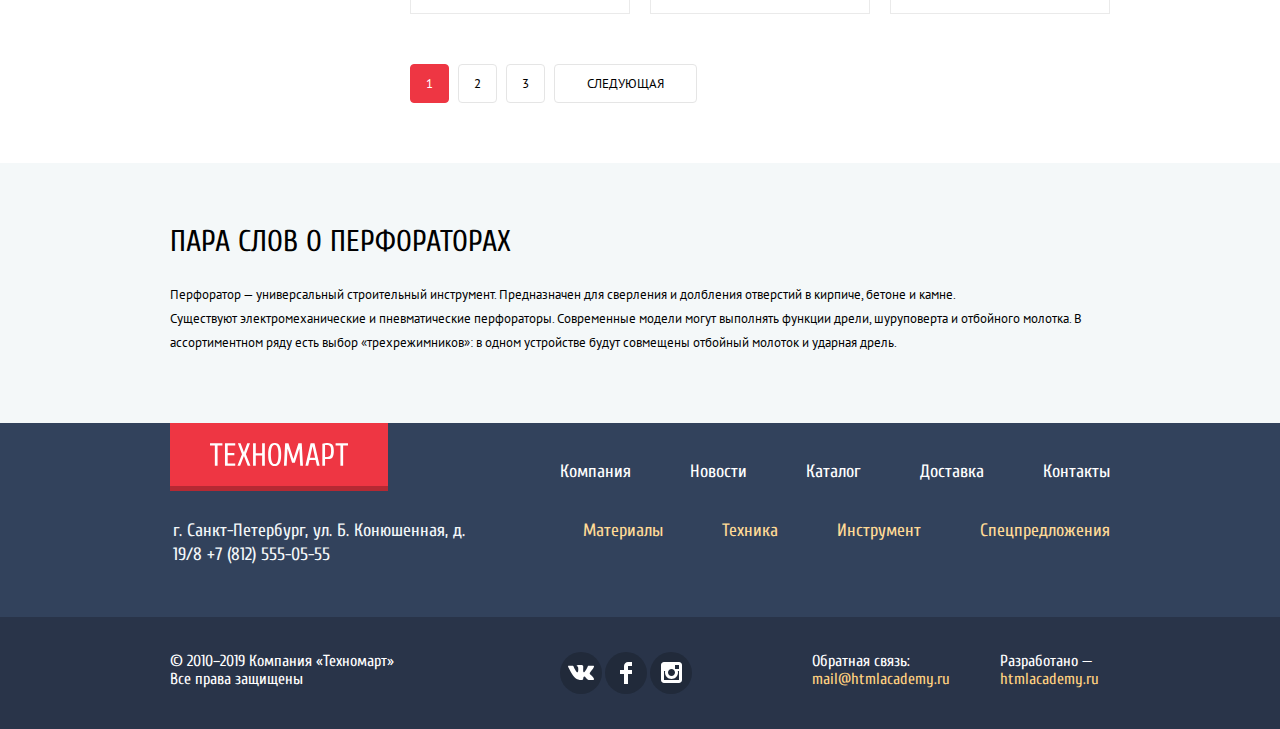
==== commit 5b048646: "Add: иконки входа и профиля" ====
--- a/catalog.html
+++ b/catalog.html
@@ -52,7 +52,13 @@
         <section class="user-navigation">
           <ul class="user-navigation__list">
                 <li class="user-navigation__item">
-                  <a class="user-navigation__link user-navigation__link--user-profile-name" href="profile.html">Равшан Джамшутович
+                  <a class="user-navigation__link user-navigation__link--user-profile-name" href="profile.html">
+                      <svg enable-background="new 0 0 20 18" height="18" viewBox="0 0 20 18" width="20" xmlns="http://www.w3.org/2000/svg">
+                        <path d="m17.881 14.166c-2.144-.735-4.256-1.666-5.207-2.39-.657-.501-.77-1.618-.517-2.415 1.118-.903 1.864-2.477 
+                        1.864-4.278 0-2.807-1.8-5.083-4.021-5.083s-4.021 2.276-4.021 5.083c0 1.801.746 3.374 1.863 4.277.253.798.141 1.915-.517 
+                        2.416-.95.724-3.063 1.654-5.207 2.39s-2.118 3.834-2.118 3.834h20s.025-3.099-2.119-3.834z" fill="#c5c5c5"/>
+                      </svg>
+                    Равшан Джамшутович
                     </a>
                   <a class="user-navigation__link user-navigation__link--signout" href="#" aria-label="Выйти из учетной записи">
                       <svg version="1.1" id="Layer_1" xmlns="http://www.w3.org/2000/svg" xmlns:xlink="http://www.w3.org/1999/xlink" x="0px" y="0px"
--- a/css/style.css
+++ b/css/style.css
@@ -2,7 +2,7 @@
   margin: 0;
   padding: 0;
 
-  min-width: 940px;
+  min-width: 960px;
 
   font-family: "Cuprum", "Arial", sans-serif;
   font-size: 13px;
@@ -165,7 +165,7 @@
 
 .search-form {
   display: block;
-  width: 269px;
+  width: 270px;
   height: 42px;
   color: #ffffff;
 }
@@ -238,7 +238,7 @@
 
   position: absolute;
   left: 17px;
-  top: 11px;
+  top: 12px;
 
   width: 14px;
   height: 16px;
@@ -255,7 +255,7 @@
 
   position: absolute;
   left: 18px;
-  top: 11px;
+  top: 12px;
 
   width: 16px;
   height: 16px;
@@ -396,23 +396,26 @@
 
 .user-navigation__link--signin {
   position: relative;
-  padding-left: 48px;
-  padding-right: 24px;
-}
-
-.user-navigation__link--signin::before {
-  content: "";
-
-  position: absolute;
-  left: 14px;
+  padding-left: 46px;
+  padding-right: 25px;
+}
+
+.user-navigation__link--signin svg {
+  position: absolute;
+  left: 12px;
   top: 15px;
-
-  width: 20px;
-  height: 17px;
-
-  background-image: url("../img/icon-login.svg");
-  background-repeat: no-repeat;
-  background-position: 0 0;
+}
+
+.user-navigation__link--signin:hover polygon,
+.user-navigation__link--signin:hover path,
+.user-navigation__link--signin:focus polygon,
+.user-navigation__link--signin:focus path {
+  fill: #32425c;
+}
+
+.user-navigation__link--signin:active polygon,
+.user-navigation__link--signin:active path {
+  fill: #c5c5c5;
 }
 
 .user-navigation__link--signup {
@@ -423,28 +426,28 @@
 
 .user-navigation__link--user-profile-name {
   position: relative;
-  padding-left: 50px;
+  padding-left: 47px;
   padding-right: 27px;
 }
 
-.user-navigation__link--user-profile-name::before {
-  content: "";
-
+.user-navigation__link--user-profile-name svg {
   position: absolute;
   left: 15px;
   top: 14px;
-
-  width: 20px;
-  height: 18px;
-
-  background-image: url("../img/icon-user.svg");
-  background-repeat: no-repeat;
-  background-position: 0 0;
 }
 
 .user-navigation__link--user-profile-name:hover,
 .user-navigation__link--user-profile-name:focus {
   color: #000000;
+}
+
+.user-navigation__link--user-profile-name:hover path,
+.user-navigation__link--user-profile-name:focus path {
+  fill: #32425c;
+}
+
+.user-navigation__link--user-profile-name:active path {
+  fill: #c5c5c5;
 }
 
 .user-navigation__link--signout {
@@ -470,14 +473,14 @@
   font-size: 16px;
   line-height: 18px;
   padding: 0px;
-  margin-top: 6px;
+  margin-top: 4px;
   color: #32425c;
   border-bottom: 1px solid #32425c;
   background-color: transparent;
 }
 
 .user-navigation__link--user-orders {
-  margin-left: 22px;
+  margin-left: 19px;
 }
 
 .user-navigation__link--user-orders:hover,
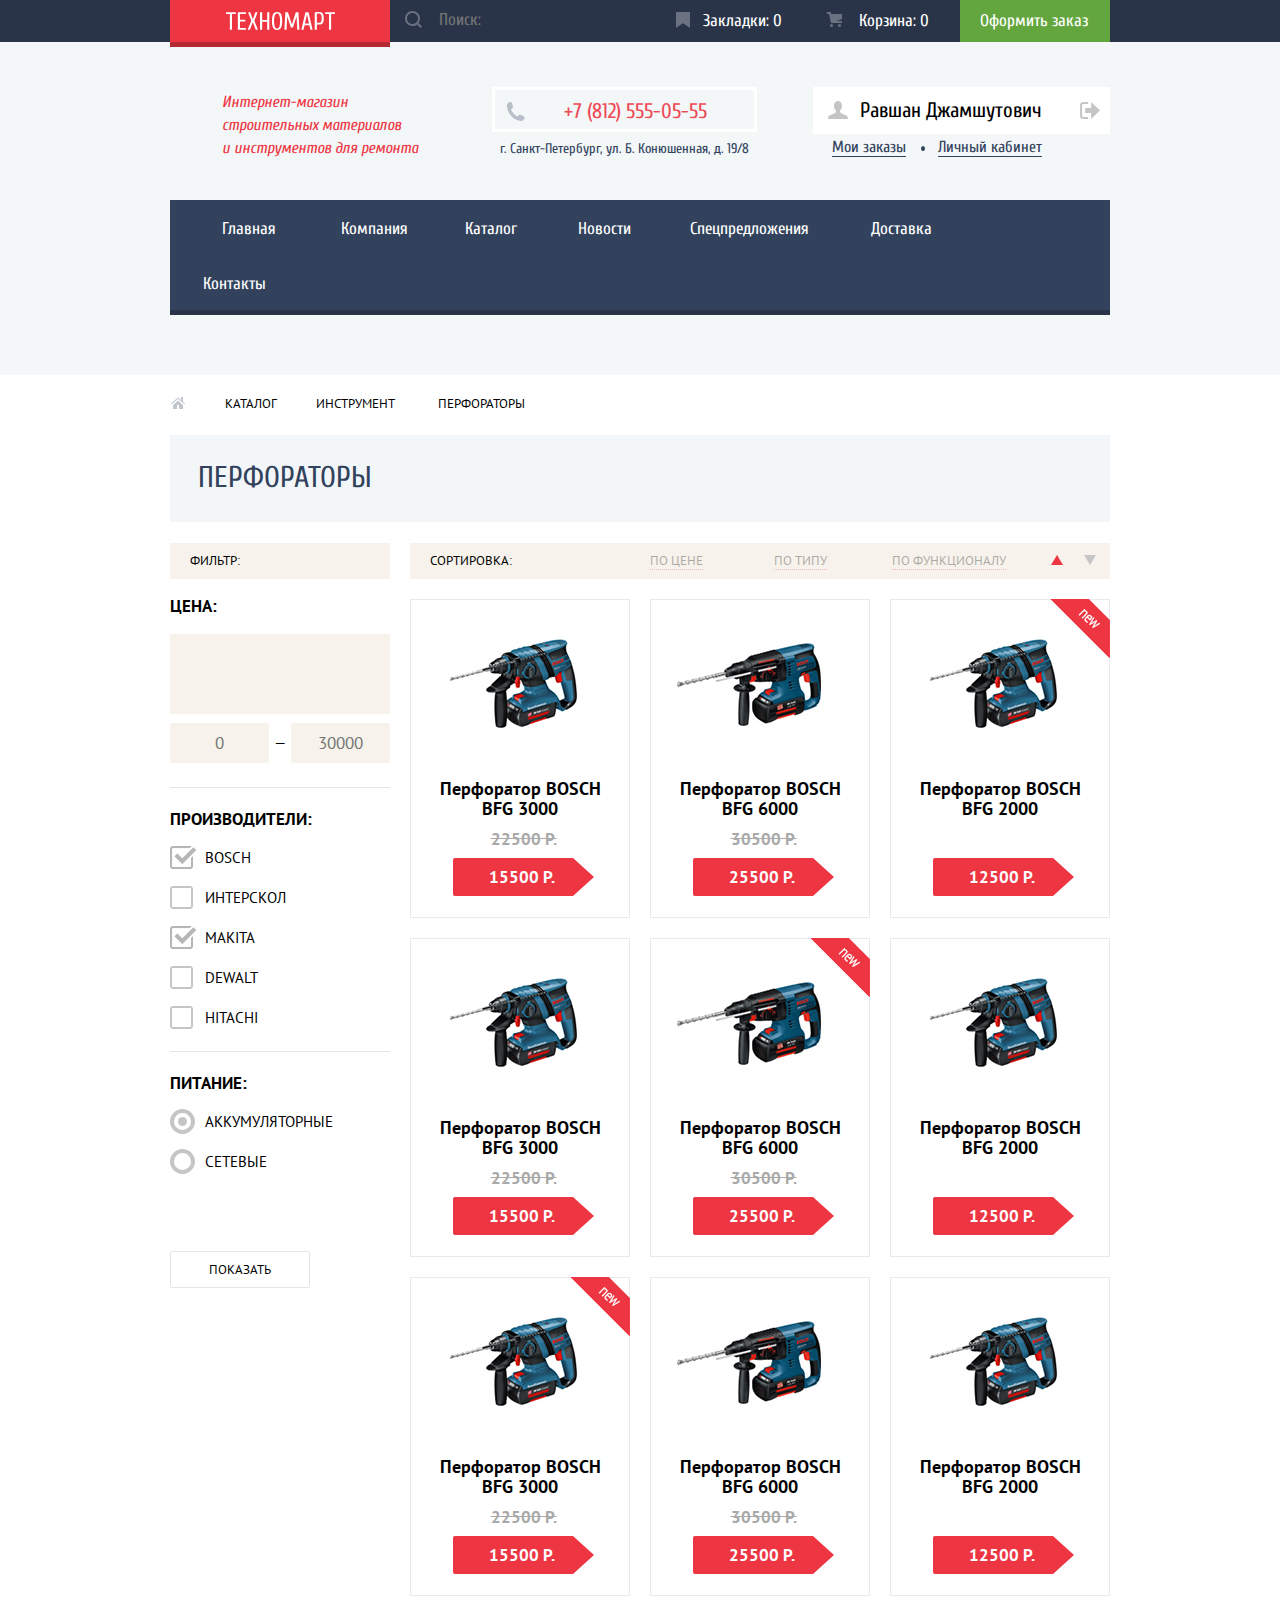
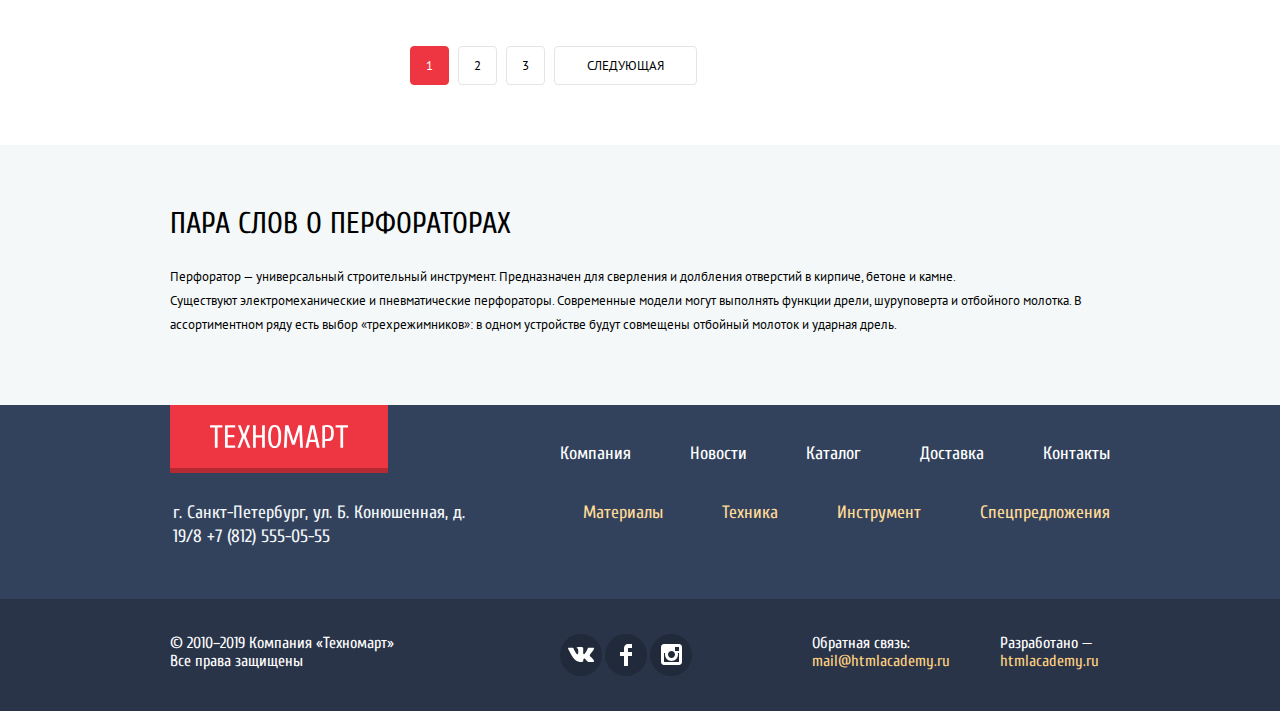
==== commit d533774b: "Полировочный пулреквест + скрипты" ====
--- a/catalog.html
+++ b/catalog.html
@@ -60,7 +60,7 @@
                       </svg>
                     Равшан Джамшутович
                     </a>
-                  <a class="user-navigation__link user-navigation__link--signout" href="#" aria-label="Выйти из учетной записи">
+                  <a class="user-navigation__link user-navigation__link--signout" href="logout.html" aria-label="Выйти из учетной записи">
                       <svg version="1.1" id="Layer_1" xmlns="http://www.w3.org/2000/svg" xmlns:xlink="http://www.w3.org/1999/xlink" x="0px" y="0px"
                       width="21px" height="17px" viewBox="0 0 21 17" enable-background="new 0 0 21 17" xml:space="preserve">
                           <g>
@@ -115,7 +115,20 @@
       <section class="breadcrumbs">
         <ul class="breadcrumbs__list">
           <li class="breadcrumbs__item">
-            <a class="breadcrumbs__link" href="index.html"><!-- Тут будет иконка домика --></a>
+            <a class="breadcrumbs__link" href="index.html" aria-label="Перейти на главную">
+                <svg version="1.1" id="Layer_1" xmlns="http://www.w3.org/2000/svg" xmlns:xlink="http://www.w3.org/1999/xlink" x="0px" y="0px"
+                width="15px" height="12px" viewBox="0 0 15 12" enable-background="new 0 0 15 12" xml:space="preserve">
+             <g>
+               <polygon fill="#C1C6CE" points="3,8 3,12 7,12 7,8 9,8 9,12 13,12 13,8 8,3.516 	"/>
+               <path fill="#C1C6CE" d="M14.831,6.365L13,4.751V0h-2v2.987L8.332,0.635c-0.02-0.017-0.043-0.023-0.064-0.037
+                 c-0.026-0.018-0.052-0.035-0.08-0.047C8.156,0.539,8.125,0.533,8.093,0.527C8.062,0.521,8.032,0.515,8,0.515
+                 c-0.031,0-0.061,0.006-0.092,0.012C7.875,0.533,7.845,0.539,7.813,0.552C7.785,0.563,7.76,0.581,7.733,0.598
+                 c-0.021,0.014-0.045,0.02-0.064,0.037l-6.498,5.73C0.964,6.548,0.944,6.864,1.126,7.071C1.225,7.183,1.363,7.24,1.501,7.24
+                 c0.118,0,0.236-0.041,0.331-0.125L8,1.677l6.169,5.438C14.265,7.199,14.383,7.24,14.5,7.24c0.139,0,0.276-0.058,0.375-0.169
+                 C15.058,6.864,15.038,6.548,14.831,6.365z"/>
+             </g>
+             </svg>
+            </a>
           </li>
           <li class="breadcrumbs__item">
             <a class="breadcrumbs__link" href="catalog.html">Каталог</a>
@@ -139,9 +152,9 @@
                 <h2 class="filters__price-legend">Цена:</h2>
                 <span></span>
                     <div class="group">
-                      <input type="text">
+                      <input type="text" placeholder="0">
                       <label> — </label>
-                      <input type="text">
+                      <input type="text" placeholder="30000">
                     </div>
                   </div>
               <div class="filters__manufacturer">
@@ -215,105 +228,107 @@
               <section class="products">
                 <h2 class="visually-hidden">Каталог товаров</h2>
                 <ul class="products__list">
-                  <li class="products__item">
-                      <img src="img/perforator-bfg-3000.png" width="218" height="170" alt="Перфоратор Bosch BFG 3000">
-                      <h4 class="products__name">Перфоратор <span>Bosch</span></h4>
-                      <p class="products__model">BFG 3000</p>
-                      <p class="products__price">22500 р.</p>
-                      <p class="products__price-promo">15500 р.</p>
-                      <div class="products__hidden-block">
-                          <button class="button button--buy">Купить</button>
-                          <button class="button button--wishlist">В закладки</button>
-                      </div>
-                  </li>
-                  <li class="products__item">
-                      <img src="img/perforator-bfg-6000.png" width="218" height="170" alt="Перфоратор Bosch BFG 6000">
-                      <h4 class="products__name">Перфоратор <span>Bosch</span></h4>
-                      <p class="products__model">BFG 6000</p>
-                      <p class="products__price">30500 р.</p>
-                      <p class="products__price-promo">25500 р.</p>
-                      <div class="products__hidden-block">
-                          <button class="button button--buy">Купить</button>
-                          <button class="button button--wishlist">В закладки</button>
-                      </div>
-                  </li>
-                  <li class="products__item products__item--new">
-                      <img src="img/perforator-bfg-2000.png" width="218" height="170" alt="Перфоратор Bosch BFG 2000">
-                      <h4 class="products__name">Перфоратор <span>Bosch</span></h4>
-                      <p class="products__model">BFG 2000</p>
-                      <p class="products__price"></p>
-                      <p class="products__price-promo products__price-promo--empty">12500 р.</p>
-                      <div class="products__hidden-block">
-                          <button class="button button--buy">Купить</button>
-                          <button class="button button--wishlist">В закладки</button>
-                      </div>
-                  </li>
-                  <li class="products__item">
-                      <img src="img/perforator-bfg-3000.png" width="218" height="170" alt="Перфоратор Bosch BFG 3000">
-                      <h4 class="products__name">Перфоратор <span>Bosch</span></h4>
-                      <p class="products__model">BFG 3000</p>
-                      <p class="products__price">22500 р.</p>
-                      <p class="products__price-promo">15500 р.</p>
-                      <div class="products__hidden-block">
-                          <button class="button button--buy">Купить</button>
-                          <button class="button button--wishlist">В закладки</button>
-                      </div>
-                  </li>
-                  <li class="products__item products__item--new">
-                      <img src="img/perforator-bfg-6000.png" width="218" height="170" alt="Перфоратор Bosch BFG 6000">
-                      <h4 class="products__name">Перфоратор <span>Bosch</span></h4>
-                      <p class="products__model">BFG 6000</p>
-                      <p class="products__price">30500 р.</p>
-                      <p class="products__price-promo">25500 р.</p>
-                      <div class="products__hidden-block">
-                          <button class="button button--buy">Купить</button>
-                          <button class="button button--wishlist">В закладки</button>
-                      </div>
-                  </li>
-                  <li class="products__item">
-                      <img src="img/perforator-bfg-2000.png" width="218" height="170" alt="Перфоратор Bosch BFG 2000">
-                      <h4 class="products__name">Перфоратор <span>Bosch</span></h4>
-                      <p class="products__model">BFG 2000</p>
-                      <p class="products__price"></p>
-                      <p class="products__price-promo products__price-promo--empty">12500 р.</p>
-                      <div class="products__hidden-block">
-                          <button class="button button--buy">Купить</button>
-                          <button class="button button--wishlist">В закладки</button>
-                      </div>
-                  </li>
-                  <li class="products__item products__item--new">
-                      <img src="img/perforator-bfg-3000.png" width="218" height="170" alt="Перфоратор Bosch BFG 3000">
-                      <h4 class="products__name">Перфоратор <span>Bosch</span></h4>
-                      <p class="products__model">BFG 3000</p>
-                      <p class="products__price">22500 р.</p>
-                      <p class="products__price-promo">15500 р.</p>
-                      <div class="products__hidden-block">
-                          <button class="button button--buy">Купить</button>
-                          <button class="button button--wishlist">В закладки</button>
-                      </div>
-                  </li>
-                  <li class="products__item">
-                      <img src="img/perforator-bfg-6000.png" width="218" height="170" alt="Перфоратор Bosch BFG 6000">
-                      <h4 class="products__name">Перфоратор <span>Bosch</span></h4>
-                      <p class="products__model">BFG 6000</p>
-                      <p class="products__price">30500 р.</p>
-                      <p class="products__price-promo">25500 р.</p>
-                      <div class="products__hidden-block">
-                          <button class="button button--buy">Купить</button>
-                          <button class="button button--wishlist">В закладки</button>
-                      </div>
-                  </li>
-                  <li class="products__item">
-                      <img src="img/perforator-bfg-2000.png" width="218" height="170" alt="Перфоратор Bosch BFG 2000">
-                      <h4 class="products__name">Перфоратор <span>Bosch</span></h4>
-                      <p class="products__model">BFG 2000</p>
-                      <p class="products__price"></p>
-                      <p class="products__price-promo products__price-promo--empty">12500 р.</p>
-                      <div class="products__hidden-block">
-                          <button class="button button--buy">Купить</button>
-                          <button class="button button--wishlist">В закладки</button>
-                      </div>
-                  </li>
+                  <div class="products__wrap">
+                    <li class="products__item">
+                        <img src="img/perforator-bfg-3000.png" width="218" height="170" alt="Перфоратор Bosch BFG 3000">
+                        <h4 class="products__name">Перфоратор <span>Bosch</span></h4>
+                        <p class="products__model">BFG 3000</p>
+                        <p class="products__price">22500 р.</p>
+                        <p class="products__price-promo">15500 р.</p>
+                        <div class="products__hidden-block">
+                            <button class="button button--buy">Купить</button>
+                            <button class="button button--wishlist">В закладки</button>
+                        </div>
+                    </li>
+                    <li class="products__item">
+                        <img src="img/perforator-bfg-6000.png" width="218" height="170" alt="Перфоратор Bosch BFG 6000">
+                        <h4 class="products__name">Перфоратор <span>Bosch</span></h4>
+                        <p class="products__model">BFG 6000</p>
+                        <p class="products__price">30500 р.</p>
+                        <p class="products__price-promo">25500 р.</p>
+                        <div class="products__hidden-block">
+                            <button class="button button--buy">Купить</button>
+                            <button class="button button--wishlist">В закладки</button>
+                        </div>
+                    </li>
+                    <li class="products__item products__item--new">
+                        <img src="img/perforator-bfg-2000.png" width="218" height="170" alt="Перфоратор Bosch BFG 2000">
+                        <h4 class="products__name">Перфоратор <span>Bosch</span></h4>
+                        <p class="products__model">BFG 2000</p>
+                        <p class="products__price"></p>
+                        <p class="products__price-promo products__price-promo--empty">12500 р.</p>
+                        <div class="products__hidden-block">
+                            <button class="button button--buy">Купить</button>
+                            <button class="button button--wishlist">В закладки</button>
+                        </div>
+                    </li>
+                    <li class="products__item">
+                        <img src="img/perforator-bfg-3000.png" width="218" height="170" alt="Перфоратор Bosch BFG 3000">
+                        <h4 class="products__name">Перфоратор <span>Bosch</span></h4>
+                        <p class="products__model">BFG 3000</p>
+                        <p class="products__price">22500 р.</p>
+                        <p class="products__price-promo">15500 р.</p>
+                        <div class="products__hidden-block">
+                            <button class="button button--buy">Купить</button>
+                            <button class="button button--wishlist">В закладки</button>
+                        </div>
+                    </li>
+                    <li class="products__item products__item--new">
+                        <img src="img/perforator-bfg-6000.png" width="218" height="170" alt="Перфоратор Bosch BFG 6000">
+                        <h4 class="products__name">Перфоратор <span>Bosch</span></h4>
+                        <p class="products__model">BFG 6000</p>
+                        <p class="products__price">30500 р.</p>
+                        <p class="products__price-promo">25500 р.</p>
+                        <div class="products__hidden-block">
+                            <button class="button button--buy">Купить</button>
+                            <button class="button button--wishlist">В закладки</button>
+                        </div>
+                    </li>
+                    <li class="products__item">
+                        <img src="img/perforator-bfg-2000.png" width="218" height="170" alt="Перфоратор Bosch BFG 2000">
+                        <h4 class="products__name">Перфоратор <span>Bosch</span></h4>
+                        <p class="products__model">BFG 2000</p>
+                        <p class="products__price"></p>
+                        <p class="products__price-promo products__price-promo--empty">12500 р.</p>
+                        <div class="products__hidden-block">
+                            <button class="button button--buy">Купить</button>
+                            <button class="button button--wishlist">В закладки</button>
+                        </div>
+                    </li>
+                    <li class="products__item products__item--new">
+                        <img src="img/perforator-bfg-3000.png" width="218" height="170" alt="Перфоратор Bosch BFG 3000">
+                        <h4 class="products__name">Перфоратор <span>Bosch</span></h4>
+                        <p class="products__model">BFG 3000</p>
+                        <p class="products__price">22500 р.</p>
+                        <p class="products__price-promo">15500 р.</p>
+                        <div class="products__hidden-block">
+                            <button class="button button--buy">Купить</button>
+                            <button class="button button--wishlist">В закладки</button>
+                        </div>
+                    </li>
+                    <li class="products__item">
+                        <img src="img/perforator-bfg-6000.png" width="218" height="170" alt="Перфоратор Bosch BFG 6000">
+                        <h4 class="products__name">Перфоратор <span>Bosch</span></h4>
+                        <p class="products__model">BFG 6000</p>
+                        <p class="products__price">30500 р.</p>
+                        <p class="products__price-promo">25500 р.</p>
+                        <div class="products__hidden-block">
+                            <button class="button button--buy">Купить</button>
+                            <button class="button button--wishlist">В закладки</button>
+                        </div>
+                    </li>
+                    <li class="products__item">
+                        <img src="img/perforator-bfg-2000.png" width="218" height="170" alt="Перфоратор Bosch BFG 2000">
+                        <h4 class="products__name">Перфоратор <span>Bosch</span></h4>
+                        <p class="products__model">BFG 2000</p>
+                        <p class="products__price"></p>
+                        <p class="products__price-promo products__price-promo--empty">12500 р.</p>
+                        <div class="products__hidden-block">
+                            <button class="button button--buy">Купить</button>
+                            <button class="button button--wishlist">В закладки</button>
+                        </div>
+                    </li>
+                  </div>
                 </ul>
               </section>
               <nav class="pagination">
@@ -440,8 +455,9 @@
       <div class="form-container2">
           <a class="button button--checkout" href="checkout.html">Оформить заказ</a>
           <button class="button button--continue-shopping" type="button">Продолжить покупки</button>
-          <button class="modal__close" type="button">Закрыть</button>
+          <button class="modal--close" type="button">Закрыть</button>
       </div>
     </section>
+    <script src="js/script.js"></script>
   </body>
 </html>
--- a/css/style.css
+++ b/css/style.css
@@ -61,7 +61,7 @@
 .container--catalog {
   flex-direction: row;
   padding: 0;
-  margin-bottom: 98px;
+  margin-bottom: 15px;
 }
 
 .container--catalog {
@@ -70,7 +70,7 @@
 
 .container--about-map {
   justify-content: space-between;
-  margin-bottom: 86px;
+  margin-bottom: 85px;
 }
 
 .container--footer {
@@ -165,7 +165,7 @@
 
 .search-form {
   display: block;
-  width: 270px;
+  width: 269px;
   height: 42px;
   color: #ffffff;
 }
@@ -199,6 +199,10 @@
 
 .search-form--active .button--search path {
   fill: #ee3643;
+}
+
+.wishlist {
+  margin-left: auto;
 }
 
 .wishlist__link {
@@ -231,6 +235,11 @@
 .wishlist__link:active,
 .cart__link:active {
   background-color: #161d29;
+}
+
+.cart__link--not-empty,
+.wishlist--not-empty {
+  background-color: #ee3643;
 }
 
 .wishlist__link::before {
@@ -746,37 +755,97 @@
 
 .promo__slider {
   display: flex;
+  position: relative;
   margin: 0px;
   padding: 0px;
 }
 
 .promo__slider-list {
-  margin: 0px;
-  padding: 0px;
+  display: block;
+  margin: 0px;
+  padding: 0px;
+  padding-left: 1px;
   list-style: none;
 }
 
 .promo__slider-item {
   display: inline-block;
+  position: absolute;
+  left: 0px;
+  top: 0px;
   vertical-align: top;
   margin: 0px;
   padding: 0px;
   width: 620px;
-  min-height: 266px;
+  min-height: 266px;  
+  background-repeat: no-repeat;
+}
+
+.promo__slider-item:first-child {
+  z-index: -1;
+  background-color: #685c53;
   background-image: url("../img/promo-slider-img1.jpg");
-  background-repeat: no-repeat;
 }
 
 .promo__slider-item:last-child {
-  display: none;
+  z-index: -2;
+  background-color: #6a5d4b;
+  background-image: url("../img/promo-slider-img2.jpg");
+}
+
+.slider-left,
+.slider-right {
+  position: absolute;
+  border: none;
+  background-color: transparent;
+}
+
+.slider-left {
+  left: 20px;
+  top: 114px;
+}
+
+.slider-right {
+  left: 572px;
+  top: 114px;
+}
+
+.slider-left-dot,
+.slider-right-dot {
+  display: inline-block;
+  position: absolute;
+  bottom: 35px;
+  vertical-align: top;
+  margin: 0px;
+  padding: 0px;
+  width: 10px;
+  height: 10px;
+  border-radius: 50%;
+  background-color: #ffffff;
+  border: none;
+}
+
+.slider-left-dot {
+  left: 295px;
+}
+
+.slider-right-dot {
+  left: 315px;
+}
+
+.dot-selected {
+  width: 10px;
+  height: 10px;
+  background-color: #ee3643;
+  border: 2px solid #ffffff;
 }
 
 .promo__slider-title {
   padding: 0px;
   margin-right: 0px;
-  margin-top: 25px;
-  margin-left: 25px;
-  margin-bottom: 4px;
+  margin-top: 24px;
+  margin-left: 24px;
+  margin-bottom: 2px;
   font-size: 36px;
   font-weight: 700;
   line-height: 36px;
@@ -851,7 +920,6 @@
   font-size: 13px;
   line-height: 18px;
   text-transform: uppercase;
-  color: #000000;
 }
 
 .breadcrumbs__list {
@@ -863,36 +931,41 @@
   margin-bottom: 22px;
 }
 
+.breadcrumbs__link {
+  color: #000000;
+}
+
 .breadcrumbs__item:first-child {
-  padding: 0px;
-  margin: 0px;
-}
-
-.breadcrumbs__item:first-child::after {
-  content: "";
-
+  position: relative;
+  padding: 0px;
+  margin: 0px;
+}
+
+.breadcrumbs__item:first-child svg {
   position: absolute;
   left: 0px;
   top: 2px;
-
-  width: 14px;
-  height: 12px;
-
-  background-image: url("../img/icon-home.svg");
+}
+
+.breadcrumbs__item:nth-child(2) {
+  padding-left: 55px;
+  background-image: url("../img/icon-right-small.svg");
   background-repeat: no-repeat;
-  background-position: 0 0;
-}
-
-.breadcrumbs__item:nth-child(2) {
-  margin-left: 55px;
+  background-position: 28px 2px;
 }
 
 .breadcrumbs__item:nth-child(3) {
-  margin-left: 39px;
+  padding-left: 39px;
+  background-image: url("../img/icon-right-small.svg");
+  background-repeat: no-repeat;
+  background-position: 17px 2px;
 }
 
 .breadcrumbs__item:last-child {
-  margin-left: 43px;
+  padding-left: 43px;
+  background-image: url("../img/icon-right-small.svg");
+  background-repeat: no-repeat;
+  background-position: 19px 2px;
 }
 
 .filters__price,
@@ -913,6 +986,19 @@
 .filters .group {
   display: flex;
   justify-content: space-between;
+}
+
+.group label {
+  padding-top: 10px;
+}
+
+.group input {
+  font-family: "PT Sans", "Arial", sans-serif;
+  font-size: 17px;
+  font-weight: 400;
+  line-height: 18px;
+  color: #000000;
+  text-align: center; 
 }
 
 .filters__price input {
@@ -1049,12 +1135,15 @@
 }
 
 .products__list {
+  margin: 0px;
+  padding: 0px;
+  list-style: none;
+}
+
+.products__wrap {
   display: flex;
   flex-wrap: wrap;
-  justify-content: space-between;
-  margin: 0px;
-  padding: 0px;
-  list-style: none;
+  margin-left: -20px;
 }
 
 .products__item {
@@ -1062,6 +1151,7 @@
   display: flex;
   flex-direction: column;
   margin-bottom: 20px;
+  margin-left: 20px;
   width: 218px;
   border: 1px solid #eaeaea;
 }
@@ -1324,6 +1414,7 @@
 
 .services__title {
   margin-top: 69px;
+  margin-bottom: 16px;
 }
 
 .contacts-text {
@@ -1383,17 +1474,13 @@
   color: #000000;
 }
 
-.services__text {
-  margin-top: 2px;
-}
-
 .shipping-companies-list {
   position: relative;
   list-style: none;
   font-size: 18px;
   line-height: 20px;
   padding-left: 36px;
-  padding-top: 4px;
+  padding-top: 3px;
 }
 
 .shipping-companies-item {
@@ -1405,7 +1492,7 @@
 
   position: absolute;
   left: 0px;
-  top: 13px;
+  top: 12px;
 
   width: 25px;
   height: 2px;
@@ -1417,7 +1504,7 @@
 
   position: absolute;
   left: 0px;
-  top: 53px;
+  top: 52px;
 
   width: 25px;
   height: 2px;
@@ -1429,7 +1516,7 @@
 
   position: absolute;
   left: 0px;
-  top: 93px;
+  top: 91px;
 
   width: 25px;
   height: 2px;
@@ -1439,7 +1526,7 @@
 
 .services__text {
   width: 400px;
-  margin-bottom: 70px;
+  margin-bottom: 68px;
 }
 
 .services__definition-list {
@@ -1464,41 +1551,56 @@
 }
 
 .services__definition-card {
-  width: 278px;
-}
-
-.services__definition-card:nth-child(2),
-.services__definition-card:last-child {
+  width: 650px;
+  height: 270px;
+  background-repeat: no-repeat;
+}
+
+.services__definition-card:first-child,
+.services__definition-card:nth-child(2) {
   display: none;
 }
+
+/*.services__definition-card--show {
+  display: block;
+}*/
 
 .services__definition-name {
   position: relative;
+  font: inherit;
   font-size: 36px;
   line-height: 36px;
-  margin-bottom: 22px;
+  margin: 0px; 
+  margin-bottom: 24px;
   color: #32425c;
   text-transform: uppercase;
 }
 
-.services__definition-name:first-child::after {
-  content: "";
-
-  position: absolute;
-  left: 152px;
-  top: 20px;
-
-  width: 468px;
-  height: 261px;
-
+.services__definition-card--shipping {
   background-image: url("../img/shipping-auto.png");
-  background-repeat: no-repeat;
-  background-position: 0 0;
-}
-
-.services__definition-description {
-  margin: 0px;
-  padding: 0px;
+  background-position: 152px 24px;
+}
+
+.services__definition-card--warranty {
+  background-image: url("../img/warranty.png");
+  background-position: 240px 0px;
+}
+
+.services__definition-card--credit {
+  background-image: url("../img/credit.png");
+  background-position: 165px 0px;
+}
+
+.services__definition-description:first-child {
+  width: 275px;
+}
+
+.services__definition-description:nth-child(2) {
+  width: 375px;
+}
+
+.services__definition-description:last-child {
+  width: 375px;
 }
 
 .pagination {
@@ -1568,6 +1670,15 @@
   background-color: #ba2732;
 }
 
+.button--open-catalog {
+  position: absolute;
+  min-width: 100px;
+  left: 25px;
+  bottom: 20px;
+  padding-left: 50px;
+  padding-right: 45px;
+}
+
 .button--search {
   width: 45px;
   height: 42px;
@@ -1591,14 +1702,6 @@
 .button--search:active path {
   opacity: 0.3;
 }
-
-.button--open-catalog {
-  margin-left: 25px;
-  margin-top: 117px;
-  padding-left: 49px;
-  padding-right: 45px;
-}
-
 .button--popular {
   width: 253px;
   padding-left: 0px;
@@ -1715,6 +1818,13 @@
   opacity: 0.3;
 }
 
+.button--send-application {
+  padding: 7px 45px;
+  margin: 0px;
+  margin-left: 1px;
+  margin-top: 14px;
+}
+
 .footer {
   display: flex;
   flex-direction: column;
@@ -1858,6 +1968,7 @@
 }
 
 .modal {
+  display: none;
   position: fixed;
   left: 50%;
 
@@ -1869,8 +1980,11 @@
   box-shadow: 0px 20px 40px -10px #000000;
 }
 
+.modal-show {
+  display: block;
+}
+
 .modal--write-us {
-  display: none;
   top: 120px;
 }
 
@@ -1995,10 +2109,6 @@
   margin-top: 37px;
   margin-bottom: 37px;
   width: 100%;
-}
-
-.modal--added-to-cart {
-  display: none;
 }
 
 .button--checkout {
@@ -2030,7 +2140,7 @@
   background-color: #ffffff;  
 }
 
-.modal__close {
+.modal--close {
   position: absolute;
   right: 6px;
   top: 8px;
@@ -2044,11 +2154,12 @@
   background-color: transparent;
 }
 
-.modal__close::before,
-.modal__close::after {
-  content: "";
-
-  position: absolute;
+.modal--close::before,
+.modal--close::after {
+  content: "";
+
+  position: absolute;
+  z-index: 2;
   width: 28px;
   height: 4px;
 
@@ -2059,16 +2170,15 @@
   background-color: #ee3643;
 }
 
-.modal__close::before {
+.modal--close::before {
   transform: rotate(45deg);
 }
 
-.modal__close::after {
+.modal--close::after {
   transform: rotate(-45deg);
 }
 
 .modal--big-map {
-  display: none;
   position: fixed;
   left: 50%;
   top: 50%;
@@ -2085,7 +2195,18 @@
 }
 
 .modal--big-map iframe {
+  position: absolute;
+  top: 0px;
+  left: 0px;
+  z-index: 1;
   width: 940px;
   height: 447px;
   border: none;  
+}
+
+.modal--big-map img {
+  z-index: -1;
+  position: absolute;
+  top: 0px;
+  left: 0px;
 }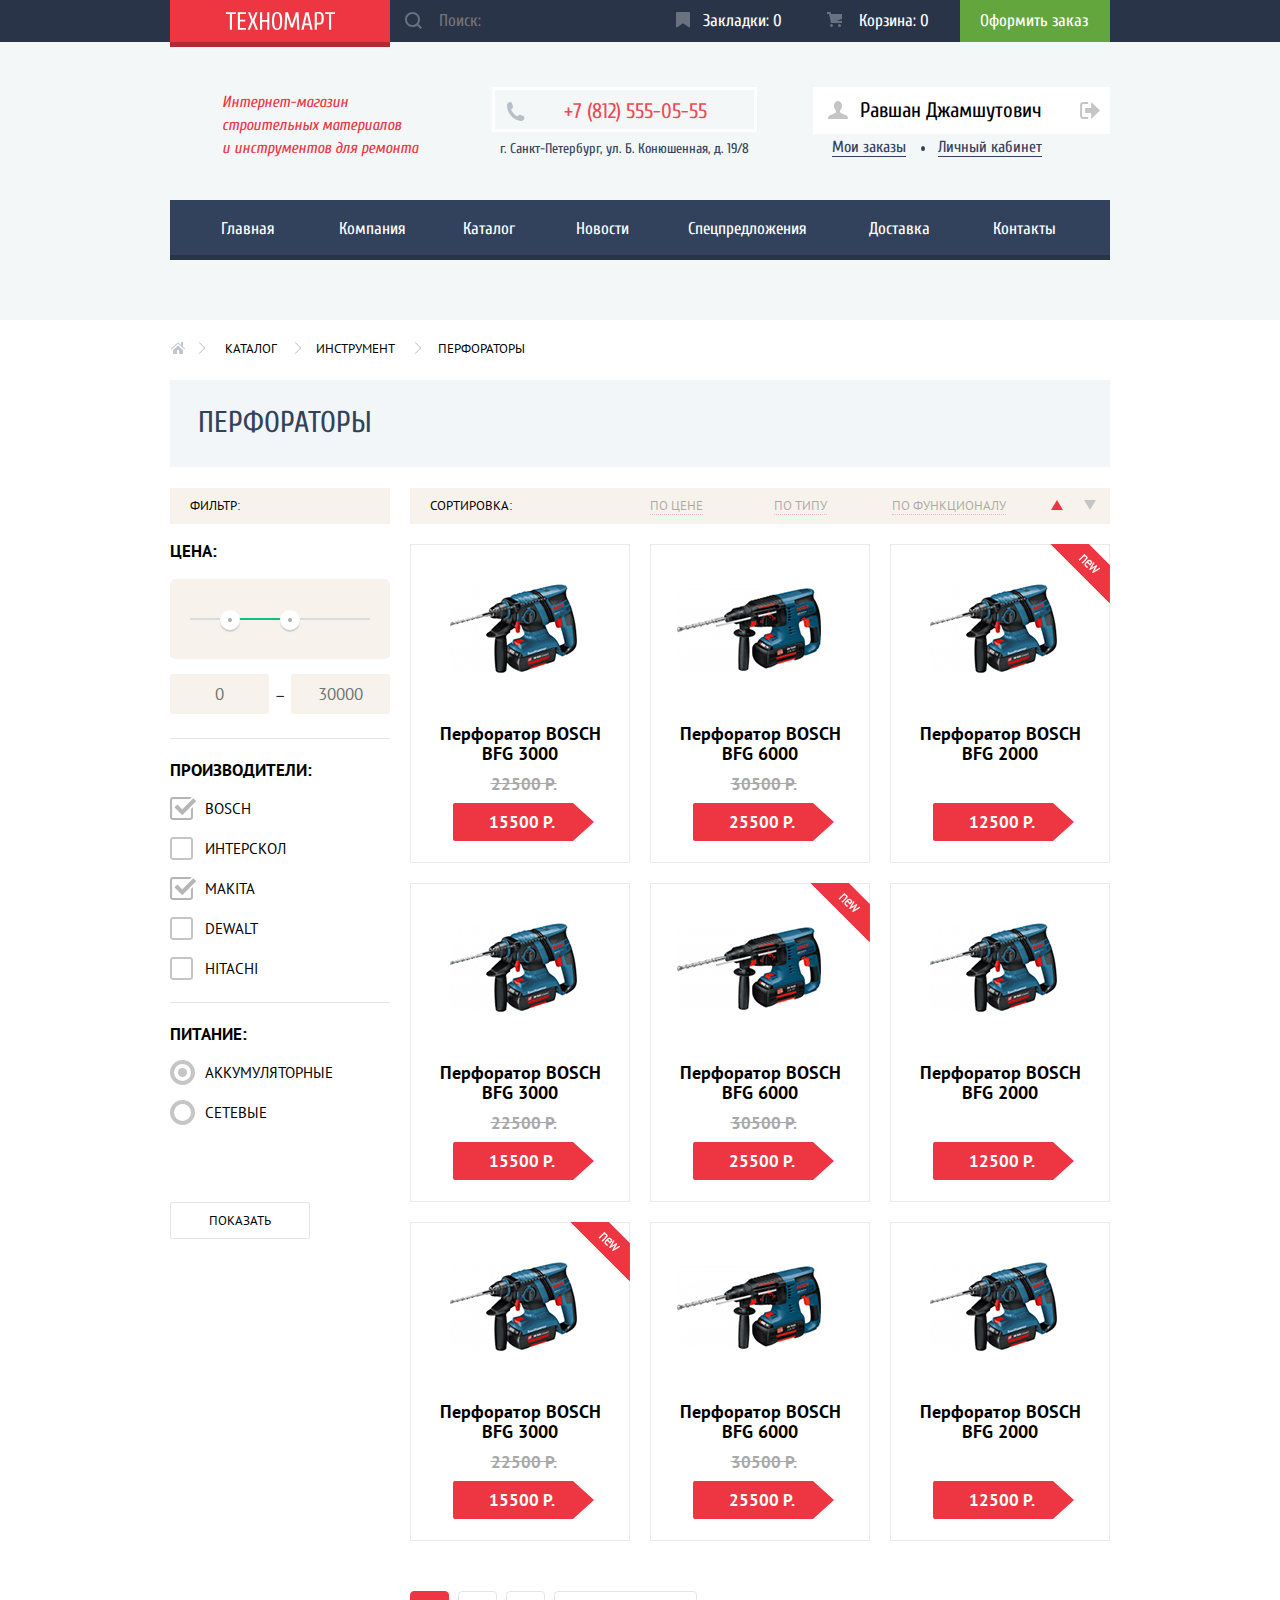
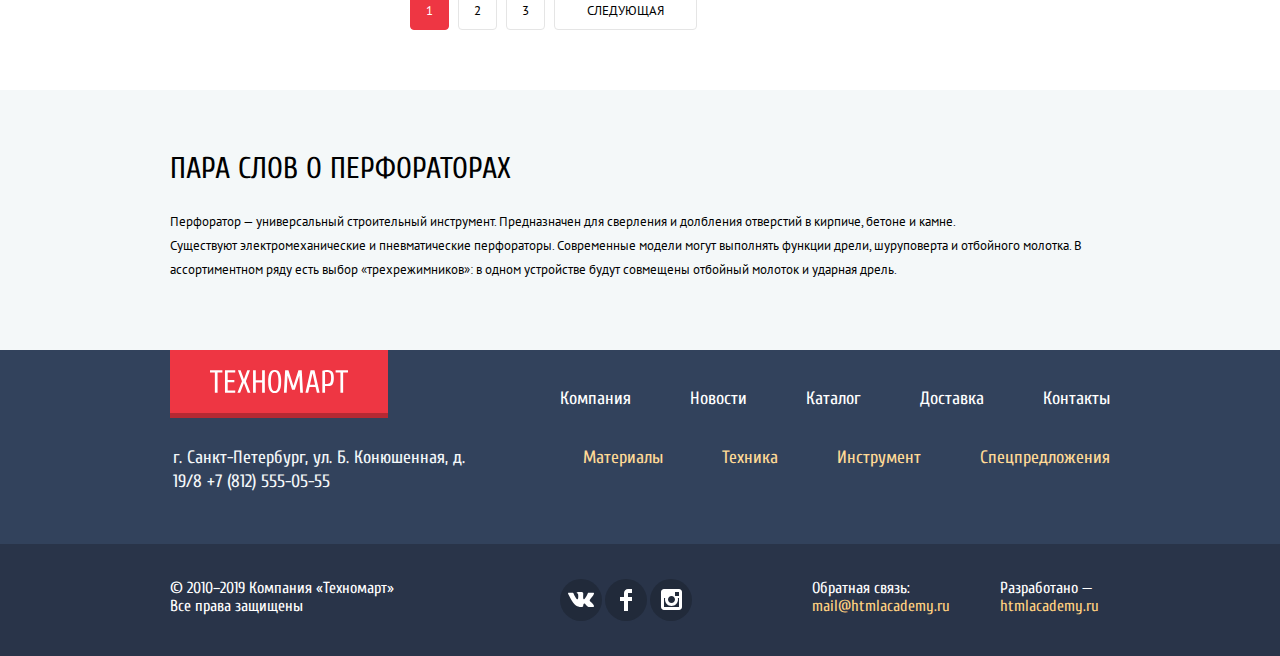
==== commit 6dcc7db8: "Код причесан, минифицирован и готов для сдачи *_____*" ====
--- a/catalog.html
+++ b/catalog.html
@@ -1,417 +1,403 @@
 <!DOCTYPE html>
 <html lang="ru">
-  <head>
-    <meta charset="utf-8">
-    <title>HTML Academy: Техномарт</title>
-    <link href="https://fonts.googleapis.com/css?family=Cuprum:400,400i,700|PT+Sans:400,700&display=swap&subset=cyrillic" rel="stylesheet">
-    <link rel="stylesheet" type="text/css" href="css/normalize.css">
-    <link rel="stylesheet" type="text/css" href="css/style.css">
-  </head>
-  <body>
-    <header class="header">
-      <section class="header-top-block">
-        <div class="container">
-          <div class="header-logo">
-            <a class="header-logo__link" href="index.html">
-              <img src="img/logo.svg" width="109" height="18" alt="Логотип магазина «Техномарт»">
-            </a>
-          </div>
-          <div class="search-form">
-              <form class="search-form__form" action="https://echo.htmlacademy.ru" method="get">
-                  <button class="button button--search" aria-label="Найти">
-                    <svg version="1.1" xmlns="http://www.w3.org/2000/svg" xmlns:xlink="http://www.w3.org/1999/xlink" x="0px" y="0px" width="17px" 
-                        height="17px" viewBox="0 0 17 17" enable-background="new 0 0 17 17" xml:space="preserve">
-                        <g id="Layer_1"></g>
-                        <g id="Layer_2">
-                          <path fill="#ffffff" d="M17,15.586l-3.542-3.542C14.421,10.782,15,9.21,15,7.5C15,3.358,11.643,0,7.5,0C3.358,0,0,3.358,0,7.5
+
+<head>
+	<meta charset="utf-8">
+	<title>HTML Academy: Техномарт</title>
+	<link href="https://fonts.googleapis.com/css?family=Cuprum:400,400i,700&display=swap&subset=cyrillic" rel="stylesheet">
+	<link href="https://fonts.googleapis.com/css?family=PT+Sans:400,700&display=swap&subset=cyrillic" rel="stylesheet">
+	<link rel="stylesheet" type="text/css" href="css/normalize.css">
+	<link rel="stylesheet" type="text/css" href="css/style.min.css">
+</head>
+
+<body>
+	<header class="header">
+		<section class="header-top-block">
+			<div class="container">
+				<div class="header-logo">
+					<a class="header-logo__link" href="index.html">
+						<img src="img/logo.svg" width="109" height="18" alt="Логотип магазина «Техномарт»">
+					</a>
+				</div>
+				<div class="search-form">
+					<form class="search-form__form" action="https://echo.htmlacademy.ru" method="get">
+						<button class="button button--search" aria-label="Найти">
+							<svg version="1.1" xmlns="http://www.w3.org/2000/svg" xmlns:xlink="http://www.w3.org/1999/xlink" x="0px" y="0px" width="17px" height="17px" viewBox="0 0 17 17" enable-background="new 0 0 17 17" xml:space="preserve">
+								<g>
+									<path fill="#ffffff" d="M17,15.586l-3.542-3.542C14.421,10.782,15,9.21,15,7.5C15,3.358,11.643,0,7.5,0C3.358,0,0,3.358,0,7.5
                           C0,11.643,3.358,15,7.5,15c1.71,0,3.282-0.579,4.544-1.542L15.586,17L17,15.586z M2,7.5C2,4.467,4.467,2,7.5,2
-                          C10.532,2,13,4.467,13,7.5c0,3.032-2.468,5.5-5.5,5.5C4.467,13,2,10.532,2,7.5z"/></g>
-                    </svg>
-                  </button>
-                  <input type="search" name="search" placeholder="Поиск:">
-              </form>
-            </div>
-          <div class="wishlist">
-            <a class="wishlist__link" href="wishlist.html">Закладки: 0</a>
-          </div>
-          <div class="cart">
-            <a class="cart__link" href="cart.html">Корзина: 0</a>
-          </div>
-          <div class="checkout">
-            <a class="checkout__link" href="checkout.html">Оформить заказ</a>
-          </div>
-        </div>
-      </section>
-      <div class="container">
-        <h1 class="main-title">Интернет-магазин строительных материалов и&nbsp;инструментов для ремонта</h1>
-        <section class="header-contacts">
-            <h2 class="visually-hidden">Контакты компании «Техномарт»</h2>
-            <p class="telephone">+7 (812) 555-05-55</p>
-            <p class="address">г. Санкт-Петербург, ул. Б. Конюшенная, д. 19/8</p>
-          </section>
-        <section class="user-navigation">
-          <ul class="user-navigation__list">
-                <li class="user-navigation__item">
-                  <a class="user-navigation__link user-navigation__link--user-profile-name" href="profile.html">
-                      <svg enable-background="new 0 0 20 18" height="18" viewBox="0 0 20 18" width="20" xmlns="http://www.w3.org/2000/svg">
-                        <path d="m17.881 14.166c-2.144-.735-4.256-1.666-5.207-2.39-.657-.501-.77-1.618-.517-2.415 1.118-.903 1.864-2.477 
+                          C10.532,2,13,4.467,13,7.5c0,3.032-2.468,5.5-5.5,5.5C4.467,13,2,10.532,2,7.5z" />
+								</g>
+							</svg>
+						</button>
+						<input type="search" name="search" placeholder="Поиск:">
+					</form>
+				</div>
+				<div class="wishlist"> <a class="wishlist__link" href="wishlist.html">Закладки: 0</a>
+				</div>
+				<div class="cart"> <a class="cart__link" href="cart.html">Корзина: 0</a>
+				</div>
+				<div class="checkout"> <a class="checkout__link" href="checkout.html">Оформить заказ</a>
+				</div>
+			</div>
+		</section>
+		<div class="container">
+			<h1 class="main-title">Интернет-магазин строительных материалов и&nbsp;инструментов для ремонта</h1>
+			<section class="header-contacts">
+				<h2 class="visually-hidden">Контакты компании «Техномарт»</h2>
+				<p class="telephone">+7 (812) 555-05-55</p>
+				<p class="address">г. Санкт-Петербург, ул. Б. Конюшенная, д. 19/8</p>
+			</section>
+			<section class="user-navigation">
+				<ul class="user-navigation__list">
+					<li class="user-navigation__item">
+						<a class="user-navigation__link user-navigation__link--user-profile-name" href="profile.html">
+							<svg enable-background="new 0 0 20 18" height="18" viewBox="0 0 20 18" width="20" xmlns="http://www.w3.org/2000/svg">
+								<path d="m17.881 14.166c-2.144-.735-4.256-1.666-5.207-2.39-.657-.501-.77-1.618-.517-2.415 1.118-.903 1.864-2.477 
                         1.864-4.278 0-2.807-1.8-5.083-4.021-5.083s-4.021 2.276-4.021 5.083c0 1.801.746 3.374 1.863 4.277.253.798.141 1.915-.517 
-                        2.416-.95.724-3.063 1.654-5.207 2.39s-2.118 3.834-2.118 3.834h20s.025-3.099-2.119-3.834z" fill="#c5c5c5"/>
-                      </svg>
-                    Равшан Джамшутович
-                    </a>
-                  <a class="user-navigation__link user-navigation__link--signout" href="logout.html" aria-label="Выйти из учетной записи">
-                      <svg version="1.1" id="Layer_1" xmlns="http://www.w3.org/2000/svg" xmlns:xlink="http://www.w3.org/1999/xlink" x="0px" y="0px"
-                      width="21px" height="17px" viewBox="0 0 21 17" enable-background="new 0 0 21 17" xml:space="preserve">
-                          <g>
-                            <polygon fill="#c5c5c5" points="21,8.5 12.125,0 12.125,6 6.125,6 6.125,11 12.125,11 12.125,17 	"/>
-                            <path fill="#c5c5c5" d="M3.106,13.952V3.048c0.018-0.376,0.171-1.057,1.01-1.057h5.027V0H4.116C1.938,0,1.112,1.81,1.087,3.027
-                              v10.946C1.112,15.189,1.938,17,4.116,17h5.027v-1.99H4.116C3.277,15.01,3.124,14.327,3.106,13.952z"/>
-                          </g>
-                      </svg>                    
-                  </a>
-                </li>
-          </ul>
-          <ul class="user-navigation__list">
-                <li class="user-navigation__item">
-                  <a class="user-navigation__link user-navigation__link--user-orders" href="orders.html">Мои заказы
-                    </a></li>
-                <li class="user-navigation__item">
-                  <a class="user-navigation__link user-navigation__link--user-profile" href="profile.html">Личный кабинет
-                    </a></li>
-          </ul>
-        </section>
-      </div>
-      <div class="container">
-        <nav class="header-site-navigation">
-          <ul class="header-site-navigation__list">
-            <li class="header-site-navigation__item">
-              <a class="header-site-navigation__link" href="index.html">Главная
-                </a></li>
-            <li class="header-site-navigation__item">
-              <a class="header-site-navigation__link" href="about.html">Компания
-                </a></li>
-            <li class="header-site-navigation__item">
-              <a class="header-site-navigation__link" href="catalog.html">Каталог
-                </a></li>
-            <li class="header-site-navigation__item">
-              <a class="header-site-navigation__link" href="news.html">Новости
-                </a></li>
-            <li class="header-site-navigation__item">
-              <a class="header-site-navigation__link" href="special.html">Спецпредложения
-                </a></li>
-            <li class="header-site-navigation__item">
-              <a class="header-site-navigation__link" href="shipping.html">Доставка
-                </a></li>
-            <li class="header-site-navigation__item">
-              <a class="header-site-navigation__link" href="contacts.html">Контакты
-                </a></li>
-          </ul>
-        </nav>
-      </div>
-    </header>
-    <main class="main-container">
-      <div class="container container--part">
-      <section class="breadcrumbs">
-        <ul class="breadcrumbs__list">
-          <li class="breadcrumbs__item">
-            <a class="breadcrumbs__link" href="index.html" aria-label="Перейти на главную">
-                <svg version="1.1" id="Layer_1" xmlns="http://www.w3.org/2000/svg" xmlns:xlink="http://www.w3.org/1999/xlink" x="0px" y="0px"
-                width="15px" height="12px" viewBox="0 0 15 12" enable-background="new 0 0 15 12" xml:space="preserve">
-             <g>
-               <polygon fill="#C1C6CE" points="3,8 3,12 7,12 7,8 9,8 9,12 13,12 13,8 8,3.516 	"/>
-               <path fill="#C1C6CE" d="M14.831,6.365L13,4.751V0h-2v2.987L8.332,0.635c-0.02-0.017-0.043-0.023-0.064-0.037
+                        2.416-.95.724-3.063 1.654-5.207 2.39s-2.118 3.834-2.118 3.834h20s.025-3.099-2.119-3.834z" fill="#c5c5c5" />
+							</svg>Равшан Джамшутович</a>
+						<a class="user-navigation__link user-navigation__link--signout" href="logout.html" aria-label="Выйти из учетной записи">
+							<svg version="1.1" xmlns="http://www.w3.org/2000/svg" xmlns:xlink="http://www.w3.org/1999/xlink" x="0px" y="0px" width="21px" height="17px" viewBox="0 0 21 17" enable-background="new 0 0 21 17" xml:space="preserve">
+								<g>
+									<polygon fill="#c5c5c5" points="21,8.5 12.125,0 12.125,6 6.125,6 6.125,11 12.125,11 12.125,17 	" />
+									<path fill="#c5c5c5" d="M3.106,13.952V3.048c0.018-0.376,0.171-1.057,1.01-1.057h5.027V0H4.116C1.938,0,1.112,1.81,1.087,3.027
+                              v10.946C1.112,15.189,1.938,17,4.116,17h5.027v-1.99H4.116C3.277,15.01,3.124,14.327,3.106,13.952z" />
+								</g>
+							</svg>
+						</a>
+					</li>
+				</ul>
+				<ul class="user-navigation__list">
+					<li class="user-navigation__item"> <a class="user-navigation__link user-navigation__link--user-orders" href="orders.html">Мои заказы
+                    </a>
+					</li>
+					<li class="user-navigation__item"> <a class="user-navigation__link user-navigation__link--user-profile" href="profile.html">Личный кабинет
+                    </a>
+					</li>
+				</ul>
+			</section>
+		</div>
+		<div class="container">
+			<nav class="header-site-navigation">
+				<ul class="header-site-navigation__list">
+					<li class="header-site-navigation__item"> <a class="header-site-navigation__link header-site-navigation__link--index" href="index.html">Главная
+                    </a>
+					</li>
+					<li class="header-site-navigation__item"> <a class="header-site-navigation__link header-site-navigation__link--about" href="about.html">Компания
+                    </a>
+					</li>
+					<li class="header-site-navigation__item"> <a class="header-site-navigation__link header-site-navigation__link--catalog" href="catalog.html">Каталог
+                    </a>
+					</li>
+					<li class="header-site-navigation__item"> <a class="header-site-navigation__link header-site-navigation__link--news" href="news.html">Новости
+                    </a>
+					</li>
+					<li class="header-site-navigation__item"> <a class="header-site-navigation__link header-site-navigation__link--special" href="special.html">Спецпредложения
+                    </a>
+					</li>
+					<li class="header-site-navigation__item"> <a class="header-site-navigation__link header-site-navigation__link--shipping" href="shipping.html">Доставка
+                    </a>
+					</li>
+					<li class="header-site-navigation__item"> <a class="header-site-navigation__link header-site-navigation__link--contacts" href="contacts.html">Контакты
+                    </a>
+					</li>
+				</ul>
+			</nav>
+		</div>
+	</header>
+	<main class="main-container">
+		<div class="container container--part">
+			<section class="breadcrumbs">
+				<ul class="breadcrumbs__list">
+					<li class="breadcrumbs__item">
+						<a class="breadcrumbs__link" href="index.html" aria-label="Перейти на главную">
+							<svg version="1.1" xmlns="http://www.w3.org/2000/svg" xmlns:xlink="http://www.w3.org/1999/xlink" x="0px" y="0px" width="15px" height="12px" viewBox="0 0 15 12" enable-background="new 0 0 15 12" xml:space="preserve">
+								<g>
+									<polygon fill="#C1C6CE" points="3,8 3,12 7,12 7,8 9,8 9,12 13,12 13,8 8,3.516 	" />
+									<path fill="#C1C6CE" d="M14.831,6.365L13,4.751V0h-2v2.987L8.332,0.635c-0.02-0.017-0.043-0.023-0.064-0.037
                  c-0.026-0.018-0.052-0.035-0.08-0.047C8.156,0.539,8.125,0.533,8.093,0.527C8.062,0.521,8.032,0.515,8,0.515
                  c-0.031,0-0.061,0.006-0.092,0.012C7.875,0.533,7.845,0.539,7.813,0.552C7.785,0.563,7.76,0.581,7.733,0.598
                  c-0.021,0.014-0.045,0.02-0.064,0.037l-6.498,5.73C0.964,6.548,0.944,6.864,1.126,7.071C1.225,7.183,1.363,7.24,1.501,7.24
                  c0.118,0,0.236-0.041,0.331-0.125L8,1.677l6.169,5.438C14.265,7.199,14.383,7.24,14.5,7.24c0.139,0,0.276-0.058,0.375-0.169
-                 C15.058,6.864,15.038,6.548,14.831,6.365z"/>
-             </g>
-             </svg>
-            </a>
-          </li>
-          <li class="breadcrumbs__item">
-            <a class="breadcrumbs__link" href="catalog.html">Каталог</a>
-          </li>
-          <li class="breadcrumbs__item">
-            <a class="breadcrumbs__link" href="equipment.html">Инструмент</a>
-          </li>
-          <li class="breadcrumbs__item">
-            <a class="breadcrumbs__link">Перфораторы</a>
-          </li>
-        </ul>
-      </section>
-      <section class="popular popular--product-group-name">
-        <h2 class="popular__title">Перфораторы</h2>
-      </section>
-        <div class="container container--catalog">
-          <section class="filters">
-            <h2 class="filters__title">Фильтр:</h2>
-            <form class="filters__form" action="https://echo.htmlacademy.ru" method="get">
-              <div class="filters__price">
-                <h2 class="filters__price-legend">Цена:</h2>
-                <span></span>
-                    <div class="group">
-                      <input type="text" placeholder="0">
-                      <label> — </label>
-                      <input type="text" placeholder="30000">
-                    </div>
-                  </div>
-              <div class="filters__manufacturer">
-                <h2 class="filters__manufacturer-legend">Производители:</h2>
-                <p>
-                  <label class="filters__checkbox">
-                    <input type="checkbox" name="bosch" class="visually-hidden" checked> Bosch
-                    <span class="checkbox-indicator"></span>
-                  </label>
-                </p>
-                <p>
-                  <label class="filters__checkbox">
-                    <input type="checkbox" name="interskol" class="visually-hidden"> Интерскол
-                    <span class="checkbox-indicator"></span>
-                  </label>
-                </p>
-                <p>
-                  <label class="filters__checkbox">
-                    <input type="checkbox" name="makita" class="visually-hidden" checked> Makita
-                    <span class="checkbox-indicator"></span>
-                  </label>
-                </p>
-                <p>
-                  <label class="filters__checkbox">
-                    <input type="checkbox" name="dewalt" class="visually-hidden"> Dewalt
-                    <span class="checkbox-indicator"></span>
-                  </label>
-                </p>
-                <p>
-                  <label class="filters__checkbox">
-                    <input type="checkbox" name="hitachi" class="visually-hidden"> Hitachi
-                    <span class="checkbox-indicator"></span>
-                  </label>
-                </p>
-              </div>
-              <div class="filters__power">
-                <h2 class="filters__power-legend">Питание:</h2>
-                <p>
-                  <label class="filters__radio">
-                    <input type="radio" name="power" value="battery" class="visually-hidden" checked> Аккумуляторные
-                    <span class="radio-indicator"></span>
-                  </label>
-                </p>
-                <p>
-                  <label class="filters__radio">
-                    <input type="radio" name="power" value="mains-power" class="visually-hidden"> Сетевые
-                    <span class="radio-indicator"></span>
-                  </label>
-                </p>
-              </div>
-              <button class="button button--show-filters" type="submit">Показать</button>
-            </form>
-          </section>
-            <div class="container container--products">
-              <section class="sort">
-                <h2 class="sort__title">Сортировка:</h2>
-                <a class="sort__link" href="#">По цене</a>
-                <a class="sort__link" href="#">По типу</a>
-                <a class="sort__link" href="#">По функционалу</a>
-                <a class="sort__link sort__link--active" href="#" aria-label="Сортировать от меньшего к большему">
-                  <svg width="12px" height="10px">
-                    <polygon points="0,10 6,0 12,10" fill="#c5c5c5" />
-                  </svg>
-                </a>
-                <a class="sort__link" href="#" aria-label="Сортировать от большего к меньшему">
-                  <svg width="12px" height="10px">
-                    <polygon points="0,0 6,10 12,0" fill="#c5c5c5" />
-                  </svg>                  
-                </a>
-              </section>
-              <section class="products">
-                <h2 class="visually-hidden">Каталог товаров</h2>
-                <ul class="products__list">
-                  <div class="products__wrap">
-                    <li class="products__item">
-                        <img src="img/perforator-bfg-3000.png" width="218" height="170" alt="Перфоратор Bosch BFG 3000">
-                        <h4 class="products__name">Перфоратор <span>Bosch</span></h4>
-                        <p class="products__model">BFG 3000</p>
-                        <p class="products__price">22500 р.</p>
-                        <p class="products__price-promo">15500 р.</p>
-                        <div class="products__hidden-block">
-                            <button class="button button--buy">Купить</button>
-                            <button class="button button--wishlist">В закладки</button>
-                        </div>
-                    </li>
-                    <li class="products__item">
-                        <img src="img/perforator-bfg-6000.png" width="218" height="170" alt="Перфоратор Bosch BFG 6000">
-                        <h4 class="products__name">Перфоратор <span>Bosch</span></h4>
-                        <p class="products__model">BFG 6000</p>
-                        <p class="products__price">30500 р.</p>
-                        <p class="products__price-promo">25500 р.</p>
-                        <div class="products__hidden-block">
-                            <button class="button button--buy">Купить</button>
-                            <button class="button button--wishlist">В закладки</button>
-                        </div>
-                    </li>
-                    <li class="products__item products__item--new">
-                        <img src="img/perforator-bfg-2000.png" width="218" height="170" alt="Перфоратор Bosch BFG 2000">
-                        <h4 class="products__name">Перфоратор <span>Bosch</span></h4>
-                        <p class="products__model">BFG 2000</p>
-                        <p class="products__price"></p>
-                        <p class="products__price-promo products__price-promo--empty">12500 р.</p>
-                        <div class="products__hidden-block">
-                            <button class="button button--buy">Купить</button>
-                            <button class="button button--wishlist">В закладки</button>
-                        </div>
-                    </li>
-                    <li class="products__item">
-                        <img src="img/perforator-bfg-3000.png" width="218" height="170" alt="Перфоратор Bosch BFG 3000">
-                        <h4 class="products__name">Перфоратор <span>Bosch</span></h4>
-                        <p class="products__model">BFG 3000</p>
-                        <p class="products__price">22500 р.</p>
-                        <p class="products__price-promo">15500 р.</p>
-                        <div class="products__hidden-block">
-                            <button class="button button--buy">Купить</button>
-                            <button class="button button--wishlist">В закладки</button>
-                        </div>
-                    </li>
-                    <li class="products__item products__item--new">
-                        <img src="img/perforator-bfg-6000.png" width="218" height="170" alt="Перфоратор Bosch BFG 6000">
-                        <h4 class="products__name">Перфоратор <span>Bosch</span></h4>
-                        <p class="products__model">BFG 6000</p>
-                        <p class="products__price">30500 р.</p>
-                        <p class="products__price-promo">25500 р.</p>
-                        <div class="products__hidden-block">
-                            <button class="button button--buy">Купить</button>
-                            <button class="button button--wishlist">В закладки</button>
-                        </div>
-                    </li>
-                    <li class="products__item">
-                        <img src="img/perforator-bfg-2000.png" width="218" height="170" alt="Перфоратор Bosch BFG 2000">
-                        <h4 class="products__name">Перфоратор <span>Bosch</span></h4>
-                        <p class="products__model">BFG 2000</p>
-                        <p class="products__price"></p>
-                        <p class="products__price-promo products__price-promo--empty">12500 р.</p>
-                        <div class="products__hidden-block">
-                            <button class="button button--buy">Купить</button>
-                            <button class="button button--wishlist">В закладки</button>
-                        </div>
-                    </li>
-                    <li class="products__item products__item--new">
-                        <img src="img/perforator-bfg-3000.png" width="218" height="170" alt="Перфоратор Bosch BFG 3000">
-                        <h4 class="products__name">Перфоратор <span>Bosch</span></h4>
-                        <p class="products__model">BFG 3000</p>
-                        <p class="products__price">22500 р.</p>
-                        <p class="products__price-promo">15500 р.</p>
-                        <div class="products__hidden-block">
-                            <button class="button button--buy">Купить</button>
-                            <button class="button button--wishlist">В закладки</button>
-                        </div>
-                    </li>
-                    <li class="products__item">
-                        <img src="img/perforator-bfg-6000.png" width="218" height="170" alt="Перфоратор Bosch BFG 6000">
-                        <h4 class="products__name">Перфоратор <span>Bosch</span></h4>
-                        <p class="products__model">BFG 6000</p>
-                        <p class="products__price">30500 р.</p>
-                        <p class="products__price-promo">25500 р.</p>
-                        <div class="products__hidden-block">
-                            <button class="button button--buy">Купить</button>
-                            <button class="button button--wishlist">В закладки</button>
-                        </div>
-                    </li>
-                    <li class="products__item">
-                        <img src="img/perforator-bfg-2000.png" width="218" height="170" alt="Перфоратор Bosch BFG 2000">
-                        <h4 class="products__name">Перфоратор <span>Bosch</span></h4>
-                        <p class="products__model">BFG 2000</p>
-                        <p class="products__price"></p>
-                        <p class="products__price-promo products__price-promo--empty">12500 р.</p>
-                        <div class="products__hidden-block">
-                            <button class="button button--buy">Купить</button>
-                            <button class="button button--wishlist">В закладки</button>
-                        </div>
-                    </li>
-                  </div>
-                </ul>
-              </section>
-              <nav class="pagination">
-                <a class="pagination__link pagination__link--active" href="#">1</a>
-                <a class="pagination__link" href="#">2</a>
-                <a class="pagination__link" href="#">3</a>
-                <a class="pagination__link" href="#">Следующая</a>
-              </nav>
-            </div>
-        </div>
-      </div>
-      <article class="about-perforators">
-          <div class="container container--part">
-            <h2 class="about-perforators__title">Пара слов о перфораторах</h2>
-            <p class="about-perforators__text">
-              Перфоратор — универсальный строительный инструмент. Предназначен для сверления и долбления отверстий в кирпиче, бетоне и камне.<br>
-              Существуют электромеханические и пневматические перфораторы. Современные модели могут выполнять функции дрели, шуруповерта и отбойного молотка. В ассортиментном ряду есть выбор «трехрежимников»: в одном устройстве будут совмещены отбойный молоток и ударная дрель.
-            </p>
-          </div>
-      </article>
-    </main>
-    <footer class="footer">
-        <section class="footer-block1">
-          <div class="container container--footer">
-            <div class="container container--footer-inner">
-              <div class="footer-logo">
-                  <a class="footer-logo__link" href="index.html">
-                    <img src="img/logo.svg" width="138" height="22" alt="Логотип магазина «Техномарт»">
-                  </a>
-                </div> 
-              <nav class="footer-site-navigation">
-                <ul class="footer-site-navigation__list">
-                  <li class="footer-site-navigation__item">
-                    <a class="footer-site-navigation__link" href="about.html">Компания
-                      </a></li>
-                  <li class="footer-site-navigation__item">
-                    <a class="footer-site-navigation__link" href="news.html">Новости
-                      </a></li>
-                  <li class="footer-site-navigation__item">
-                    <a class="footer-site-navigation__link" href="catalog.html">Каталог
-                      </a></li>
-                  <li class="footer-site-navigation__item">
-                    <a class="footer-site-navigation__link" href="shipping.html">Доставка
-                      </a></li>
-                  <li class="footer-site-navigation__item">
-                    <a class="footer-site-navigation__link" href="contacts.html">Контакты
-                      </a></li>
-                </ul>
-              </nav>
-            </div>
-            <div class="container container--footer-inner">
-              <nav class="footer-site-navigation">
-                <ul class="footer-site-navigation__list">
-                  <li class="footer-site-navigation__item">
-                    <a class="footer-site-navigation__link" href="materials.html">Материалы
-                      </a></li>
-                  <li class="footer-site-navigation__item">
-                    <a class="footer-site-navigation__link" href="equipment.html">Техника
-                      </a></li>
-                  <li class="footer-site-navigation__item">
-                    <a class="footer-site-navigation__link" href="tools.html">Инструмент
-                      </a></li>
-                  <li class="footer-site-navigation__item">
-                    <a class="footer-site-navigation__link" href="special.html">Спецпредложения
-                      </a></li>
-                </ul>
-              </nav>
-              <p class="footer-block2__contacts">г. Санкт-Петербург, ул. Б. Конюшенная, д. 19/8 +7 (812) 555-05-55
-              </p>
-            </div>
-          </div>
-        </section>
-        <section class="footer-block2">
-          <div class="container container--footer-inner2">
-              <p class="footer-block2__copirights">
-                  © 2010–2019 Компания «Техномарт»
-                  Все права защищены
-              </p>
-              <div class="footer-block2__social-links">
-                <a class="footer-block2__button" href="#" aria-label="Компания «Техномарт» во «ВКонтакте»">
-                    <svg version="1.1" id="Layer_1" xmlns="http://www.w3.org/2000/svg" xmlns:xlink="http://www.w3.org/1999/xlink" x="0px" y="0px"
-                    width="26px" height="15px" viewBox="0 0 26 15" enable-background="new 0 0 26 15" xml:space="preserve">
-                 <path fill="#FFFFFF" d="M16.138,11.51c0.956-0.309,2.18,2.04,3.483,2.939c0.978,0.681,1.727,0.534,1.727,0.534l3.473-0.05
+                 C15.058,6.864,15.038,6.548,14.831,6.365z" />
+								</g>
+							</svg>
+						</a>
+					</li>
+					<li class="breadcrumbs__item"> <a class="breadcrumbs__link" href="catalog.html">Каталог</a>
+					</li>
+					<li class="breadcrumbs__item"> <a class="breadcrumbs__link" href="equipment.html">Инструмент</a>
+					</li>
+					<li class="breadcrumbs__item"> <a class="breadcrumbs__link">Перфораторы</a>
+					</li>
+				</ul>
+			</section>
+			<section class="popular popular--product-group-name">
+				<h2 class="popular__title">Перфораторы</h2>
+			</section>
+			<div class="container container--catalog">
+				<section class="filters">
+					<h2 class="filters__title">Фильтр:</h2>
+					<form class="filters__form" action="https://echo.htmlacademy.ru" method="get">
+						<div class="filters__price">
+							<h2 class="filters__price-legend">Цена:</h2>
+							<div class="filters__price-range-filter">
+								<div class="filters__price-range-controls">
+									<div class="scale">
+										<div class="bar" style="margin-left: 20%; width: 30%"></div>
+									</div>
+									<div class="toggle toggle-min"></div>
+									<div class="toggle toggle-max"></div>
+								</div>
+								<div class="filters__price-price-controls">
+									<div class="group">
+										<input name="min-price" type="text" placeholder="0"> <span> — </span>
+										<input name="max-price" type="text" placeholder="30000">
+									</div>
+								</div>
+							</div>
+						</div>
+						<div class="filters__manufacturer">
+							<h2 class="filters__manufacturer-legend">Производители:</h2>
+							<p>
+								<label class="filters__checkbox">
+									<input type="checkbox" name="bosch" class="visually-hidden" checked>Bosch <span class="checkbox-indicator"></span>
+								</label>
+							</p>
+							<p>
+								<label class="filters__checkbox">
+									<input type="checkbox" name="interskol" class="visually-hidden">Интерскол <span class="checkbox-indicator"></span>
+								</label>
+							</p>
+							<p>
+								<label class="filters__checkbox">
+									<input type="checkbox" name="makita" class="visually-hidden" checked>Makita <span class="checkbox-indicator"></span>
+								</label>
+							</p>
+							<p>
+								<label class="filters__checkbox">
+									<input type="checkbox" name="dewalt" class="visually-hidden">Dewalt <span class="checkbox-indicator"></span>
+								</label>
+							</p>
+							<p>
+								<label class="filters__checkbox">
+									<input type="checkbox" name="hitachi" class="visually-hidden">Hitachi <span class="checkbox-indicator"></span>
+								</label>
+							</p>
+						</div>
+						<div class="filters__power">
+							<h2 class="filters__power-legend">Питание:</h2>
+							<p>
+								<label class="filters__radio">
+									<input type="radio" name="power" value="battery" class="visually-hidden" checked>Аккумуляторные <span class="radio-indicator"></span>
+								</label>
+							</p>
+							<p>
+								<label class="filters__radio">
+									<input type="radio" name="power" value="mains-power" class="visually-hidden">Сетевые <span class="radio-indicator"></span>
+								</label>
+							</p>
+						</div>
+						<button class="button button--show-filters" type="submit">Показать</button>
+					</form>
+				</section>
+				<div class="container container--products">
+					<section class="sort">
+						<h2 class="sort__title">Сортировка:</h2>
+						<a class="sort__link" href="#">По цене</a>
+						<a class="sort__link" href="#">По типу</a>
+						<a class="sort__link" href="#">По функционалу</a>
+						<a class="sort__link sort__link--active" href="#" aria-label="Сортировать от меньшего к большему">
+							<svg width="12px" height="10px">
+								<polygon points="0,10 6,0 12,10" fill="#c5c5c5" />
+							</svg>
+						</a>
+						<a class="sort__link" href="#" aria-label="Сортировать от большего к меньшему">
+							<svg width="12px" height="10px">
+								<polygon points="0,0 6,10 12,0" fill="#c5c5c5" />
+							</svg>
+						</a>
+					</section>
+					<section class="products">
+						<h2 class="visually-hidden">Каталог товаров</h2>
+						<div class="products__list">
+							<div class="products__wrap">
+								<div class="products__item">
+									<img src="img/perforator-bfg-3000.png" width="218" height="170" alt="Перфоратор Bosch BFG 3000">
+									<h4 class="products__name">Перфоратор <span>Bosch</span></h4>
+									<p class="products__model">BFG 3000</p>
+									<p class="products__price">22500 р.</p>
+									<p class="products__price-promo">15500 р.</p>
+									<div class="products__hidden-block">
+										<button class="button button--buy">Купить</button>
+										<button class="button button--wishlist">В закладки</button>
+									</div>
+								</div>
+								<div class="products__item">
+									<img src="img/perforator-bfg-6000.png" width="218" height="170" alt="Перфоратор Bosch BFG 6000">
+									<h4 class="products__name">Перфоратор <span>Bosch</span></h4>
+									<p class="products__model">BFG 6000</p>
+									<p class="products__price">30500 р.</p>
+									<p class="products__price-promo">25500 р.</p>
+									<div class="products__hidden-block">
+										<button class="button button--buy">Купить</button>
+										<button class="button button--wishlist">В закладки</button>
+									</div>
+								</div>
+								<div class="products__item products__item--new">
+									<img src="img/perforator-bfg-2000.png" width="218" height="170" alt="Перфоратор Bosch BFG 2000">
+									<h4 class="products__name">Перфоратор <span>Bosch</span></h4>
+									<p class="products__model">BFG 2000</p>
+									<p class="products__price"></p>
+									<p class="products__price-promo products__price-promo--empty">12500 р.</p>
+									<div class="products__hidden-block">
+										<button class="button button--buy">Купить</button>
+										<button class="button button--wishlist">В закладки</button>
+									</div>
+								</div>
+								<div class="products__item">
+									<img src="img/perforator-bfg-3000.png" width="218" height="170" alt="Перфоратор Bosch BFG 3000">
+									<h4 class="products__name">Перфоратор <span>Bosch</span></h4>
+									<p class="products__model">BFG 3000</p>
+									<p class="products__price">22500 р.</p>
+									<p class="products__price-promo">15500 р.</p>
+									<div class="products__hidden-block">
+										<button class="button button--buy">Купить</button>
+										<button class="button button--wishlist">В закладки</button>
+									</div>
+								</div>
+								<div class="products__item products__item--new">
+									<img src="img/perforator-bfg-6000.png" width="218" height="170" alt="Перфоратор Bosch BFG 6000">
+									<h4 class="products__name">Перфоратор <span>Bosch</span></h4>
+									<p class="products__model">BFG 6000</p>
+									<p class="products__price">30500 р.</p>
+									<p class="products__price-promo">25500 р.</p>
+									<div class="products__hidden-block">
+										<button class="button button--buy">Купить</button>
+										<button class="button button--wishlist">В закладки</button>
+									</div>
+								</div>
+								<div class="products__item">
+									<img src="img/perforator-bfg-2000.png" width="218" height="170" alt="Перфоратор Bosch BFG 2000">
+									<h4 class="products__name">Перфоратор <span>Bosch</span></h4>
+									<p class="products__model">BFG 2000</p>
+									<p class="products__price"></p>
+									<p class="products__price-promo products__price-promo--empty">12500 р.</p>
+									<div class="products__hidden-block">
+										<button class="button button--buy">Купить</button>
+										<button class="button button--wishlist">В закладки</button>
+									</div>
+								</div>
+								<div class="products__item products__item--new">
+									<img src="img/perforator-bfg-3000.png" width="218" height="170" alt="Перфоратор Bosch BFG 3000">
+									<h4 class="products__name">Перфоратор <span>Bosch</span></h4>
+									<p class="products__model">BFG 3000</p>
+									<p class="products__price">22500 р.</p>
+									<p class="products__price-promo">15500 р.</p>
+									<div class="products__hidden-block">
+										<button class="button button--buy">Купить</button>
+										<button class="button button--wishlist">В закладки</button>
+									</div>
+								</div>
+								<div class="products__item">
+									<img src="img/perforator-bfg-6000.png" width="218" height="170" alt="Перфоратор Bosch BFG 6000">
+									<h4 class="products__name">Перфоратор <span>Bosch</span></h4>
+									<p class="products__model">BFG 6000</p>
+									<p class="products__price">30500 р.</p>
+									<p class="products__price-promo">25500 р.</p>
+									<div class="products__hidden-block">
+										<button class="button button--buy">Купить</button>
+										<button class="button button--wishlist">В закладки</button>
+									</div>
+								</div>
+								<div class="products__item">
+									<img src="img/perforator-bfg-2000.png" width="218" height="170" alt="Перфоратор Bosch BFG 2000">
+									<h4 class="products__name">Перфоратор <span>Bosch</span></h4>
+									<p class="products__model">BFG 2000</p>
+									<p class="products__price"></p>
+									<p class="products__price-promo products__price-promo--empty">12500 р.</p>
+									<div class="products__hidden-block">
+										<button class="button button--buy">Купить</button>
+										<button class="button button--wishlist">В закладки</button>
+									</div>
+								</div>
+							</div>
+						</div>
+					</section>
+					<nav class="pagination"> <a class="pagination__link pagination__link--active" href="#">1</a>
+						<a class="pagination__link" href="#">2</a>
+						<a class="pagination__link" href="#">3</a>
+						<a class="pagination__link" href="#">Следующая</a>
+					</nav>
+				</div>
+			</div>
+		</div>
+		<article class="about-perforators">
+			<div class="container container--part">
+				<h2 class="about-perforators__title">Пара слов о перфораторах</h2>
+				<p class="about-perforators__text">Перфоратор — универсальный строительный инструмент. Предназначен для сверления и долбления отверстий в кирпиче, бетоне и камне.
+					<br>Существуют электромеханические и пневматические перфораторы. Современные модели могут выполнять функции дрели, шуруповерта и отбойного молотка. В ассортиментном ряду есть выбор «трехрежимников»: в одном устройстве будут совмещены отбойный молоток и ударная дрель.</p>
+			</div>
+		</article>
+	</main>
+	<footer class="footer">
+		<section class="footer-block1">
+			<div class="container container--footer">
+				<div class="container container--footer-inner">
+					<div class="footer-logo">
+						<a class="footer-logo__link" href="index.html">
+							<img src="img/logo.svg" width="138" height="22" alt="Логотип магазина «Техномарт»">
+						</a>
+					</div>
+					<nav class="footer-site-navigation">
+						<ul class="footer-site-navigation__list">
+							<li class="footer-site-navigation__item"> <a class="footer-site-navigation__link" href="about.html">Компания
+                      </a>
+							</li>
+							<li class="footer-site-navigation__item"> <a class="footer-site-navigation__link" href="news.html">Новости
+                      </a>
+							</li>
+							<li class="footer-site-navigation__item"> <a class="footer-site-navigation__link" href="catalog.html">Каталог
+                      </a>
+							</li>
+							<li class="footer-site-navigation__item"> <a class="footer-site-navigation__link" href="shipping.html">Доставка
+                      </a>
+							</li>
+							<li class="footer-site-navigation__item"> <a class="footer-site-navigation__link" href="contacts.html">Контакты
+                      </a>
+							</li>
+						</ul>
+					</nav>
+				</div>
+				<div class="container container--footer-inner">
+					<nav class="footer-site-navigation">
+						<ul class="footer-site-navigation__list">
+							<li class="footer-site-navigation__item"> <a class="footer-site-navigation__link" href="materials.html">Материалы
+                      </a>
+							</li>
+							<li class="footer-site-navigation__item"> <a class="footer-site-navigation__link" href="equipment.html">Техника
+                      </a>
+							</li>
+							<li class="footer-site-navigation__item"> <a class="footer-site-navigation__link" href="tools.html">Инструмент
+                      </a>
+							</li>
+							<li class="footer-site-navigation__item"> <a class="footer-site-navigation__link" href="special.html">Спецпредложения
+                      </a>
+							</li>
+						</ul>
+					</nav>
+					<p class="footer-block2__contacts">г. Санкт-Петербург, ул. Б. Конюшенная, д. 19/8 +7 (812) 555-05-55</p>
+				</div>
+			</div>
+		</section>
+		<section class="footer-block2">
+			<div class="container container--footer-inner2">
+				<p class="footer-block2__copirights">© 2010–2019 Компания «Техномарт» Все права защищены</p>
+				<div class="footer-block2__social-links">
+					<a class="footer-block2__button" href="#" aria-label="Компания «Техномарт» во «ВКонтакте»">
+						<svg version="1.1" xmlns="http://www.w3.org/2000/svg" xmlns:xlink="http://www.w3.org/1999/xlink" x="0px" y="0px" width="26px" height="15px" viewBox="0 0 26 15" enable-background="new 0 0 26 15" xml:space="preserve">
+							<path fill="#FFFFFF" d="M16.138,11.51c0.956-0.309,2.18,2.04,3.483,2.939c0.978,0.681,1.727,0.534,1.727,0.534l3.473-0.05
                    c0,0,1.815-0.112,0.957-1.554c-0.071-0.12-0.503-1.069-2.585-3.022c-2.177-2.043-1.882-1.712,0.739-5.244
                    c1.597-2.153,2.236-3.468,2.036-4.028c-0.192-0.539-1.365-0.399-1.365-0.399L20.69,0.713c-0.381,0.001-0.704,0.119-0.851,0.515
                    c-0.003,0.004-0.621,1.666-1.445,3.079c-1.741,2.989-2.436,3.148-2.724,2.961c-0.661-0.433-0.494-1.737-0.494-2.664
@@ -420,44 +406,39 @@
                    s0.229,3.411-0.54,3.834c-0.528,0.29-1.25-0.302-2.803-3.016C6.087,2.879,5.488,1.345,5.488,1.345S5.372,1.06,5.162,0.904
                    C4.912,0.719,4.562,0.66,4.562,0.66L0.848,0.684c0,0-0.558,0.016-0.763,0.262C-0.097,1.164,0.07,1.614,0.07,1.614
                    s2.909,6.881,6.203,10.347c3.02,3.182,6.452,2.971,6.452,2.971h1.555c0,0,0.469-0.054,0.709-0.312
-                   c0.224-0.24,0.214-0.691,0.214-0.691S15.172,11.82,16.138,11.51z"/>
-                 </svg>
-                </a>
-                <a class="footer-block2__button" href="#" aria-label="Компания «Техномарт» в «Фейсбук»">
-                    <svg version="1.1" id="Layer_2" xmlns="http://www.w3.org/2000/svg" xmlns:xlink="http://www.w3.org/1999/xlink" x="0px" y="0px" width="12px" height="22px" viewBox="0 0 12 22" enable-background="new 0 0 12 22" xml:space="preserve">
-                    <path fill="#FFFFFF" d="M12,4V0H8C5.791,0,4,1.791,4,4v4H0v4h4v10h4V12h4V8H8V4H12z"/>
-                    </svg>                  
-                </a>
-                <a class="footer-block2__button" href="#" aria-label="Компания «Техномарт» в «Инстаграм»">
-                    <svg version="1.1" id="Layer_1" xmlns="http://www.w3.org/2000/svg" xmlns:xlink="http://www.w3.org/1999/xlink" x="0px" y="0px" width="21px" height="21px" viewBox="0 0 21 21" enable-background="new 0 0 21 21" xml:space="preserve">
-                    <path fill="#FFFFFF" d="M18,0H3C1.35,0,0,1.35,0,3v15c0,1.65,1.35,3,3,3h15c1.65,0,3-1.35,3-3V3C21,1.35,19.65,0,18,0z 
+                   c0.224-0.24,0.214-0.691,0.214-0.691S15.172,11.82,16.138,11.51z" />
+						</svg>
+					</a>
+					<a class="footer-block2__button" href="#" aria-label="Компания «Техномарт» в «Фейсбук»">
+						<svg version="1.1" xmlns="http://www.w3.org/2000/svg" xmlns:xlink="http://www.w3.org/1999/xlink" x="0px" y="0px" width="12px" height="22px" viewBox="0 0 12 22" enable-background="new 0 0 12 22" xml:space="preserve">
+							<path fill="#FFFFFF" d="M12,4V0H8C5.791,0,4,1.791,4,4v4H0v4h4v10h4V12h4V8H8V4H12z" />
+						</svg>
+					</a>
+					<a class="footer-block2__button" href="#" aria-label="Компания «Техномарт» в «Инстаграм»">
+						<svg version="1.1" xmlns="http://www.w3.org/2000/svg" xmlns:xlink="http://www.w3.org/1999/xlink" x="0px" y="0px" width="21px" height="21px" viewBox="0 0 21 21" enable-background="new 0 0 21 21" xml:space="preserve">
+							<path fill="#FFFFFF" d="M18,0H3C1.35,0,0,1.35,0,3v15c0,1.65,1.35,3,3,3h15c1.65,0,3-1.35,3-3V3C21,1.35,19.65,0,18,0z 
                     M10.5,7 c1.93,0,3.5,1.57,3.5,3.5S12.43,14,10.5,14S7,12.43,7,10.5S8.57,7,10.5,7z 
-                    M18,18H3V9h1.181C4.067,9.482,4,9.983,4,10.5 c0,3.59,2.91,6.5,6.5,6.5s6.5-2.91,6.5-6.5c0-0.517-0.066-1.018-0.181-1.5H18V18z M18,7h-4V3h4V7z"/>
-                    </svg>                  
-                </a>
-              </div>
-              <p class="footer-block2__mailto">
-                  Обратная связь:
-                  <a class="footer-block2__link" href="mailto:mail@htmlacademy.ru">mail@htmlacademy.ru</a>
-              </p>
-              <p class="footer-block2__dev-info">
-                  Разработано —
-                  <a class="footer-block2__link" href="https://htmlacademy.ru/intensive/htmlcss">htmlacademy.ru</a>
-              </p>
-            </div>
-        </section>
-    </footer>
-    <section class="modal modal--added-to-cart">
-      <div class="form-container1">
-          <span></span>    
-          <h2>Товар добавлен в корзину!</h2>
-      </div>
-      <div class="form-container2">
-          <a class="button button--checkout" href="checkout.html">Оформить заказ</a>
-          <button class="button button--continue-shopping" type="button">Продолжить покупки</button>
-          <button class="modal--close" type="button">Закрыть</button>
-      </div>
-    </section>
-    <script src="js/script.js"></script>
-  </body>
-</html>
+                    M18,18H3V9h1.181C4.067,9.482,4,9.983,4,10.5 c0,3.59,2.91,6.5,6.5,6.5s6.5-2.91,6.5-6.5c0-0.517-0.066-1.018-0.181-1.5H18V18z M18,7h-4V3h4V7z" />
+						</svg>
+					</a>
+				</div>
+				<p class="footer-block2__mailto">Обратная связь: <a class="footer-block2__link" href="mailto:mail@htmlacademy.ru">mail@htmlacademy.ru</a>
+				</p>
+				<p class="footer-block2__dev-info">Разработано — <a class="footer-block2__link" href="https://htmlacademy.ru/intensive/htmlcss">htmlacademy.ru</a>
+				</p>
+			</div>
+		</section>
+	</footer>
+	<section class="modal modal--added-to-cart">
+		<div class="form-container1"> <span></span> 
+			<h2>Товар добавлен в корзину!</h2>
+		</div>
+		<div class="form-container2"> <a class="button button--checkout" href="checkout.html">Оформить заказ</a>
+			<button class="button button--continue-shopping" type="button">Продолжить покупки</button>
+			<button class="modal--close" type="button">Закрыть</button>
+		</div>
+	</section>
+	<script src="js/script.min.js"></script>
+</body>
+
+</html>--- a/css/style.min.css
+++ b/css/style.min.css
@@ -0,0 +1 @@
+@-webkit-keyframes appearance{0%{-webkit-transform:translateX(-2000px);transform:translateX(-2000px)}70%{-webkit-transform:translateX(30px);transform:translateX(30px)}90%{-webkit-transform:translateX(-10px);transform:translateX(-10px)}to{-webkit-transform:translateX(0);transform:translateX(0)}}@keyframes appearance{0%{-webkit-transform:translateX(-2000px);transform:translateX(-2000px)}70%{-webkit-transform:translateX(30px);transform:translateX(30px)}90%{-webkit-transform:translateX(-10px);transform:translateX(-10px)}to{-webkit-transform:translateX(0);transform:translateX(0)}}@-webkit-keyframes shake{0%,to{-webkit-transform:translateX(0);transform:translateX(0)}10%,30%,50%,70%,90%{-webkit-transform:translateX(-10px);transform:translateX(-10px)}20%,40%,60%,80%{-webkit-transform:translateX(10px);transform:translateX(10px)}}@keyframes shake{0%,to{-webkit-transform:translateX(0);transform:translateX(0)}10%,30%,50%,70%,90%{-webkit-transform:translateX(-10px);transform:translateX(-10px)}20%,40%,60%,80%{-webkit-transform:translateX(10px);transform:translateX(10px)}}body{font-family:'Cuprum','Arial',sans-serif;font-size:13px;font-weight:400;line-height:24px;min-width:960px;margin:0;padding:0;color:#000;background-color:#fff}a{text-decoration:none}img{max-width:100%;height:auto}.container,.header{display:-webkit-box;display:-ms-flexbox;display:flex}.header{flex-direction:column;margin-bottom:22px;background-color:#f3f7f8;-webkit-box-orient:vertical;-webkit-box-direction:normal;-ms-flex-direction:column}.container{width:940px;margin:0 auto;padding:0 10px}.container--part{flex-direction:column;-webkit-box-orient:vertical;-webkit-box-direction:normal;-ms-flex-direction:column}.container--promo{margin-bottom:53px;padding:0;-ms-flex-wrap:wrap;flex-wrap:wrap;-webkit-box-pack:justify;-ms-flex-pack:justify;justify-content:space-between}.container--products{flex-direction:column;width:700px;margin-right:0;margin-left:20px;padding-right:0;padding-left:0;-webkit-box-orient:vertical;-webkit-box-direction:normal;-ms-flex-direction:column;-ms-flex-wrap:wrap;flex-wrap:wrap}.container--catalog,.container--services{flex-direction:row;margin-bottom:15px;padding:0;-webkit-box-orient:horizontal;-webkit-box-direction:normal;-ms-flex-direction:row}.container--catalog{margin-bottom:60px}.container--about-map,.container--footer{-webkit-box-pack:justify;-ms-flex-pack:justify;justify-content:space-between}.container--about-map{margin-bottom:85px}.container--footer{flex-direction:row;-ms-flex-wrap:wrap;flex-wrap:wrap;-webkit-box-orient:horizontal;-webkit-box-direction:normal;-ms-flex-direction:row}.container--footer-inner:first-child{display:-webkit-box;display:-ms-flexbox;display:flex;margin-bottom:33px;padding:0;-webkit-box-pack:justify;-ms-flex-pack:justify;justify-content:space-between}.container--footer-inner:first-child .footer-site-navigation__list{padding-top:37px}.container--footer-inner:first-child .footer-site-navigation__link{margin-left:59px;color:#fff}.container--footer-inner:first-child .footer-site-navigation__link:focus,.container--footer-inner:first-child .footer-site-navigation__link:hover{color:#e8ecef;border-bottom:1px solid #e8ecef}.container--footer-inner:last-child{display:-webkit-box;display:-ms-flexbox;display:flex;margin-bottom:50px;padding:0;-webkit-box-pack:justify;-ms-flex-pack:justify;justify-content:space-between}.container--footer-inner:last-child .footer-site-navigation__list{padding-top:0}.container--footer-inner:last-child .footer-site-navigation__link{margin-left:59px;color:#ffda96}.container--footer-inner:last-child .footer-site-navigation__link:focus,.container--footer-inner:last-child .footer-site-navigation__link:hover{color:#ffd180;border-bottom:1px solid #ffd180}.container--footer-inner:first-child .footer-site-navigation__link:active,.container--footer-inner:last-child .footer-site-navigation__link:active{opacity:.5;border:0}.container--footer-inner2{padding:35px 0}.header-top-block{font-size:17px;line-height:18px;margin-bottom:45px;color:#fff;background-color:#293449}.header-logo__link{display:block;padding:12px 55px 8px 56px;background-color:#ee3643;-webkit-box-shadow:0 5px 0 #b52933;box-shadow:0 5px 0 #b52933}.header-logo__link:focus,.header-logo__link:hover{background-color:#ca2c37;-webkit-box-shadow:0 5px 0 #9a212a;box-shadow:0 5px 0 #9a212a}.header-logo__link:active{background-color:#ba2732;-webkit-box-shadow:0 5px 0 #8e1e26;box-shadow:0 5px 0 #8e1e26}.search-form{display:block;width:269px;height:42px;color:#fff}.search-form__form{display:block;margin:0;padding:0}.search-form input{font:inherit;min-width:219px;min-height:42px;margin:0;padding:0;color:#fff;border:0;background-color:transparent}.search-form--active{background-color:#fff}.search-form--active input{color:#000;background-color:#fff}.search-form--active .button--search{background-color:transparent}.search-form--active .button--search path{opacity:1;fill:#ee3643}.wishlist{margin-left:auto}.cart__link,.wishlist__link{position:relative;display:block;padding:12px 27px 12px 44px;color:#fff}.cart__link{padding:12px 31px 12px 50px}.cart__link:focus,.cart__link:hover,.wishlist__link:focus,.wishlist__link:hover{background-color:#212a3a}.cart__link:active,.wishlist__link:active{background-color:#161d29}.cart__link--not-empty,.wishlist--not-empty{background-color:#ee3643}.cart__link::before,.wishlist__link::before{position:absolute;top:12px;left:17px;width:14px;height:16px;content:'';opacity:.3;background-image:url(../img/icon-wishlist.svg);background-repeat:no-repeat;background-position:0 0}.cart__link::before{left:18px;width:16px;background-image:url(../img/icon-cart.svg)}.cart__link:focus::before,.cart__link:hover::before,.wishlist__link:focus::before,.wishlist__link:hover::before{opacity:1}.cart__link:active,.cart__link:active::before,.checkout__link:active,.wishlist__link:active,.wishlist__link:active::before{opacity:.5}.checkout__link{display:block;padding:12px 22px 12px 20px;color:#fff;background-color:#63a63e}.checkout a:hover{background-color:#5fbb2d}.checkout a:active{background-color:#518534}.main-title{font-size:16px;font-weight:400;font-style:italic;line-height:23px;width:200px;margin-top:0;margin-bottom:0;margin-left:52px;padding-top:4px;color:#ee3643}.header-contacts{margin:0 0 0 70px}.telephone{font-size:21px;position:relative;width:190px;min-height:30px;margin:0 0 5px;padding:9px 0 0 69px;color:#ee4a56;border:3px solid #fff}.telephone::before{position:absolute;top:12px;left:11px;width:20px;height:20px;content:'';background-image:url(../img/icon-phone.svg);background-repeat:no-repeat;background-position:0 0}.address{font-size:14px;line-height:24px;margin:0 0 39px;padding:0 0 0 8px;color:#32425c}.user-navigation{margin-left:auto}.user-navigation__list{margin:0;padding:0;list-style:none;-ms-flex-wrap:wrap;flex-wrap:wrap}.user-navigation__item,.user-navigation__list{display:-webkit-box;display:-ms-flexbox;display:flex}.user-navigation__item a:focus,.user-navigation__item a:hover{color:#ee3643}.user-navigation__item a:active{color:rgba(0,0,0,.3)}.user-navigation__link{font-size:21px;display:inline-block;padding-top:11px;padding-bottom:10px;vertical-align:middle;color:#000;background-color:#fff}.user-navigation__link--signin{position:relative;padding-right:25px;padding-left:46px}.user-navigation__link--signin svg{position:absolute;top:15px;left:12px}.user-navigation__link--signin:focus path,.user-navigation__link--signin:focus polygon,.user-navigation__link--signin:hover path,.user-navigation__link--signin:hover polygon{fill:#32425c}.user-navigation__link--signin:active path,.user-navigation__link--signin:active polygon{fill:#c5c5c5}.user-navigation__link--signup{margin-left:10px;padding-right:25px;padding-left:25px}.user-navigation__link--user-profile-name{position:relative;padding-right:27px;padding-left:47px}.user-navigation__link--user-profile-name svg{position:absolute;top:14px;left:15px}.user-navigation__link--user-profile-name:focus,.user-navigation__link--user-profile-name:hover{color:#000}.user-navigation__link--user-profile-name:focus path,.user-navigation__link--user-profile-name:hover path{fill:#32425c}.user-navigation__link--user-profile-name:active path{fill:#c5c5c5}.user-navigation__link--signout{padding-top:13px;padding-right:10px;padding-left:10px}.user-navigation__link--signout:focus path,.user-navigation__link--signout:focus polygon,.user-navigation__link--signout:hover path,.user-navigation__link--signout:hover polygon{fill:#32425c}.user-navigation__link--signout:active path,.user-navigation__link--signout:active polygon{fill:#c5c5c5}.user-navigation__link--user-orders,.user-navigation__link--user-profile{font-size:16px;line-height:18px;margin-top:4px;padding:0;color:#32425c;border-bottom:1px solid #32425c;background-color:transparent}.user-navigation__link--user-orders{margin-left:19px}.user-navigation__link--user-orders:focus,.user-navigation__link--user-orders:hover,.user-navigation__link--user-profile:focus,.user-navigation__link--user-profile:hover{border-color:#ee3643}.user-navigation__link--user-orders:active,.user-navigation__link--user-profile:active{border-color:rgba(0,0,0,.3)}.user-navigation__link--user-profile{position:relative;margin-left:32px}.user-navigation__link--user-profile::before{position:absolute;top:8px;left:-17px;width:4px;height:5px;content:'';border-radius:60%;background-color:#32425c}.header-site-navigation{width:940px;margin-bottom:60px;padding-right:19px;padding-left:19px;border-bottom:5px solid #293449;background-color:#32425c}.header-site-navigation__list{display:-webkit-box;display:-ms-flexbox;display:flex;margin:0;padding:0;list-style:none;-ms-flex-wrap:wrap;flex-wrap:wrap}.header-site-navigation__link{font-size:17px;line-height:17px;display:block;padding:20px 32px 18px;color:#fff}.header-site-navigation__link--about{padding-right:30px}.header-site-navigation__link--catalog{padding-right:30px;padding-left:27px}.header-site-navigation__link--news{padding-right:30px;padding-left:31px}.header-site-navigation__link--special{padding-right:30px;padding-left:29px}.header-site-navigation__link--shipping{padding-right:30px}.header-site-navigation__link--contacts{padding-right:33px;padding-left:33px}.header-site-navigation__link:active,.header-site-navigation__link:focus,.header-site-navigation__link:hover{background-color:#293449}.header-site-navigation__link:active{opacity:.5}.main-container,.wrap-1,.wrap-2{display:-webkit-box;display:-ms-flexbox;display:flex;-webkit-box-direction:normal}.main-container{flex-direction:column;-webkit-box-orient:vertical;-ms-flex-direction:column}.wrap-1,.wrap-2{-ms-flex-wrap:wrap;flex-wrap:wrap}.wrap-1{margin-bottom:20px;flex-direction:row;-webkit-box-orient:horizontal;-ms-flex-direction:row;-webkit-box-ordinal-group:0;-ms-flex-order:-1;order:-1}.wrap-2{flex-direction:column;-webkit-box-orient:vertical;-ms-flex-direction:column;-webkit-box-ordinal-group:2;-ms-flex-order:1;order:1}.promo{margin-top:36px}.promo__card{position:relative;width:300px;min-height:123px}.promo__card--materials::after,.promo__card--new::before{position:absolute;content:'';background-repeat:no-repeat;background-position:0 0}.promo__card--new::before{right:0;top:0;width:60px;height:60px;background-image:url(../img/new.png)}.promo__title{margin-top:21px;margin-left:22px}.promo__card--materials{margin-right:20px;background-color:#ffbf47}.promo__card--materials::after{top:30px;left:213px;width:78px;height:72px;background-image:url(../img/icon-materials.svg)}.promo__card--equipment{margin-right:20px;background-color:#3bbce3}.promo__card--equipment::after,.promo__card--shipping::after,.promo__card--special::after,.promo__card--tools::after{position:absolute;top:33px;left:197px;width:78px;height:72px;content:'';background-image:url(../img/icon-equipment.svg);background-repeat:no-repeat;background-position:0 0}.promo__card--tools{background-color:#dc91d8}.promo__card--shipping::after,.promo__card--special::after,.promo__card--tools::after{top:30px;left:190px;background-image:url(../img/icon-tools.svg)}.promo__card--special{margin-bottom:20px;margin-left:20px;background-color:#8ed78f}.promo__card--shipping::after,.promo__card--special::after{top:25px;left:196px;background-image:url(../img/icon-special.svg)}.promo__card--shipping{margin-left:20px;background-color:#ffc047}.promo__card--shipping::after{top:33px;left:191px;background-image:url(../img/icon-shipping.svg)}.promo__title{font-size:24px;font-weight:700;line-height:30px;margin-bottom:0;color:#fff}.promo__slider{position:relative;display:-webkit-box;display:-ms-flexbox;display:flex;margin:0;padding:0}.promo__slider-list{display:block;margin:0;padding:0 0 0 1px;list-style:none}.promo__slider-item{position:absolute;top:0;left:0;display:inline-block;width:620px;min-height:266px;margin:0;padding:0;vertical-align:top;background-repeat:no-repeat}.promo__slider-item:first-child{z-index:-1;background-color:#685c53;background-image:url(../img/promo-slider-img1.jpg)}.promo__slider-item:last-child{z-index:-2;background-color:#6a5d4b;background-image:url(../img/promo-slider-img2.jpg)}.slider-left,.slider-right{position:absolute;border:0;background-color:transparent}.slider-left{top:114px;left:20px}.slider-right{top:114px;left:572px}.slider-first-dot,.slider-second-dot{position:absolute;bottom:35px;display:inline-block;width:10px;height:10px;margin:0;padding:0;vertical-align:top;border:0;border-radius:50%;background-color:#fff}.slider-first-dot{left:295px}.slider-second-dot{left:315px}.dot-selected{position:absolute;bottom:35px;display:inline-block;width:10px;height:10px;margin:0;padding:0;vertical-align:top;border:2px solid #fff;border-radius:50%;background-color:#ee3643}.promo__slider-title{font-size:36px;font-weight:700;line-height:36px;margin:24px 0 2px 24px;padding:0;text-transform:uppercase;color:#fff}.promo__slider-slogan{font-size:18px;line-height:24px;margin:0 0 0 25px;padding:0;color:#fff}.popular{display:-webkit-box;display:-ms-flexbox;display:flex;margin-bottom:21px;padding:26px 25px 24px 28px;background-color:#f9f5f0;-webkit-box-align:center;-ms-flex-align:center;align-items:center;-webkit-box-pack:justify;-ms-flex-pack:justify;justify-content:space-between}.popular--product-group-name{padding-top:31px;padding-bottom:32px}.popular__title{font-size:30px;font-weight:400;margin:0;padding:0;text-transform:uppercase;color:#32425c}.popular-manufacturers{display:-webkit-box;display:-ms-flexbox;display:flex;margin-bottom:65px;-ms-flex-wrap:wrap;flex-wrap:wrap;-webkit-box-pack:justify;-ms-flex-pack:justify;justify-content:space-between}.popular-manufacturers__link{display:-webkit-box;display:-ms-flexbox;display:flex;margin-bottom:20px;padding:0}.popular-manufacturers__link:focus,.popular-manufacturers__link:hover{-webkit-box-shadow:0 10px 20px rgba(0,0,0,.3);box-shadow:0 10px 20px rgba(0,0,0,.3)}.popular-manufacturers__link:active{opacity:.4;-webkit-box-shadow:0 5px 9px rgba(0,0,0,.8);box-shadow:0 5px 9px rgba(0,0,0,.8)}.popular--product-group-name{background-color:#f2f6f8}.breadcrumbs{font-family:'PT Sans','Arial',sans-serif;font-size:13px;line-height:18px;text-transform:uppercase}.breadcrumbs__list{position:relative;display:-webkit-box;display:-ms-flexbox;display:flex;margin-top:-2px;margin-bottom:22px;padding:0;list-style:none}.breadcrumbs__link{color:#000}.breadcrumbs__item:first-child{position:relative;margin:0;padding:0}.breadcrumbs__item:first-child svg{position:absolute;top:2px;left:0}.breadcrumbs__item:nth-child(2),.breadcrumbs__item:nth-child(3){padding-left:55px;background-image:url(../img/icon-right-small.svg);background-repeat:no-repeat;background-position:28px 2px}.breadcrumbs__item:nth-child(3){padding-left:39px;background-position:17px 2px}.breadcrumbs__item:last-child{padding-left:43px;background-image:url(../img/icon-right-small.svg);background-repeat:no-repeat;background-position:19px 2px}.filters__price{padding-bottom:24px}.filters__manufacturer,.filters__price{margin-bottom:16px;border-bottom:1px solid #e5e5e5}.filters__power{margin-bottom:60px}.filters__manufacturer{padding-bottom:4px}.filters .group{display:-webkit-box;display:-ms-flexbox;display:flex;-webkit-box-pack:justify;-ms-flex-pack:justify;justify-content:space-between}.group span{padding-top:10px}.group input{font-family:'PT Sans','Arial',sans-serif;font-size:17px;font-weight:400;line-height:18px;text-align:center;color:#000}.filters__price input{width:95px;height:38px;border:0;border-radius:2px;background-color:#f7f3ec}.filters__price-range-controls{position:relative;height:41px;margin-bottom:15px;padding-top:39px;padding-right:20px;padding-left:20px;border-radius:5px;background-color:#f7f3ec}.filters__price-range-controls .scale{height:2px;background:#d7dcde}.filters__price-range-controls .bar{width:70%;height:2px;background:#00ca74}.filters__price-range-controls .toggle{position:absolute;top:31px;left:0;width:4px;height:4px;padding:0;cursor:pointer;border:8px solid #fff;border-radius:50%;background-color:#ababab;-webkit-box-shadow:0 2px 1px 0 #cfcfcf;box-shadow:0 2px 1px 0 #cfcfcf}.filters__price-range-controls .toggle-min{left:50px}.filters__price-range-controls .toggle-max{left:110px}.filters__form h2{margin:0;padding-bottom:13px}.filters__manufacturer-legend,.filters__power-legend,.filters__price-legend{font-family:'PT Sans','Arial',sans-serif;font-size:17px;font-weight:700;line-height:30px;padding-bottom:14px;text-transform:uppercase;color:#000}.filters__manufacturer label,.filters__power label,.filters__price label{font-family:'PT Sans','Arial',sans-serif;font-size:15px;line-height:20px;text-transform:uppercase}.filters__checkbox,.filters__radio{position:relative;padding-left:35px}.filters__manufacturer p,.filters__power p{margin:0;padding-bottom:16px}.filters__checkbox input[type=checkbox]+.checkbox-indicator{position:absolute;top:-2px;left:0;width:23px;height:23px;background-image:url(../img/checkbox-off.svg)}.filters__checkbox input[type=checkbox]:checked:disabled+.checkbox-indicator,.filters__checkbox input[type=checkbox]:disabled+.checkbox-indicator{opacity:.3}.filters__checkbox input[type=checkbox]:focus+.checkbox-indicator,.filters__checkbox input[type=checkbox]:hover+.checkbox-indicator{background-image:url(../img/checkbox-off-bright.svg)}.filters__checkbox input[type=checkbox]:checked+.checkbox-indicator{position:absolute;top:-2px;left:0;width:26px;height:23px;content:'';background-image:url(../img/checkbox-on.svg)}.filters__checkbox input[type=checkbox]:checked:focus+.checkbox-indicator,.filters__checkbox input[type=checkbox]:checked:hover+.checkbox-indicator{background-image:url(../img/checkbox-on-bright.svg)}.filters__radio input[type=radio]+.radio-indicator{position:absolute;top:-3px;left:0;width:17px;height:17px;content:'';border:4px solid #c5c5c5;border-radius:50%}.filters__radio input[type=radio]:checked:disabled+.radio-indicator,.filters__radio input[type=radio]:disabled+.radio-indicator{opacity:.3}.filters__radio input[type=radio]:focus+.radio-indicator,.filters__radio input[type=radio]:hover+.radio-indicator{border:4px solid #b5b5b5}.filters__radio input[type=radio]:checked+.radio-indicator::after{position:absolute;top:4px;left:4px;width:9px;height:9px;content:'';border-radius:50%;background-color:#c5c5c5}.filters__radio input[type=radio]:checked:focus+.radio-indicator::after,.filters__radio input[type=radio]:checked:hover+.radio-indicator::after{background-color:#b5b5b5}.products__list{margin:0;padding:0}.products__item,.products__wrap{display:-webkit-box;display:-ms-flexbox;display:flex}.products__wrap{-ms-flex-wrap:wrap;flex-wrap:wrap;margin-left:-20px}.products__item{position:relative;flex-direction:column;width:218px;margin-bottom:20px;margin-left:20px;border:1px solid #eaeaea;-webkit-box-orient:vertical;-webkit-box-direction:normal;-ms-flex-direction:column}.products__name span{text-transform:uppercase}.products__item:focus,.products__item:hover{-webkit-box-shadow:0 15px 30px rgba(0,0,0,.3);box-shadow:0 15px 30px rgba(0,0,0,.3)}.products__item--new::after{position:absolute;top:-1px;right:-1px;width:60px;height:60px;content:'';background-image:url(../img/new.png);background-repeat:no-repeat;background-position:0 0}.products__model,.products__name{font-family:'PT Sans','Arial',sans-serif;font-size:18px;font-weight:700;line-height:20px;text-align:center;color:#000}.products__model{margin:0 auto;padding:0}.products__name{margin:0 auto;padding:9px 0 0}.products__price,.products__price-promo{font-family:'PT Sans','Arial',sans-serif;font-size:17px;font-weight:700;line-height:18px;text-align:center;text-transform:uppercase}.products__price{text-decoration:line-through;margin:0;padding:11px 0 0 7px;color:#a9a9a9}.products__price-promo{position:relative;display:inline-block;margin:10px 56px 21px 42px;padding:10px 0 10px 17px;vertical-align:middle;color:#fff;border-top-left-radius:2px;border-bottom-left-radius:2px;background-color:#ee3643}.products__price-promo--empty{margin-top:28px}.products__price-promo::after{position:absolute;top:0;left:120px;content:'';border-top:19px solid transparent;border-right:0 solid transparent;border-bottom:19px solid transparent;border-left:21px solid #ee3643}.products__hidden-block{position:absolute;top:0;left:0;visibility:hidden;flex-direction:column;width:218px;min-height:125px;padding-top:45px;background-color:#fff;-webkit-box-orient:vertical;-webkit-box-direction:normal;-ms-flex-direction:column}.products__item:focus .products__hidden-block,.products__item:hover .products__hidden-block{visibility:visible}.filters{display:-webkit-box;display:-ms-flexbox;display:flex;flex-direction:column;width:220px;-webkit-box-orient:vertical;-webkit-box-direction:normal;-ms-flex-direction:column}.filters__title,.sort{display:block;text-transform:uppercase;background-color:#f7f3ec}.sort{margin-bottom:20px}.filters__title{font-weight:400;line-height:18px;margin:0 0 12px;padding-top:9px;padding-bottom:9px;padding-left:20px}.filters__title,.sort__link,.sort__title{font-family:'PT Sans','Arial',sans-serif;font-size:13px;color:#000}.sort__title{font-weight:400;line-height:18px;display:inline-block;margin:0;padding-top:9px;padding-left:20px;vertical-align:baseline;text-transform:uppercase;padding-bottom:9px}.sort__link{padding-bottom:0;opacity:.3;border-bottom:1px dotted #ee3643}.sort__link:focus,.sort__link:hover{opacity:1;color:#000;border-bottom:1px solid #ee3643}.sort__link:nth-child(2){margin-left:135px}.sort__link:nth-child(3){margin-left:68px}.sort__link:nth-child(4){margin-left:62px}.sort__link:nth-child(5){margin-left:42px;opacity:1;border:0}.sort__link:nth-child(6){margin-left:18px;opacity:1;border:0}.sort__link:nth-child(5) polygon:focus,.sort__link:nth-child(5) polygon:hover,.sort__link:nth-child(6) polygon:focus,.sort__link:nth-child(6) polygon:hover{fill:#231f20}.sort__link--active polygon{fill:#ee3643}.services{margin-bottom:56px}.about-perforators,.services{background-color:#f4f8f9}.about-perforators__title{padding:42px 0 0}.about-perforators__text{margin:0;padding:4px 0 68px}.about{width:540px}.map{width:300px}.about-perforators__title,.about__title,.contacts-title,.services__title{font-size:30px;font-weight:400;text-transform:uppercase;color:#000}.about__title{margin-bottom:31px}.about__text--short{padding-top:10px;padding-right:150px}.services__title{margin-top:69px;margin-bottom:16px}.contacts-text{margin-top:31px;margin-right:120px;margin-bottom:31px}.services__list{margin:0;padding:0;list-style:none}.services__item{font-size:21px;font-weight:700;line-height:30px;display:block;width:217px;min-height:47px;padding-top:13px;padding-left:22px;color:#fff;border-top:1px solid #405069;border-bottom:1px solid #293449;background-color:#32425c}.services__item--active:focus,.services__item--active:hover,.services__item:focus,.services__item:hover{color:#fff;border-top:1px solid #293449;border-bottom:1px solid #293449;background-color:#293449}.services__item--active{color:#32425c;border-top:1px solid #fff;border-bottom:1px solid #fff;background-color:#fff}.about-perforators__text,.about__text,.contacts-text,.services__definition-description,.services__text{font-family:'PT Sans','Arial',sans-serif;font-size:13px;line-height:24px;color:#000}.shipping-companies-list{font-size:18px;line-height:20px;position:relative;padding-top:3px;padding-left:36px;list-style:none}.shipping-companies-item{margin-bottom:20px}.shipping-companies-item:first-child::before{position:absolute;top:12px;left:0;width:25px;height:2px;content:'';background-color:#ee3643}.shipping-companies-item:nth-child(2)::before{position:absolute;top:52px;left:0;width:25px;height:2px;content:'';background-color:#ee3643}.shipping-companies-item:last-child::before{position:absolute;top:91px;left:0;width:25px;height:2px;content:'';background-color:#ee3643}.services__text{width:400px;margin-bottom:68px}.services__definition-list{position:relative;margin:0 0 0 80px}.services__definition-list::before{position:absolute;top:-45px;left:-90px;width:10px;height:272px;content:'';background-image:url(../img/vertical-shadow.png);background-repeat:no-repeat;background-position:0 0}.services__definition-card{display:none;width:650px;height:270px;background-repeat:no-repeat}.services__definition-card--show{display:block}.services__definition-name{font:inherit;font-size:36px;line-height:36px;position:relative;margin:0 0 24px;text-transform:uppercase;color:#32425c}.services__definition-card--shipping{background-image:url(../img/shipping-auto.png);background-position:152px 24px}.services__definition-card--warranty{background-image:url(../img/warranty.png);background-position:240px 0}.services__definition-card--credit{background-image:url(../img/credit.png);background-position:165px 0}.services__definition-description--shipping{width:275px}.services__definition-description--credit,.services__definition-description--warranty{width:375px}.pagination{padding-top:30px}.pagination__link{font-family:'PT Sans','Arial',sans-serif;font-size:13px;line-height:18px;display:inline-block;margin-right:6px;padding:10px 15px 9px;vertical-align:baseline;text-transform:uppercase;color:#000;border:1px solid #e5e5e5;border-radius:4px;background-color:#fff}.pagination__link--active{color:#fff;border:1px solid #ee3643;background-color:#ee3643}.pagination__link:focus,.pagination__link:hover{border:1px solid #bdc6ca}.pagination__link:active{border:1px solid #ee3643}.pagination__link:last-child{padding-right:32px;padding-left:32px}.button{font-family:'Cuprum','Arial',sans-serif;font-size:14px;display:inline-block;padding:8px 7px 6px 9px;vertical-align:middle;text-transform:uppercase;color:#fff;border:0;border-radius:2px;background-color:#ee3643}.button:focus,.button:hover{background-color:#ca2c37}.button:active{background-color:#ba2732}.button--open-catalog{position:absolute;bottom:20px;left:25px;min-width:102px;padding-right:45px;padding-left:50px}.button--search{width:45px;height:42px;background-color:transparent}.button--search path{opacity:.3}.button--search:focus,.button--search:hover{background-color:transparent}.button--search:focus path,.button--search:hover path{opacity:1}.button--search:active path{opacity:.3}.button--popular{width:253px;padding-right:0;padding-left:0;text-align:center}.button--company-about{margin-top:16px;padding-right:40px;padding-left:40px}.button--write-us{margin-top:32px;padding-right:60px;padding-left:62px}.button--promo{width:135px;margin-top:13px;margin-left:24px;padding:8px 0 6px;text-align:center;border-radius:1px;background-color:#000;background-color:rgba(0,0,0,.1)}.button--promo:focus,.button--promo:hover{background-color:rgba(0,0,0,.2)}.button--promo:active{background-color:rgba(0,0,0,.3)}.button--show-filters,.button--show-filters:active,.button--show-filters:focus,.button--show-filters:hover{font-family:'PT Sans','Arial',sans-serif;font-size:13px;line-height:18px;padding:9px 38px 8px;color:#000;border:1px solid #e5e5e5;background-color:#fff}.button--buy{width:135px;margin-bottom:10px;margin-left:42px;padding-bottom:9px;text-align:center;border-radius:3px;background-color:#63a63e;-webkit-box-shadow:0 3px 0 #367315;box-shadow:0 3px 0 #367315}.button--buy:focus,.button--buy:hover{background-color:#5fbb2d}.button--buy:active{margin-bottom:7px;padding-bottom:12px;background-color:#518534;-webkit-box-shadow:none;box-shadow:none}.button--buy::after{position:absolute;top:12px;left:17px;width:14px;height:16px;content:'';opacity:.3;background-image:url(../img/icon-cart.svg);background-repeat:no-repeat;background-position:0 0}.button--wishlist{width:135px;margin-left:42px;padding-top:9px;padding-bottom:7px;text-align:center;color:#32425c;border:3px solid #63a63e;border-radius:3px;background-color:#fff}.button--wishlist:focus,.button--wishlist:hover{border-color:#32425c;background-color:#fff}.button--wishlist:active{opacity:.3}.button--send-application{margin:14px 0 0 1px;padding:7px 45px}.footer{display:-webkit-box;display:-ms-flexbox;display:flex;flex-direction:column;-webkit-box-orient:vertical;-webkit-box-direction:normal;-ms-flex-direction:column}.footer-block1{background-color:#32425c}.footer-logo{margin:0;padding:0}.footer-logo__link{display:block;padding:20px 40px 12px;background-color:#ee3643;-webkit-box-shadow:0 5px 0 #b52933;box-shadow:0 5px 0 #b52933}.footer-site-navigation{display:-webkit-box;display:-ms-flexbox;display:flex;-ms-flex-wrap:wrap;flex-wrap:wrap}.footer-site-navigation__list{font-size:18px;line-height:24px;display:-webkit-box;display:-ms-flexbox;display:flex;margin:0;padding:0;list-style:none}.footer-block2{background-color:#293449}.footer-block2__contacts{font-size:18px;line-height:24px;display:-webkit-box;display:-ms-flexbox;display:flex;width:325px;margin:0;padding-left:3px;color:#f3f7f9;-ms-flex-wrap:wrap;flex-wrap:wrap;-webkit-box-ordinal-group:0;-ms-flex-order:-1;order:-1}.footer-block2__copirights{font-size:16px;line-height:18px;width:230px;margin:0;color:#fff}.footer-block2__social-links{display:-webkit-box;display:-ms-flexbox;display:flex;width:132px;margin:0 0 0 160px;padding:0;-ms-flex-wrap:wrap;flex-wrap:wrap;-webkit-box-pack:justify;-ms-flex-pack:justify;justify-content:space-between}.footer-block2__button{display:-webkit-box;display:-ms-flexbox;display:flex;width:42px;height:42px;border-radius:50%;background-color:#212a3a;-webkit-box-align:center;-ms-flex-align:center;align-items:center;-webkit-box-pack:center;-ms-flex-pack:center;justify-content:center}.footer-block2__button:active,.footer-block2__button:focus,.footer-block2__button:hover{background-color:#ee3643}.footer-block2__dev-info,.footer-block2__mailto{font-size:16px;line-height:18px;padding:0;color:#fff}.footer-block2__mailto{width:160px;margin:0 0 0 120px}.footer-block2__dev-info{width:100px;margin:0 0 0 28px}.footer-block2__link{font-size:16px;line-height:18px;color:#ffd180}.footer-block2__link:focus,.footer-block2__link:hover{border-bottom:1px solid #ffd180}.footer-block2__link:active{color:#ee3643;border:0}.visually-hidden:not(:focus):not(:active),input[type=checkbox].visually-hidden,input[type=radio].visually-hidden{position:absolute;overflow:hidden;clip:rect(0 0 0 0);width:1px;height:1px;margin:-1px;padding:0;white-space:nowrap;border:0;-webkit-clip-path:inset(100%);clip-path:inset(100%)}.modal{position:fixed;left:50%;display:none;width:620px;margin-left:-310px;border-top:7px solid #ee3643;background-color:#fff;-webkit-box-shadow:0 20px 40px -10px #000;box-shadow:0 20px 40px -10px #000}.modal-error,.modal-show{-webkit-animation-duration:.6s;animation-duration:.6s}.modal-show{display:block;-webkit-animation-name:appearance;animation-name:appearance}.modal-error{-webkit-animation-name:shake;animation-name:shake}.modal--write-us{top:120px}.modal--added-to-cart{font-size:14px;font-weight:400;line-height:18px;top:410px}.form-container1{position:relative;background-color:#fff}.form-container1 h2{font-size:30px;font-weight:400;line-height:30px;margin:0;padding-top:66px;padding-bottom:68px;padding-left:179px}.form-container1 span{position:absolute;top:50px;left:81px;width:66px;height:66px;content:'';border-radius:50%;background-color:#63a63e}.form-container1 span::after,.form-container1 span::before{position:absolute;top:35px;left:14px;width:22px;height:8px;content:'';-webkit-transform:rotate(45deg);-ms-transform:rotate(45deg);transform:rotate(45deg);background-color:#fff}.form-container1 span::after{top:30px;left:22px;width:36px;-webkit-transform:rotate(-45deg);-ms-transform:rotate(-45deg);transform:rotate(-45deg)}.form-container2{background-color:#f4f4f4}.form-wrap1{display:-webkit-box;display:-ms-flexbox;display:flex;padding-top:45px;-ms-flex-wrap:wrap;flex-wrap:wrap;-webkit-box-pack:justify;-ms-flex-pack:justify;justify-content:space-between}.form-wrap1,.form-wrap2{width:460px;margin:0 auto}.modal__item{width:220px;margin:0 0 19px}.modal--write-us label{font-size:18px;line-height:18px;display:block}.modal--write-us input{padding-bottom:10px;width:200px}.modal--write-us input,.modal--write-us textarea{margin-top:10px;padding-top:10px;padding-left:18px;border:2px solid #dee3e4;border-radius:2px}.form-wrap1 p:nth-child(3){-webkit-box-sizing:border-box;box-sizing:border-box;width:100%;margin-bottom:37px}.modal--write-us textarea{width:438px;padding-bottom:0}.button--checkout,.button--send{margin-top:37px;margin-bottom:37px}.button--send{width:100%}.button--checkout{margin-left:80px;padding:11px 62px 9px 60px;text-align:center}.button--continue-shopping{margin-top:37px;margin-bottom:37px;margin-left:20px;padding:12px 48px 10px 41px;color:#000;background-color:#fff}.button--continue-shopping:focus,.button--continue-shopping:hover{color:#000;background-color:#fff}.modal--close{font-size:0;position:absolute;top:8px;right:6px;width:27px;height:27px;cursor:pointer;border:0;background-color:transparent}.modal--close::after,.modal--close::before{position:absolute;z-index:2;top:11px;left:0;width:28px;height:4px;content:'';border-radius:1px;background-color:#ee3643}.modal--close::before{-webkit-transform:rotate(45deg);-ms-transform:rotate(45deg);transform:rotate(45deg)}.modal--close::after{-webkit-transform:rotate(-45deg);-ms-transform:rotate(-45deg);transform:rotate(-45deg)}.modal--big-map{position:fixed;top:50%;left:50%;width:940px;height:447px;margin-top:-223px;margin-left:-470px;padding:0;border:0;background-color:#edebea}.modal--big-map iframe{position:absolute;z-index:1;top:0;left:0;width:940px;height:447px;border:0}.modal--big-map img{position:absolute;z-index:-1;top:0;left:0}